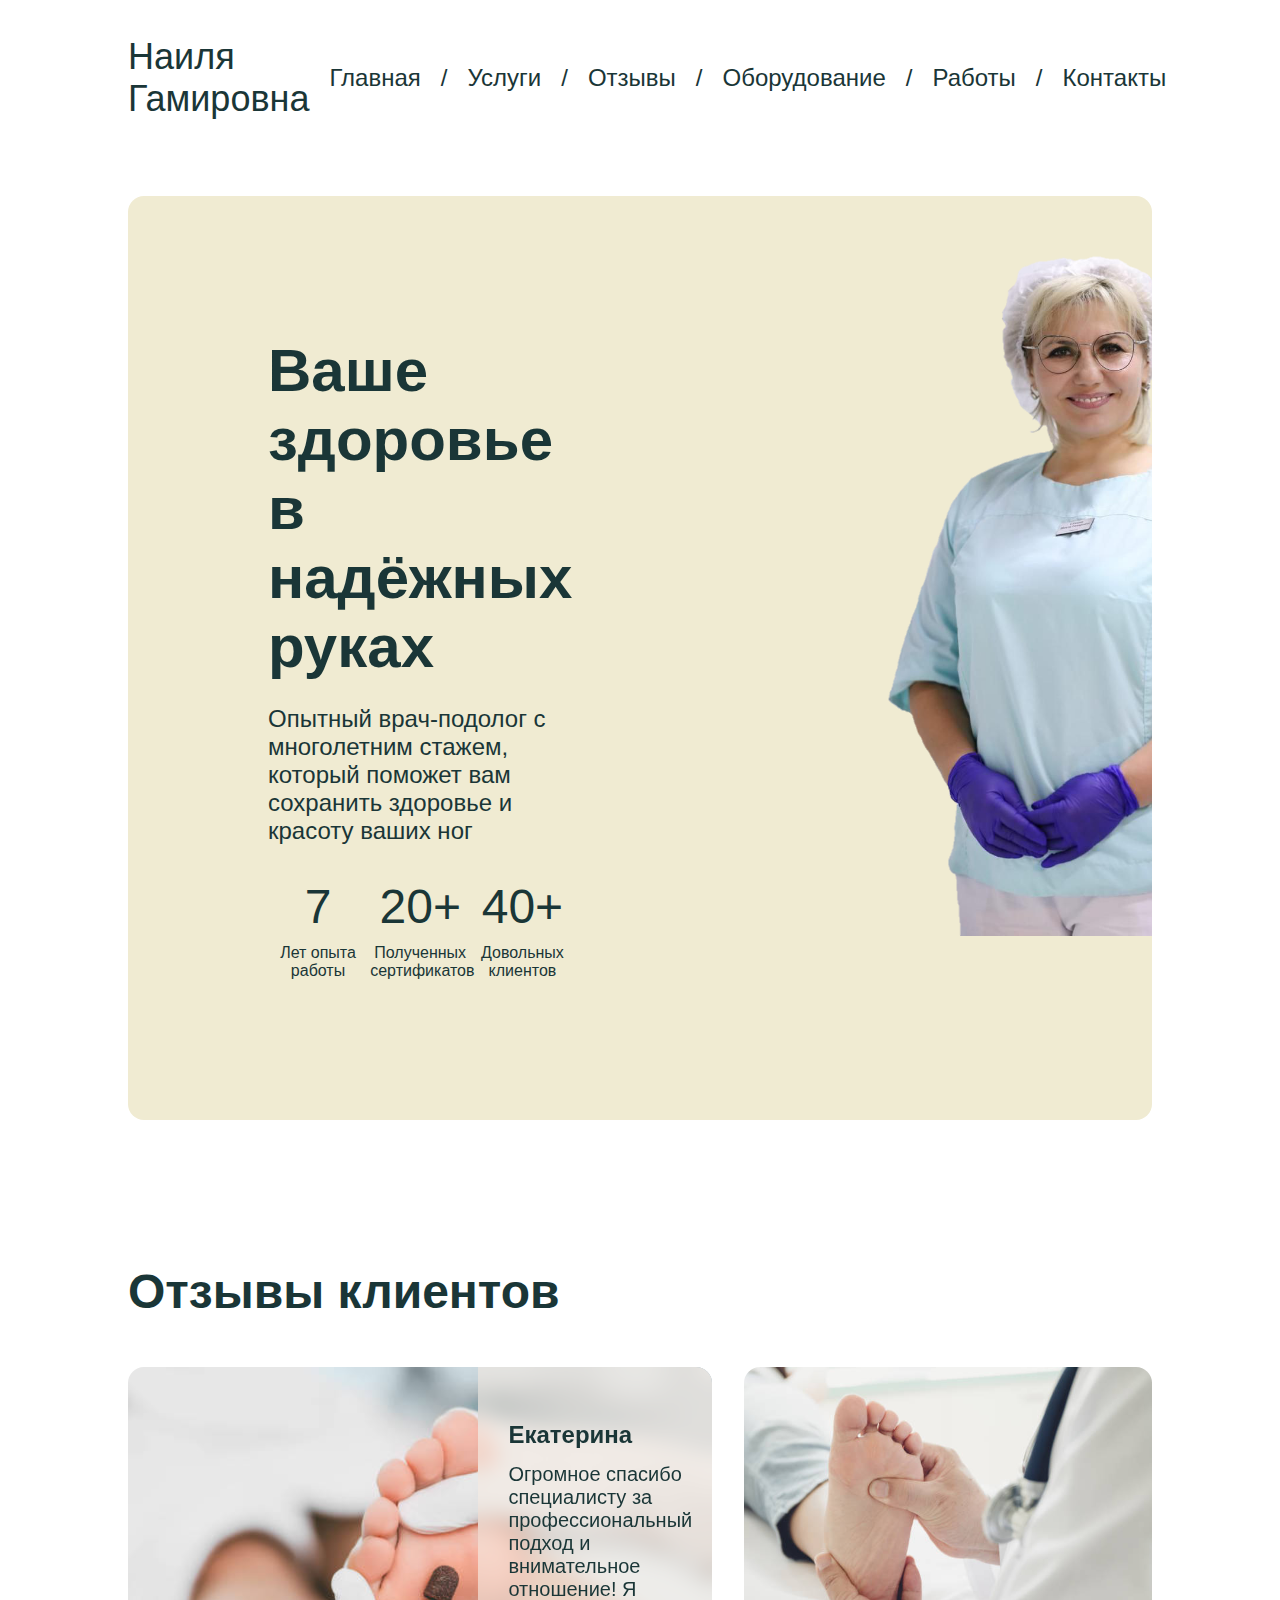
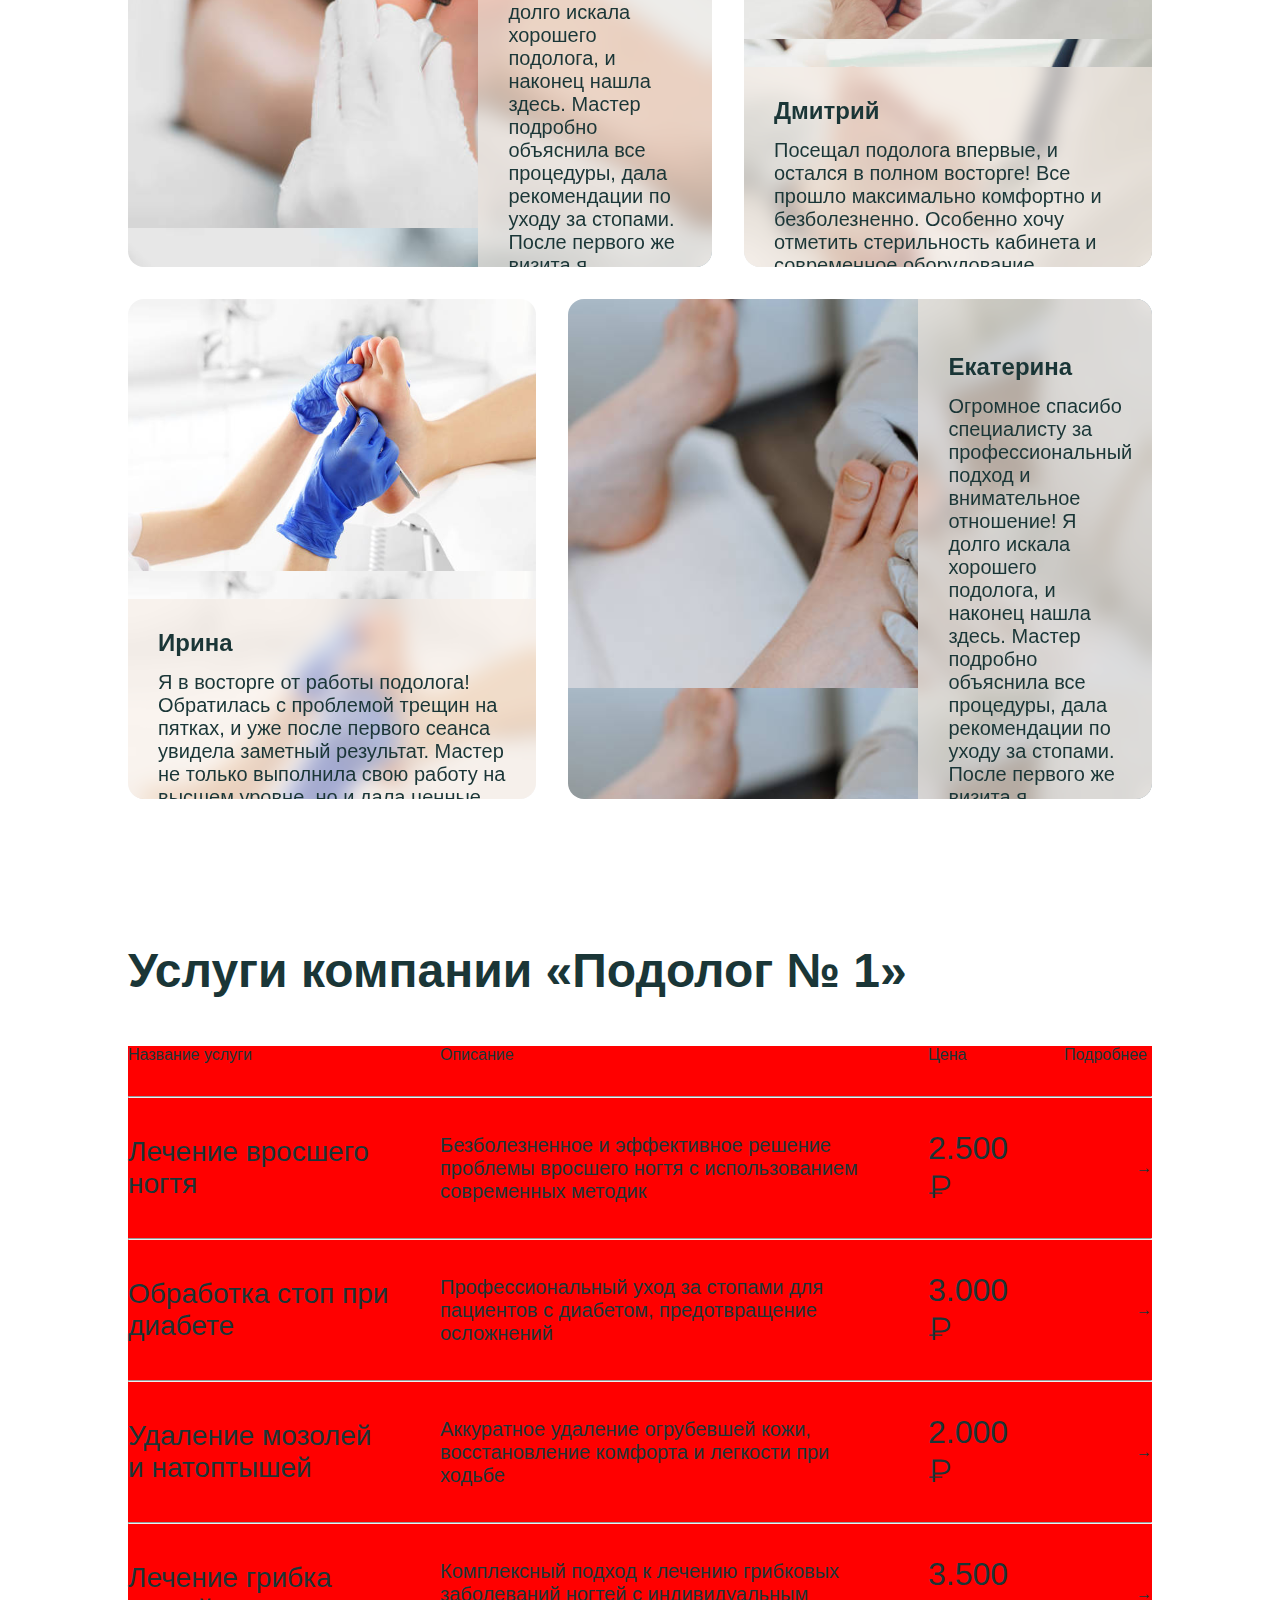
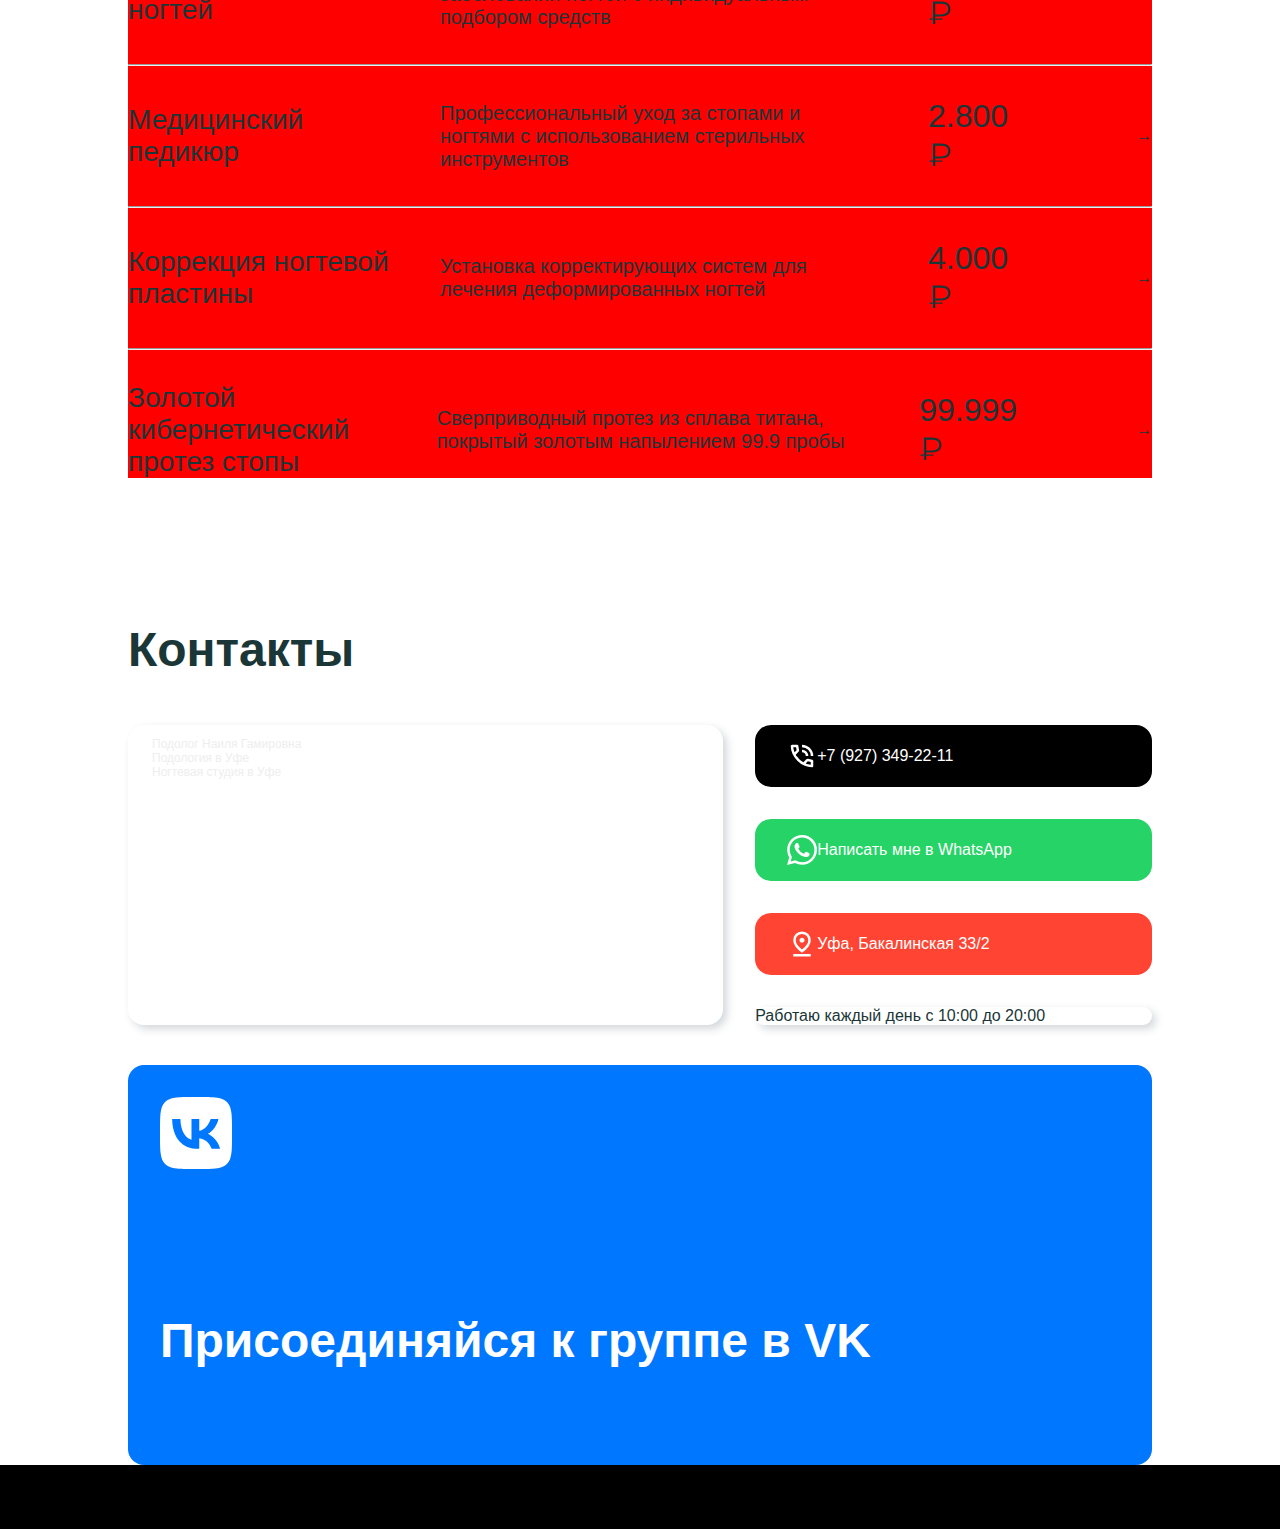
==== index.html @ 7e35b2e3 "-" ====
<!DOCTYPE html>
<html lang="en">
<head>
    <meta charset="UTF-8">
    <!-- общие стили -->
    <link rel="stylesheet" href="style/style.css">
    <!-- главная страница -->
    <link rel="stylesheet" href="style/main.css">
    <!-- контакты -->
    <link rel="stylesheet" href="style/contact.css">
    <!-- маштаб для телефонов -->
    <meta name="viewport" content="width=device-width, initial-scale=1, user-scalable=0" />

    <!-- favicon -->
    <link rel="icon" type="image/png" href="favicon-96x96.png" sizes="96x96" />
    <link rel="icon" type="image/svg+xml" href="favicon.svg" />
    <link rel="shortcut icon" href="favicon.ico" />
    <link rel="apple-touch-icon" sizes="180x180" href="apple-touch-icon.png" />
    <meta name="apple-mobile-web-app-title" content="MyWebSite" />
    <link rel="manifest" href="site.webmanifest" />

    <title>v4 Подолог Наиля Гамировна</title>
</head>

<body>
    <header>
        <div class="wrapper">
            <div>
                <div class="logo"></div>
                <p>Наиля Гамировна</p>
            </div>
            <nav>
                <a href="#">Главная</a>/<a href="#">Услуги</a>/<a href="#">Отзывы</a>/<a href="#">Оборудование</a>/<a href="#">Работы</a>/<a href="#">Контакты</a>
            </nav>
        </div>
    </header>

    <main>
        <div class="wrapper">
            <div class="about">
                <div class="text">
                    <div><b>Ваше здоровье в надёжных руках</b></div>
                    <p>Опытный врач-подолог с многолетним стажем, который поможет вам сохранить здоровье и красоту ваших ног</p>
                    <div>
                        <div>
                            <div>7</div>
                            <div>Лет опыта работы</div>
                        </div>
                        <div>
                            <div>20+</div>
                            <div>Полученных сертификатов</div>
                        </div>
                        <div>
                            <div>40+</div>
                            <div>Довольных клиентов</div>
                        </div>
                    </div>
                </div>

                <div id="image">
                    <img src="img/female-podiatrist.png" alt="Женщина подолог Наиля Гамировна">
                </div>
            </div>

            <h2><b>Отзывы клиентов</b></h2>
            <div>
                <div class="reviews">
                    <div class="review r1">
                        <div>
                            <div><b>Екатерина</b></div>
                            <div>Огромное спасибо специалисту за профессиональный подход и внимательное отношение! Я долго искала хорошего подолога, и наконец нашла здесь. Мастер подробно объяснила все процедуры, дала рекомендации по уходу за стопами. После первого же визита я почувствовала значительное облегчение. Теперь только сюда!</div>
                        </div>
                    </div>

                    <div class="review r2">
                        <div>
                            <div><b>Дмитрий</b></div>
                            <div>Посещал подолога впервые, и остался в полном восторге! Все прошло максимально комфортно и безболезненно. Особенно хочу отметить стерильность кабинета и современное оборудование</div>
                        </div>
                    </div>

                    <div class="review r3">
                        <div>
                            <div><b>Ирина</b></div>
                            <div>Я в восторге от работы подолога! Обратилась с проблемой трещин на пятках, и уже после первого сеанса увидела заметный результат. Мастер не только выполнила свою работу на высшем уровне, но и дала ценные советы по домашнему уходу.</div>
                        </div>
                    </div>

                    <div class="review r4">
                        <div>
                            <div><b>Екатерина</b></div>
                            <div>Огромное спасибо специалисту за профессиональный подход и внимательное отношение! Я долго искала хорошего подолога, и наконец нашла здесь. Мастер подробно объяснила все процедуры, дала рекомендации по уходу за стопами. После первого же визита я почувствовала значительное облегчение. Теперь только сюда!</div>
                        </div>
                    </div>
                </div>
            </div>

            <!-- Услуги -->
            <style>
                .service {
                    display: grid;
                    grid-gap: 3em;
                    margin: 2em 0;
                    grid-template-columns: 3fr 5fr 1fr 1fr;
                }

                #services>div:first-child {
                    font-size: 16px;
                    font-weight: 100;
                }

                #services .title {
                    margin: auto 0;
                    font-size: 28px;
                }

                #services .note {
                    margin: auto 0;
                    font-size: 20px;
                }

                #services .price {
                    margin: auto 0;
                    font-size: 32px;
                }

                #services .more {
                    margin: auto 0;
                    text-align: end;
                }
            </style>
            <h2>Услуги компании «Подолог № 1»</h2>
            <div id="services">
                <div class="service">
                    <div>Название услуги</div>
                    <div>Описание</div>
                    <div>Цена</div>
                    <div>Подробнее</div>
                </div>
            </div>


            <h2>Контакты</h2>
            <div class="contact">

                <!-- карта -->
                <div class="map" style="position:relative;overflow:hidden;"><a href="https://yandex.ru/maps/org/podolog_nailya_gamirovna/160876518165/?utm_medium=mapframe&utm_source=maps" style="color:#eee;font-size:12px;position:absolute;top:0px;">Подолог Наиля Гамировна</a><a href="https://yandex.ru/maps/172/ufa/category/podology/122275888162/?utm_medium=mapframe&utm_source=maps" style="color:#eee;font-size:12px;position:absolute;top:14px;">Подология в Уфе</a><a href="https://yandex.ru/maps/172/ufa/category/nail_salon/20476284572/?utm_medium=mapframe&utm_source=maps" style="color:#eee;font-size:12px;position:absolute;top:28px;">Ногтевая студия в Уфе</a><iframe src="https://yandex.ru/map-widget/v1/?ll=55.995591%2C54.717586&mode=search&oid=160876518165&ol=biz&sctx=[base64]%3D&sll=55.995591%2C54.717586&sspn=0.291121%2C0.098936&text=%D0%9D%D0%B0%D0%B8%D0%BB%D1%8F%20%D0%93%D0%B0%D0%BC%D0%B8%D1%80%D0%BE%D0%B2%D0%BD%D0%B0&z=12.76" width="100%%" height="100%" frameborder="1" allowfullscreen="true" style="position:relative;"></iframe></div>

                <!-- контактная информация -->
                <div class="buttons">
                    <a style="background-color: #000000" href="tel:+79273492211">
                        <div class="icon" style="background-image: url(icon/phone.svg)"></div>+7 (927) 349-22-11<div></div>
                    </a>
                    <a style="background-color: #25D366" href="https://wa.me/79273492211">
                        <div class="icon" style="background-image: url(icon/whatsapp.svg)"></div>Написать мне в WhatsApp<div></div>
                    </a>
                    <a style="background-color: #FF4433" href="https://yandex.ru/maps/-/CHFFyTPi">
                        <div class="icon" style="background-image: url(icon/map.svg)"></div>Уфа, Бакалинская 33/2<div></div>
                    </a>
                    <div class="hour">Работаю каждый день с 10:00 до 20:00</div>
                </div>

            </div>

            <!-- VK box -->
            <article class="vk">
                <div class="vk-logo">
                    <svg fill="white" role="img" viewBox="0 0 24 24" xmlns="http://www.w3.org/2000/svg">
                        <title>VK</title>
                        <path d="m9.489.004.729-.003h3.564l.73.003.914.01.433.007.418.011.403.014.388.016.374.021.36.025.345.03.333.033c1.74.196 2.933.616 3.833 1.516.9.9 1.32 2.092 1.516 3.833l.034.333.029.346.025.36.02.373.025.588.012.41.013.644.009.915.004.98-.001 3.313-.003.73-.01.914-.007.433-.011.418-.014.403-.016.388-.021.374-.025.36-.03.345-.033.333c-.196 1.74-.616 2.933-1.516 3.833-.9.9-2.092 1.32-3.833 1.516l-.333.034-.346.029-.36.025-.373.02-.588.025-.41.012-.644.013-.915.009-.98.004-3.313-.001-.73-.003-.914-.01-.433-.007-.418-.011-.403-.014-.388-.016-.374-.021-.36-.025-.345-.03-.333-.033c-1.74-.196-2.933-.616-3.833-1.516-.9-.9-1.32-2.092-1.516-3.833l-.034-.333-.029-.346-.025-.36-.02-.373-.025-.588-.012-.41-.013-.644-.009-.915-.004-.98.001-3.313.003-.73.01-.914.007-.433.011-.418.014-.403.016-.388.021-.374.025-.36.03-.345.033-.333c.196-1.74.616-2.933 1.516-3.833.9-.9 2.092-1.32 3.833-1.516l.333-.034.346-.029.36-.025.373-.02.588-.025.41-.012.644-.013.915-.009ZM6.79 7.3H4.05c.13 6.24 3.25 9.99 8.72 9.99h.31v-3.57c2.01.2 3.53 1.67 4.14 3.57h2.84c-.78-2.84-2.83-4.41-4.11-5.01 1.28-.74 3.08-2.54 3.51-4.98h-2.58c-.56 1.98-2.22 3.78-3.8 3.95V7.3H10.5v6.92c-1.6-.4-3.62-2.34-3.71-6.92Z" />
                    </svg>
                </div>

                <h2>Присоединяйся к группе в VK</h2>

<!--
                <div class="slider">
                    <div class="item_slider">
                        <img src="img/certificate/permission/1.webp" alt="">
                    </div>
                    <div class="item_slider">
                        <img src="img/certificate/permission/2.webp" alt="">
                    </div>
                    <div class="item_slider">
                        <img src="img/certificate/permission/3.webp" alt="">
                    </div>
                    <div class="item_slider">
                        <img src="img/certificate/permission/4.webp" alt="">
                    </div>
                    <div class="item_slider">
                        <img src="img/certificate/permission/5.webp" alt="">
                    </div>
                </div>
-->

            </article>

        </div>
    </main>
    <footer></footer>
</body>

<script type="text/javascript" src="script/jquery-3.7.1.min.js"></script><!-- JQuery -->
<script type="text/javascript" src="script/slick.min.js"></script><!-- Slick Slider -->
<script type="text/javascript" src="script/main.js"></script></html><!--  -->
<script type="text/javascript" src="data/services.js"></script><!-- данные услуг -->
<script type="text/javascript" src="script/services.js"></script><!-- maker услуг -->
---- style/style.css ----
:root {
    --about-bg: #F0EBD2;
    --about-txt: #1A3637;
    --br: 1em;
}

*,
*:before,
*:after {
    font-family: sans-serif, "Montserrat", cursive;
    box-sizing: border-box;
}

html,
body {
    color: var(--about-txt);
    margin: 0;
    padding: 0;
    width: 100%;
    height: 100%;
}

a {
    color: var(--about-txt);
    text-decoration: none;
}

.wrapper {
    height: 100%;
    width: 1500px;
    margin: auto;
}



/* header */
header > .wrapper {
    font-size: 36px;
    color: var(--about-txt);
    display: grid;
    grid-gap: 20px;
    align-items: center;
    justify-items: end;
    grid-template-columns: auto 1fr;
}
nav {
    font-size: 24px;
    display: flex;
    gap: 20px;
}



@font-face {
    font-family: "Montserrat";
    src: url("../font/Montserrat-VariableFont_wght.ttf") format("truetype");
    font-style: normal;
    font-weight: normal;
}

@media (width<=1366px) {
    .wrapper {
        width: 80%;
    }

    #services {
        background-color: red;
    }
}

@media (orientation: portrait) {
    body {
        background-color: purple;
    }

    .wrapper {
        width: 100%;
        padding: 2em
    }
    
    header > .wrapper nav {
        display: none;
    }
}
---- style/main.css ----
h2 {
    margin: 3em 0 1em 0;
    font-size: 48px;
    font-weight: bolder;
}



main .wrapper > div {
    margin: 40px 0;
}



/* ABOUT */
.about {
    color: var(--about-txt);
    width: 100%;
    padding: 40px;
    display: grid;
    grid-gap: 200px;
    grid-template-columns: 6fr 4fr;
    border-radius: var(--br);
    background-color: var(--about-bg);
    overflow: hidden;
}

/* текстовый блок */
.about .text {
    padding: 100px;
}

.about .text > div:first-child {
    font-size: 60px;
}

.about .text p {
    font-size: 24px;
}

/* ПРЕИМУЩЕСТВА (3шт) */
.about .text > div:last-child {
    width: 100%;
    display: flex;
    text-align: center;
    justify-content: space-between;
}

.about .text div:last-child > div {
    width: 100px;
}

/* заголовки */
.about .text div:last-child > div > div:first-child {
    font-size: 48px;
    margin: 10px 0;
}


.about #image {
    text-align: center;
    position: relative;
}

.about #image img {
    position: absolute;
    left: 0px;
    height: 700px;
}


.head {
    margin: 4em 0 0 0;
    font-size: 2.4em;
    font-weight: bolder;
}



/* ОТЗЫВЫ */
.reviews {
    width: 100%;
    display: grid;
    grid-gap: 2em;
    grid-template-columns: repeat(12, 1fr);
    grid-template-rows: 500px 500px;
    grid-template-areas:
        "r1 r1 r1 r1 r1 r1 r1 r2 r2 r2 r2 r2"
        "r3 r3 r3 r3 r3 r4 r4 r4 r4 r4 r4 r4";
}

@media (orientation: portrait) {
    .reviews {
        grid-template-columns: repeat(1, 1fr);
            grid-template-rows: 500px 500px 500px 400px;
        grid-template-areas:
            "r1"
            "r2"
            "r3"
            "r4";
    }
}

.r1 {
    grid-area: r1;
    background-image: url(../img/reviews/1.jpg);
}

.r2 {
    grid-area: r2;
    background-image: url(../img/reviews/2.jpg);
}

.r3 {
    grid-area: r3;
    background-image: url(../img/reviews/3.jpg);
}

.r4 {
    grid-area: r4;
    background-image: url(../img/reviews/4.jpg);
}

.r1 > div,
.r4 > div {
    width: 40%;
    height: 100%;
    right: 0px;
}

.r1 > div > div:first-child,
.r4 > div > div:first-child {
    margin: 1em 0 0.6em 0;
}

.r2 > div,
.r3 > div {
    width: 100%;
    height: 40%;
    bottom: 0px;
}

.r2 > div > div:first-child,
.r3 > div > div:first-child {
    margin: 0 0 0.6em 0;
}

.review {
    position: relative;
    background-size: contain;
    color: var(--about-txt);
    min-width: 20%;
    overflow: hidden;
    border-radius: var(--br);
    background-color: var(--about-bg);
}

.review > div {
    font-size: 20px;
    position: absolute;
    padding: 30px;
    backdrop-filter: blur(10px);
    background-color: rgba(246, 237, 228, 0.6);
}

.review > div > div:first-child {
    font-size: 24px;
}



/* VK box */
.vk {
    color: white;
    height: 400px;
    padding: 2em;
    border-radius: var(--br);
    background-color: #0077FF;
}

.vk-logo {
    width: 72px;
    height: 72px;
    border-radius: 10px;
    /*        background-color: white;*/
}

footer {
    padding: 2em 0;
    background-color: black;
}
---- style/contact.css ----
.contact {
    width: 100%;
    aspect-ratio: 4/1;
    display: grid;
    grid-gap: 2em;
    grid-template-columns: 6fr 4fr;
}

.contact a {
    display: flex;
    padding: 1em 2em;
    color: #FFF;
    align-items: center;
    border-radius: var(--br);
}

.contact > div {
    display: grid;
    grid-gap: 2em;
}

.icon {
    width: 30px;
    padding: 3px;
    aspect-ratio: 1;
}

div.map,
.hour {
    border-radius: var(--br);
    -webkit-box-shadow: 4px 4px 8px 0px rgba(34, 60, 80, 0.2);
    -moz-box-shadow: 4px 4px 8px 0px rgba(34, 60, 80, 0.2);
    box-shadow: 4px 4px 8px 0px rgba(34, 60, 80, 0.2);
}

iframe {
    border: none;
}

@media (orientation: portrait){
    .contact {
        aspect-ratio: 1/2;
        grid-template-columns: 1fr;
    }
}
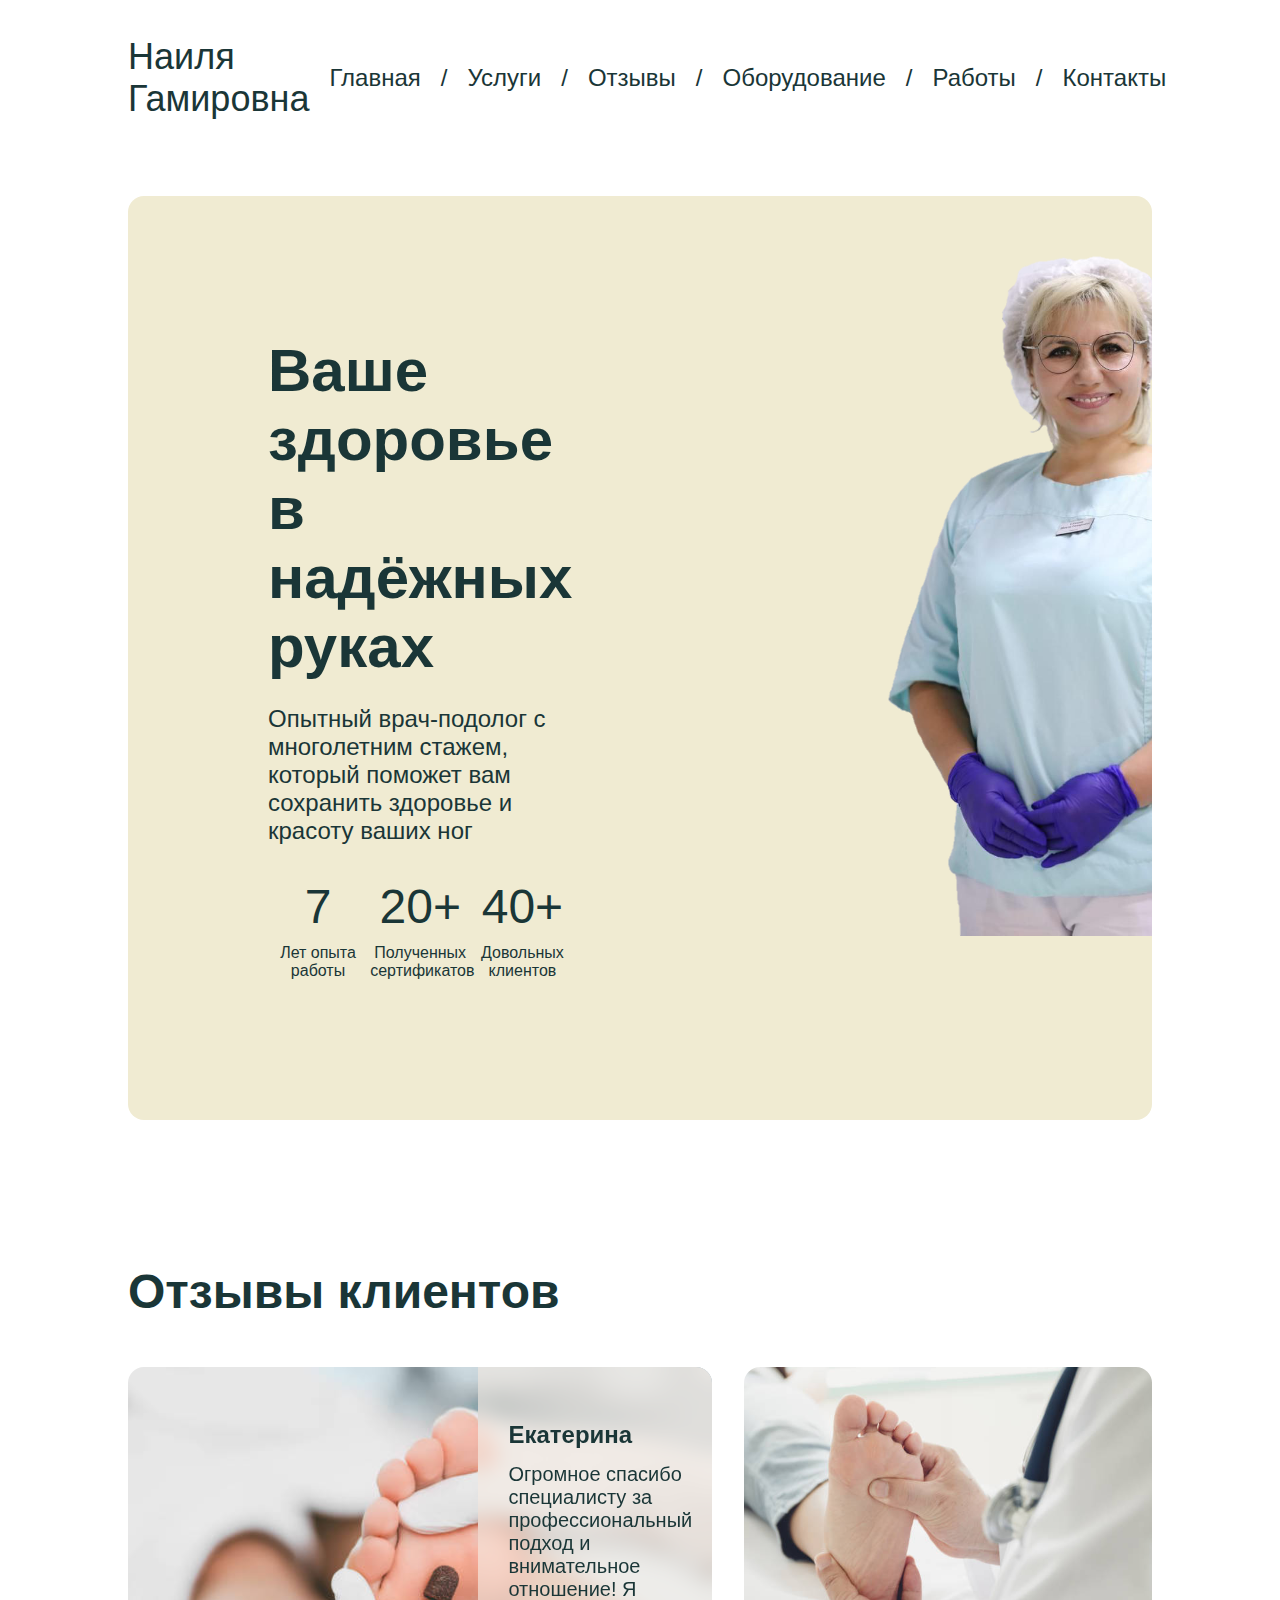
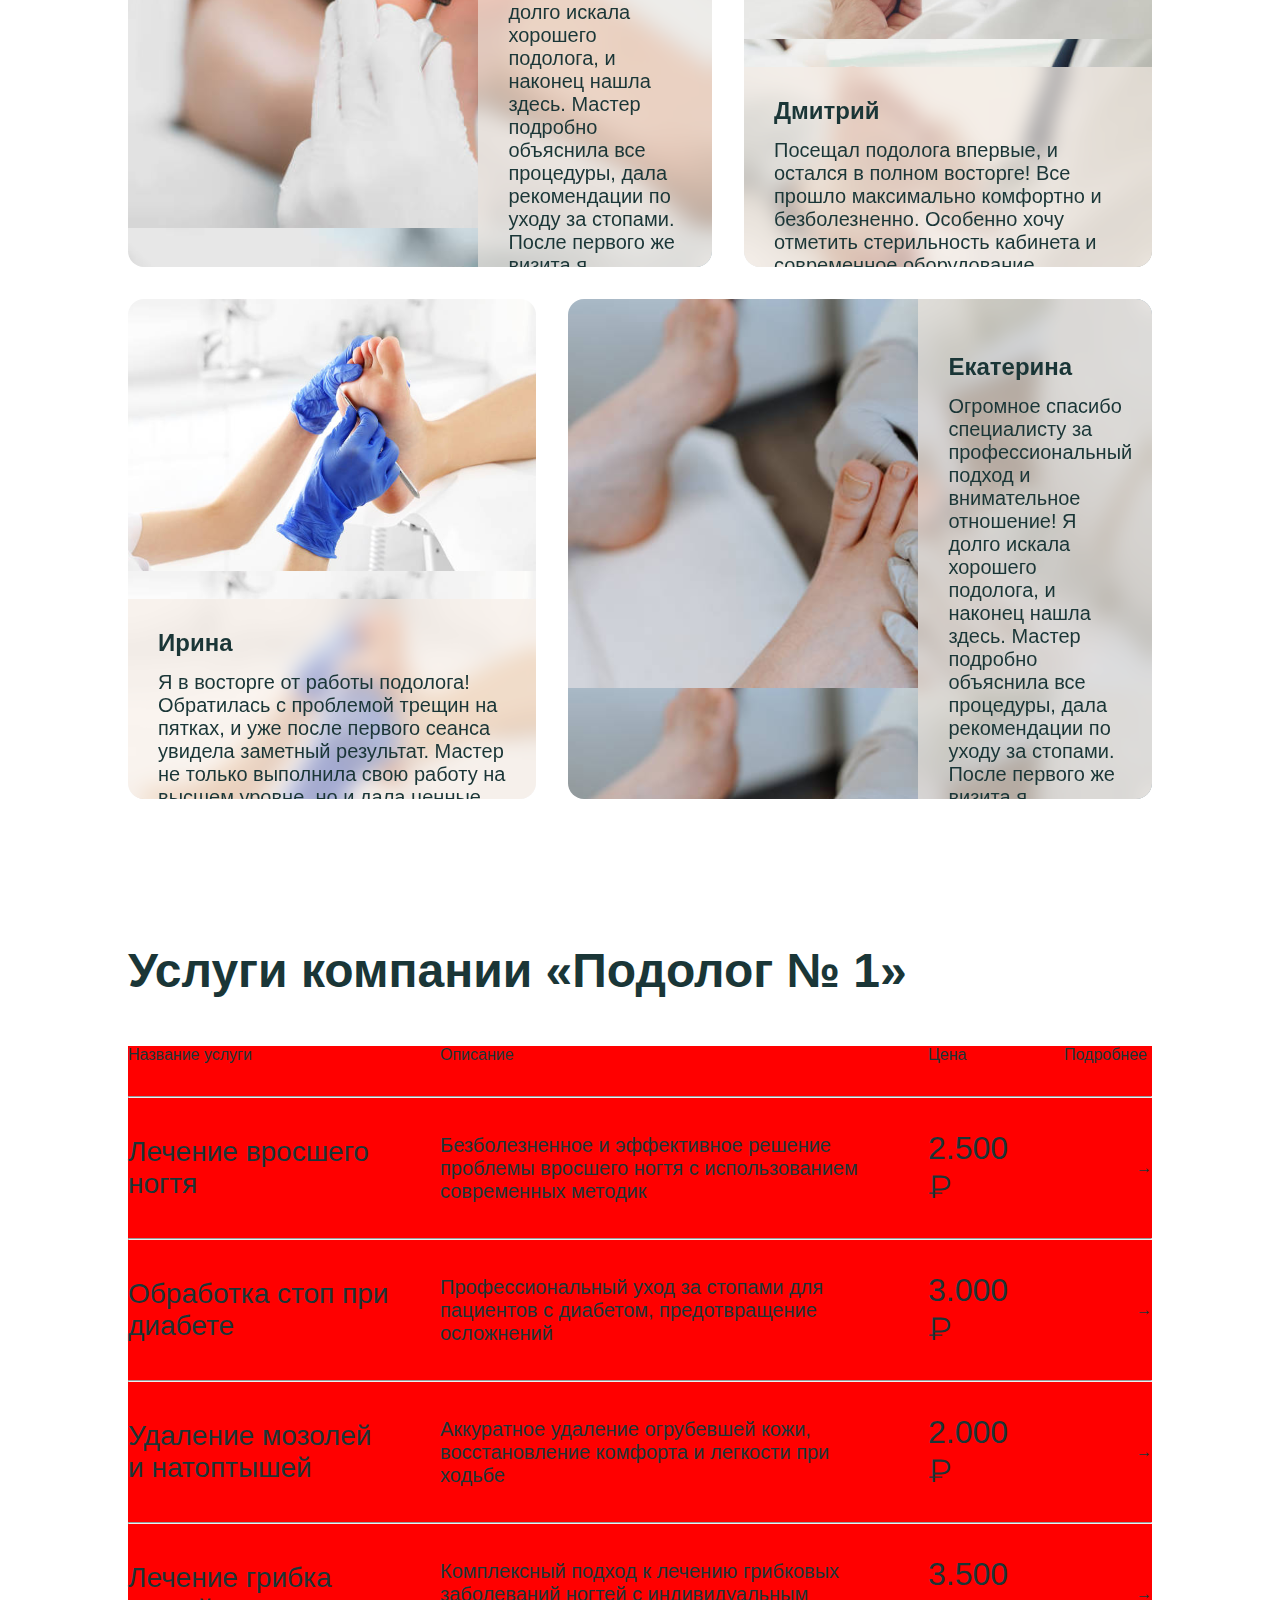
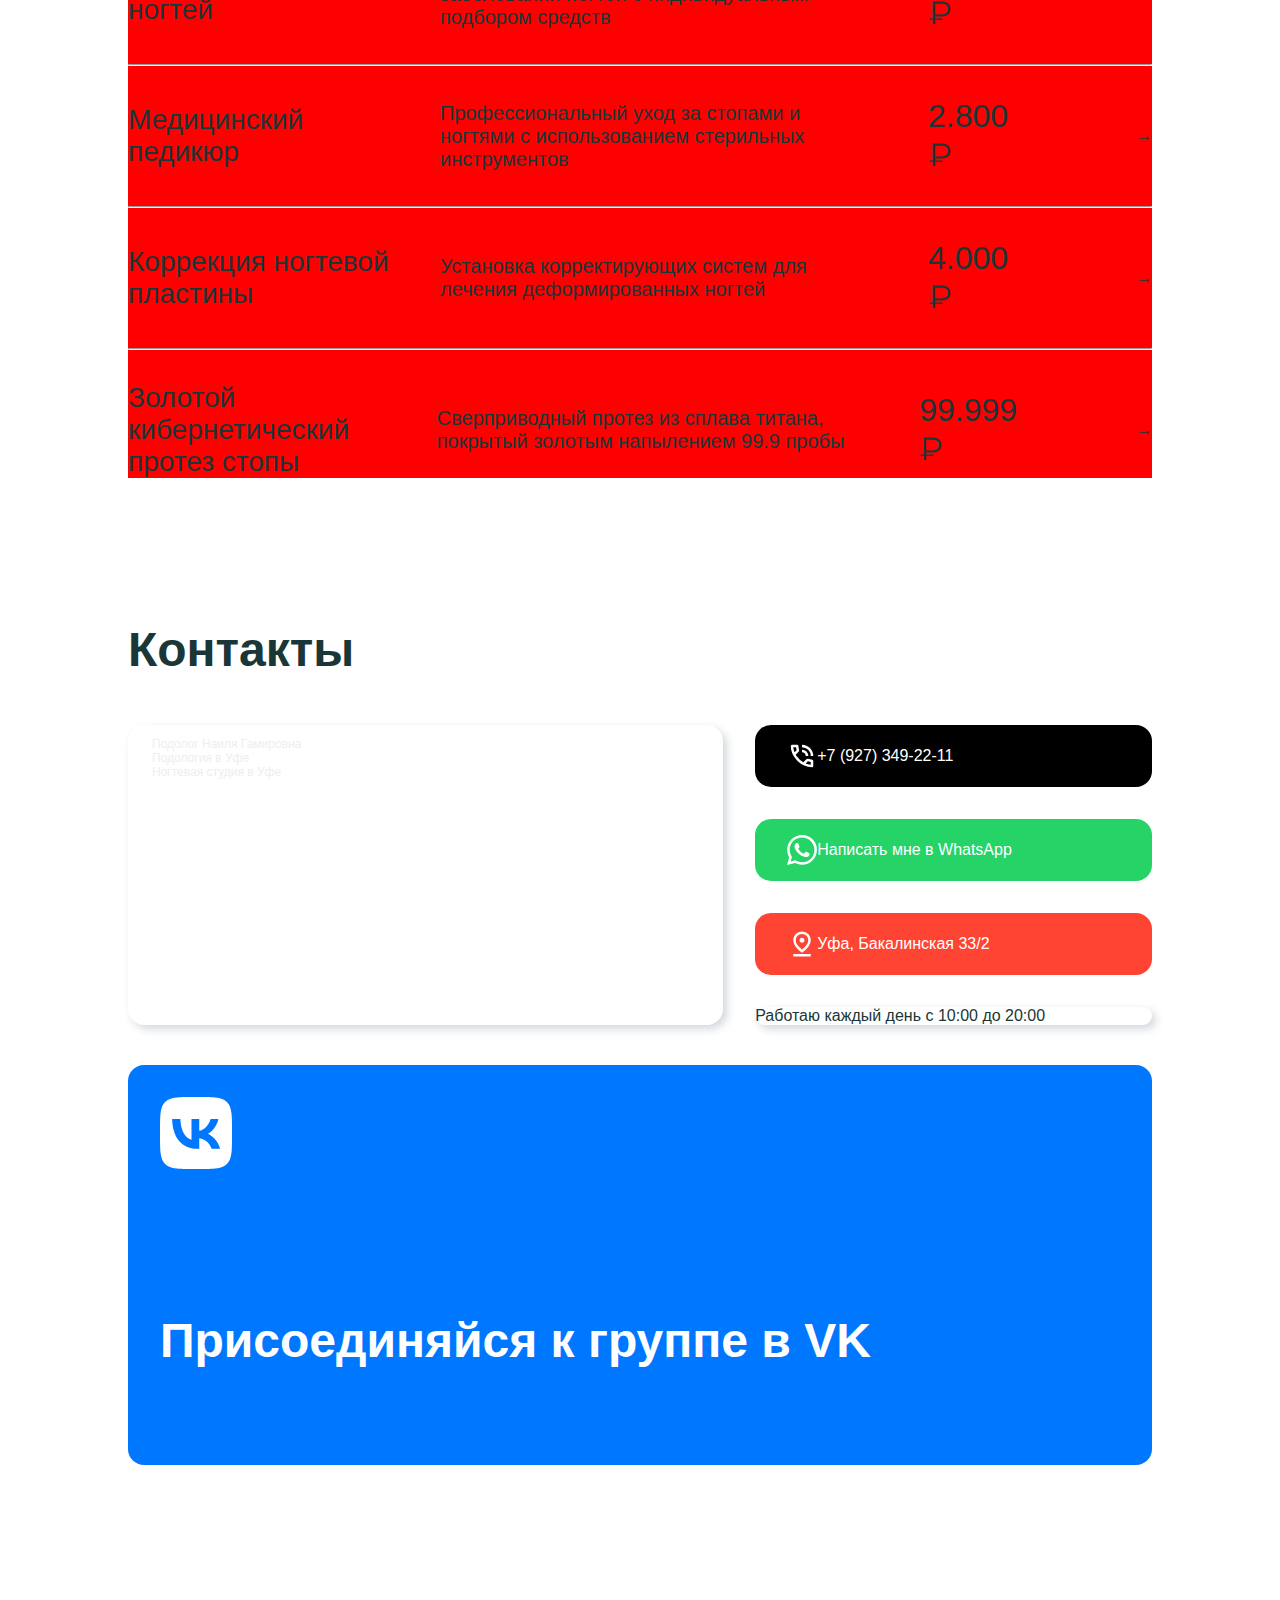
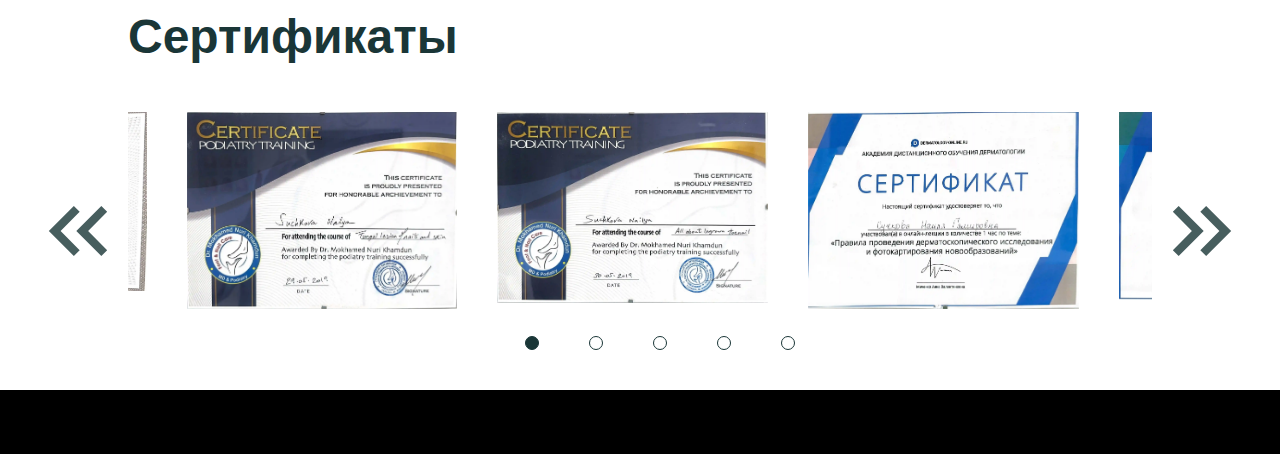
==== commit a85857de: "-" ====
--- a/index.html
+++ b/index.html
@@ -8,18 +8,20 @@
     <link rel="stylesheet" href="style/main.css">
     <!-- контакты -->
     <link rel="stylesheet" href="style/contact.css">
+    <!-- слайдер -->
+    <link rel="stylesheet" href="style/slider.css">
     <!-- маштаб для телефонов -->
     <meta name="viewport" content="width=device-width, initial-scale=1, user-scalable=0" />
 
     <!-- favicon -->
-    <link rel="icon" type="image/png" href="favicon-96x96.png" sizes="96x96" />
-    <link rel="icon" type="image/svg+xml" href="favicon.svg" />
-    <link rel="shortcut icon" href="favicon.ico" />
-    <link rel="apple-touch-icon" sizes="180x180" href="apple-touch-icon.png" />
+    <link rel="icon" type="image/png" href="favicon/favicon-96x96.png" sizes="96x96" />
+    <link rel="icon" type="image/svg+xml" href="favicon/favicon.svg" />
+    <link rel="shortcut icon" href="favicon/favicon.ico" />
+    <link rel="apple-touch-icon" sizes="180x180" href="favicon/apple-touch-icon.png" />
     <meta name="apple-mobile-web-app-title" content="MyWebSite" />
-    <link rel="manifest" href="site.webmanifest" />
-
-    <title>v4 Подолог Наиля Гамировна</title>
+    <link rel="manifest" href="favicon/site.webmanifest" />
+
+    <title>v5 Подолог Наиля Гамировна</title>
 </head>
 
 <body>
@@ -172,28 +174,27 @@
                 </div>
 
                 <h2>Присоединяйся к группе в VK</h2>
-
-<!--
-                <div class="slider">
-                    <div class="item_slider">
-                        <img src="img/certificate/permission/1.webp" alt="">
-                    </div>
-                    <div class="item_slider">
-                        <img src="img/certificate/permission/2.webp" alt="">
-                    </div>
-                    <div class="item_slider">
-                        <img src="img/certificate/permission/3.webp" alt="">
-                    </div>
-                    <div class="item_slider">
-                        <img src="img/certificate/permission/4.webp" alt="">
-                    </div>
-                    <div class="item_slider">
-                        <img src="img/certificate/permission/5.webp" alt="">
-                    </div>
-                </div>
--->
-
             </article>
+            
+            <!-- сертификаты -->
+            <h2>Сертификаты</h2>
+            <div class="slider">
+                <div class="item_slider">
+                    <img src="img/certificate/permission/1.webp" alt="">
+                </div>
+                <div class="item_slider">
+                    <img src="img/certificate/permission/2.webp" alt="">
+                </div>
+                <div class="item_slider">
+                    <img src="img/certificate/permission/3.webp" alt="">
+                </div>
+                <div class="item_slider">
+                    <img src="img/certificate/permission/4.webp" alt="">
+                </div>
+                <div class="item_slider">
+                    <img src="img/certificate/permission/5.webp" alt="">
+                </div>
+            </div>
 
         </div>
     </main>
--- a/style/style.css
+++ b/style/style.css
@@ -1,7 +1,7 @@
 :root {
     --about-bg: #F0EBD2;
     --about-txt: #1A3637;
-    --br: 1em;
+    --br: 1rem;
 }
 
 *,
@@ -75,7 +75,8 @@
 
     .wrapper {
         width: 100%;
-        padding: 2em
+        padding: 2em;
+        overflow: hidden;
     }
     
     header > .wrapper nav {
--- a/style/slider.css
+++ b/style/slider.css
@@ -0,0 +1,77 @@
+:root {
+    --arrow-size: 100px;
+}
+
+.slick-list {
+    overflow: hidden;
+}
+
+.slick-track {
+    display: flex;
+    gap: 40px;
+    min-width: 0;
+    align-items: flex-start;
+}
+
+.slider {
+    width: 100%;
+    margin: auto;
+    position: relative;
+}
+
+.slider img {
+    width: 100%;
+}
+
+.slider .slick-arrow {
+    position: absolute;
+    top: 50%;
+    z-index: 10;
+    font-size: 0;
+    margin: calc(var(--arrow-size)/2*-1) 0 0 0;
+    width: var(--arrow-size);
+    aspect-ratio: 1;
+    opacity: 0.8;
+    border: none;
+    background-color: transparent;
+}
+
+.slider .slick-arrow:hover {
+    opacity: 1;
+    cursor: pointer;
+}
+
+.slider .slick-arrow.slick-prev {
+    left: calc(var(--arrow-size)*-1);
+    background-image: url('../icon/slider/left.svg');
+}
+
+.slider .slick-arrow.slick-next {
+    right: calc(var(--arrow-size)*-1);
+    background-image: url('../icon/slider/right.svg');
+}
+
+
+/* точки */
+.slick-dots {
+    display: flex;
+    gap: 50px;
+    align-items: center;
+    justify-content: center;
+}
+.slick-dots li {
+    list-style: none;
+}
+.slick-dots button {
+    --dots-size: 8px;
+
+    width: var(--dots-size);
+    aspect-ratio: 1/1;
+    font-size: 0;
+    border-radius: 50%;
+    border: 1px solid var(--about-txt);
+    background-color: transparent;
+}
+.slick-dots li.slick-active button {
+    background-color: var(--about-txt);
+}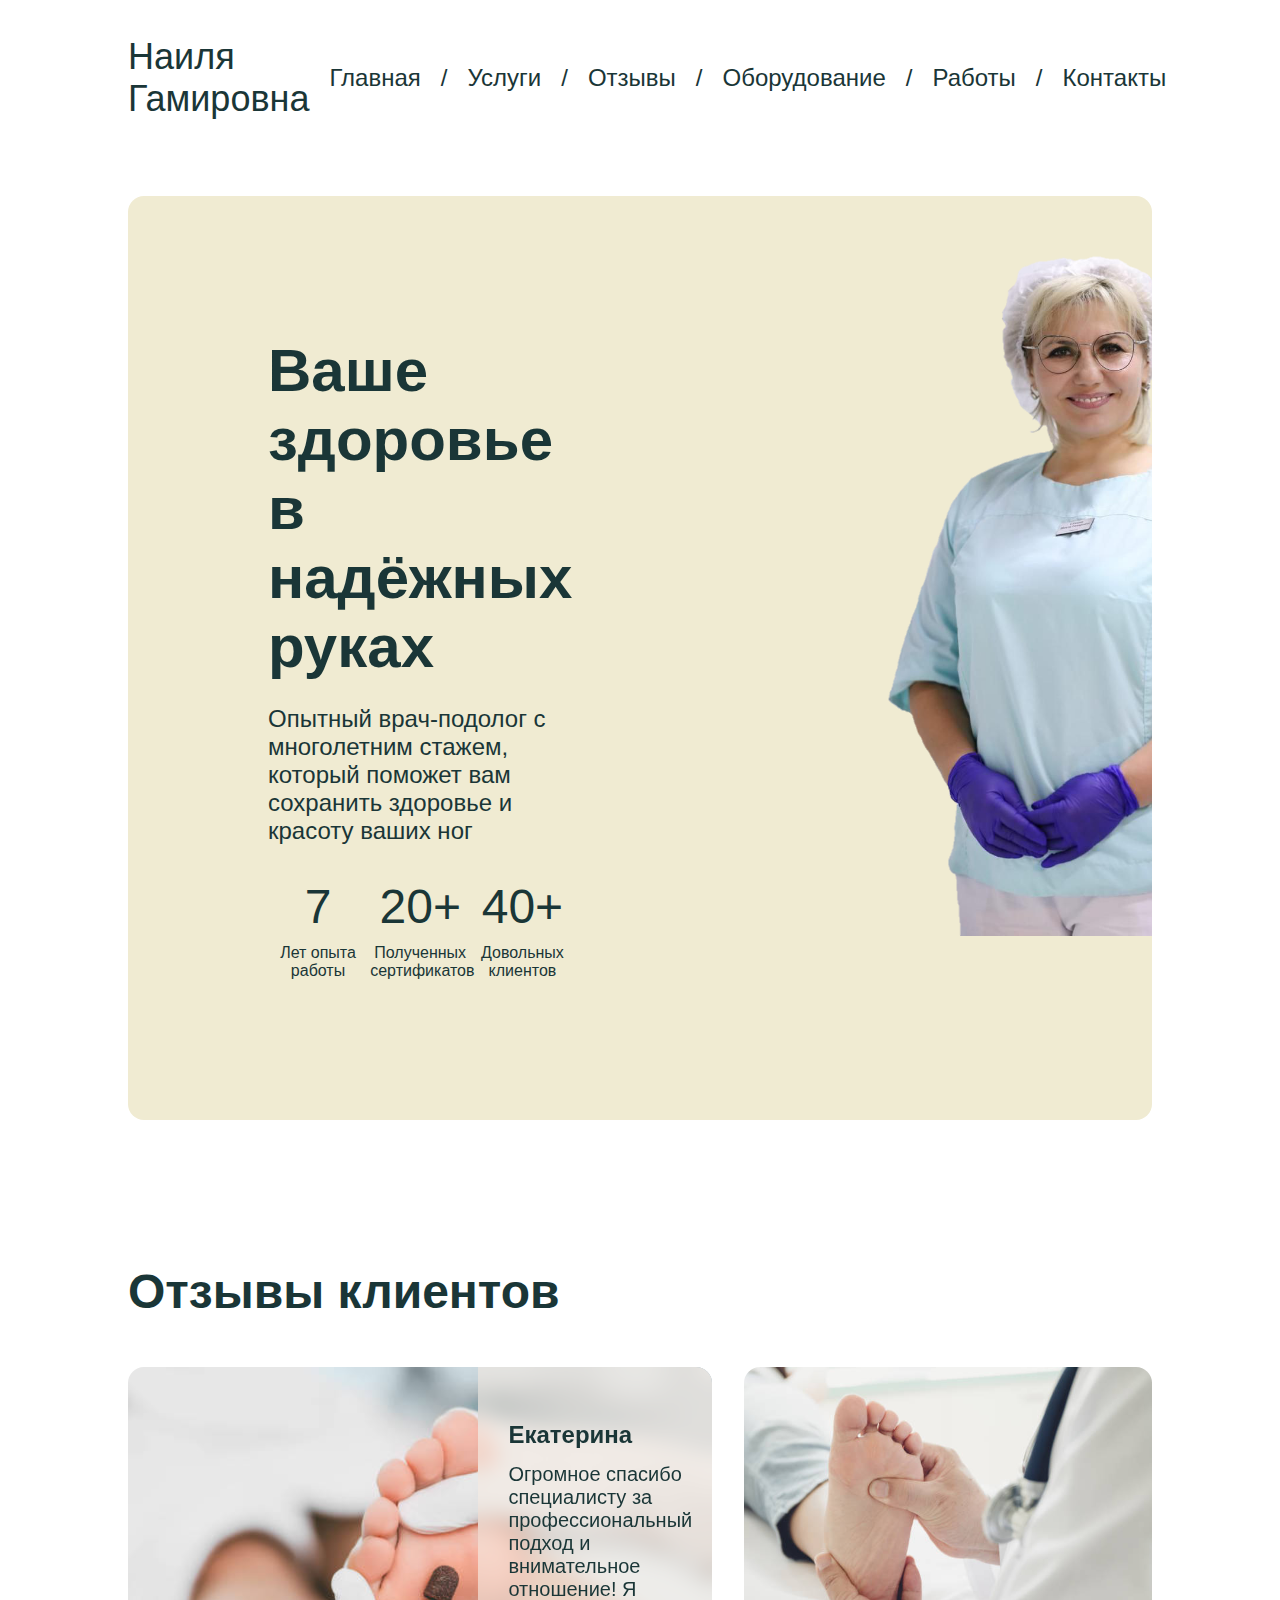
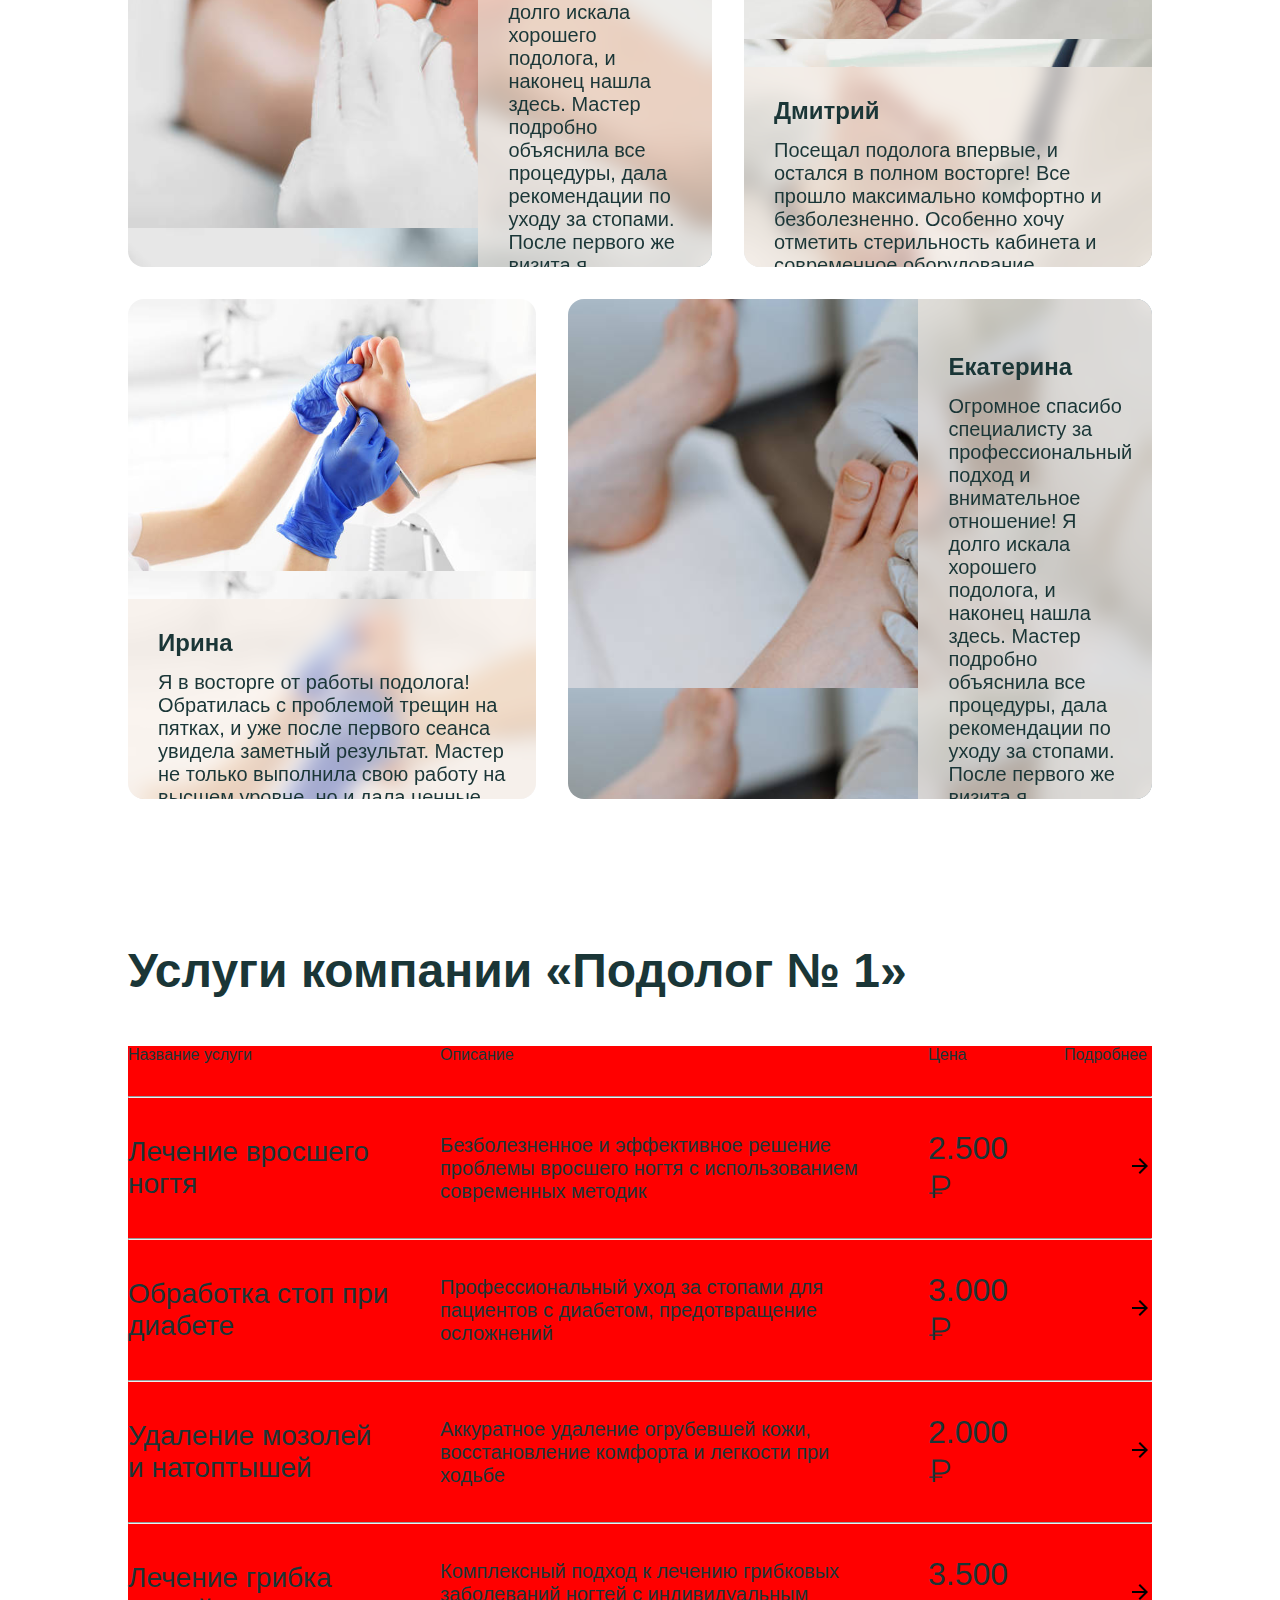
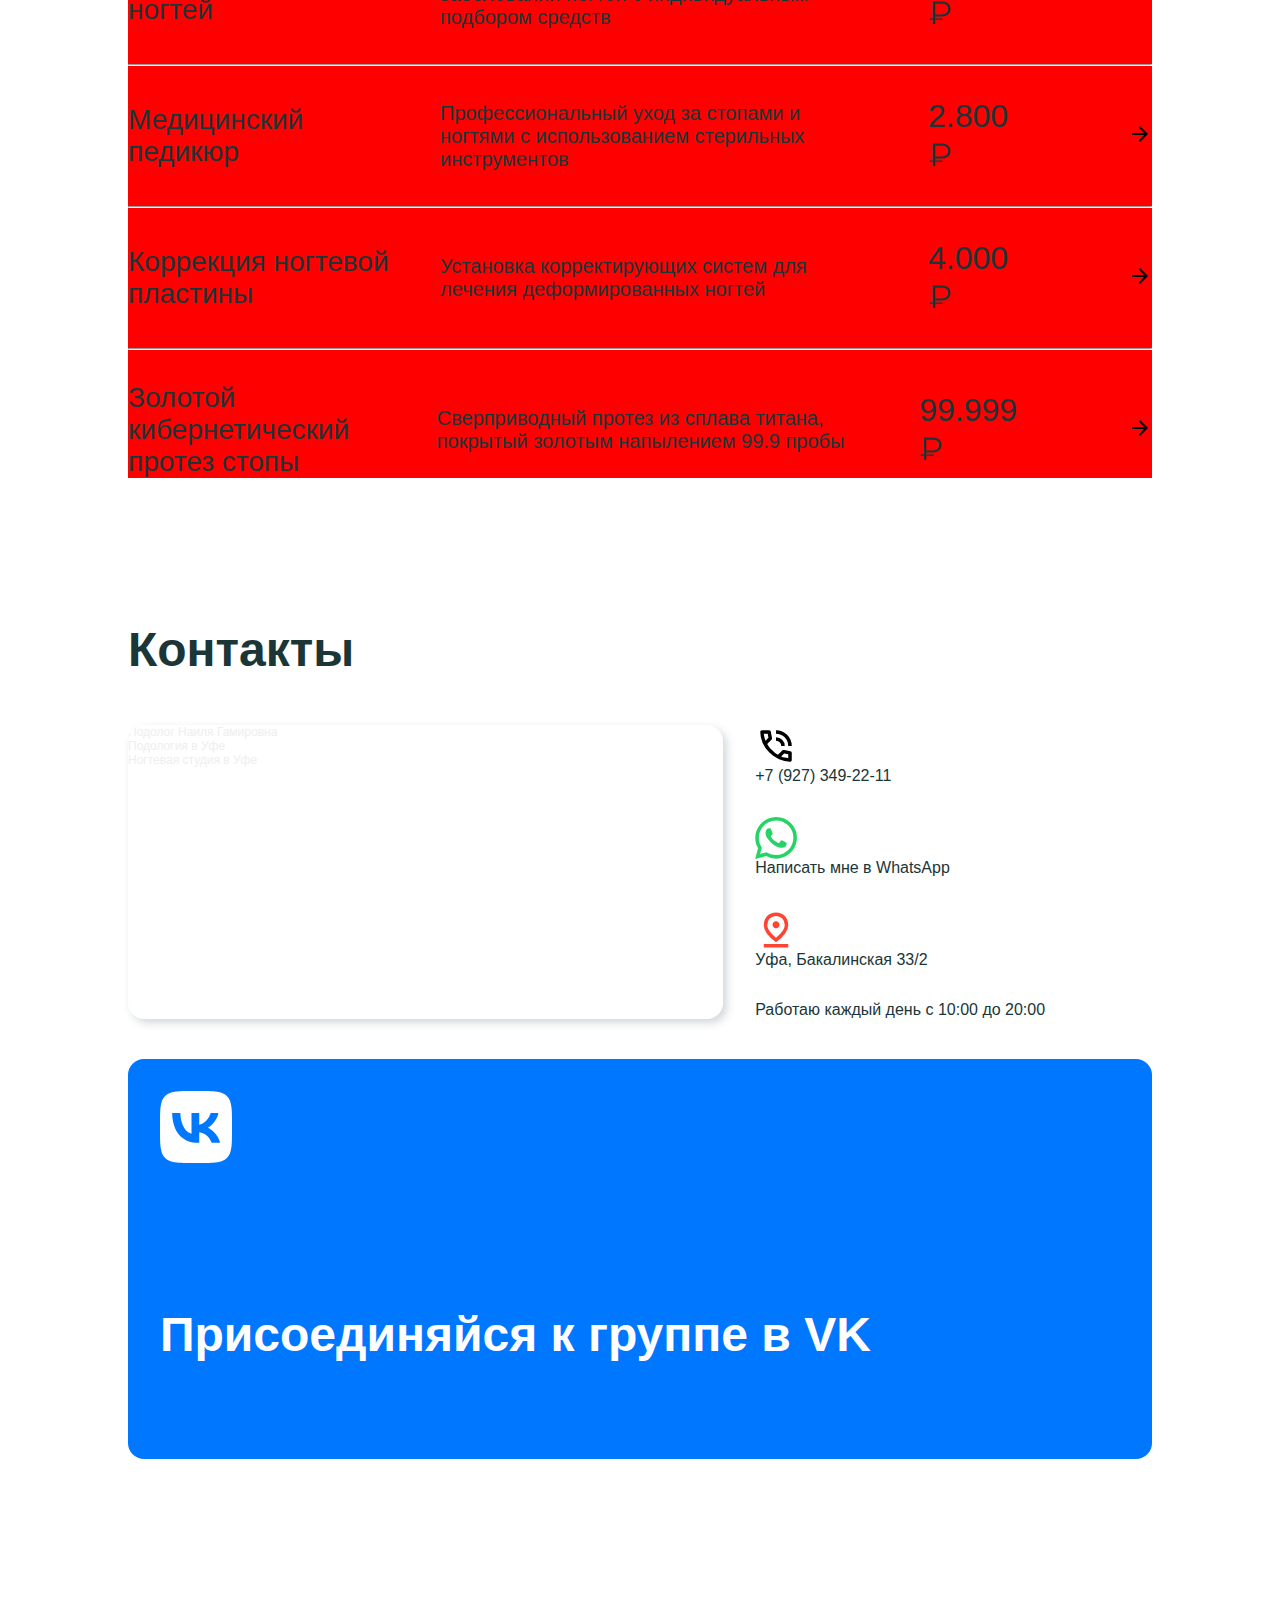
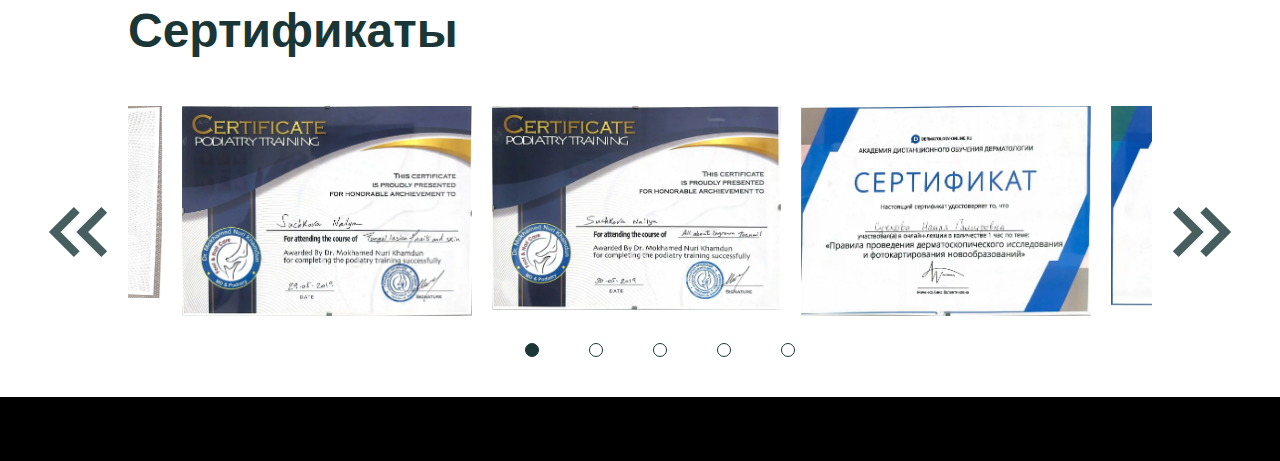
==== commit 0053d20c: "-" ====
--- a/index.html
+++ b/index.html
@@ -150,13 +150,13 @@
 
                 <!-- контактная информация -->
                 <div class="buttons">
-                    <a style="background-color: #000000" href="tel:+79273492211">
+                    <a href="tel:+79273492211">
                         <div class="icon" style="background-image: url(icon/phone.svg)"></div>+7 (927) 349-22-11<div></div>
                     </a>
-                    <a style="background-color: #25D366" href="https://wa.me/79273492211">
+                    <a href="https://wa.me/79273492211">
                         <div class="icon" style="background-image: url(icon/whatsapp.svg)"></div>Написать мне в WhatsApp<div></div>
                     </a>
-                    <a style="background-color: #FF4433" href="https://yandex.ru/maps/-/CHFFyTPi">
+                    <a href="https://yandex.ru/maps/-/CHFFyTPi">
                         <div class="icon" style="background-image: url(icon/map.svg)"></div>Уфа, Бакалинская 33/2<div></div>
                     </a>
                     <div class="hour">Работаю каждый день с 10:00 до 20:00</div>
--- a/style/contact.css
+++ b/style/contact.css
@@ -6,27 +6,20 @@
     grid-template-columns: 6fr 4fr;
 }
 
-.contact a {
-    display: flex;
-    padding: 1em 2em;
-    color: #FFF;
-    align-items: center;
-    border-radius: var(--br);
+.contact .buttons > a {
 }
 
-.contact > div {
+.contact .buttons {
     display: grid;
     grid-gap: 2em;
 }
 
 .icon {
-    width: 30px;
-    padding: 3px;
+    width: 42px;
     aspect-ratio: 1;
 }
 
-div.map,
-.hour {
+div.map {
     border-radius: var(--br);
     -webkit-box-shadow: 4px 4px 8px 0px rgba(34, 60, 80, 0.2);
     -moz-box-shadow: 4px 4px 8px 0px rgba(34, 60, 80, 0.2);
--- a/style/slider.css
+++ b/style/slider.css
@@ -8,7 +8,7 @@
 
 .slick-track {
     display: flex;
-    gap: 40px;
+    gap: 0 20px;
     min-width: 0;
     align-items: flex-start;
 }
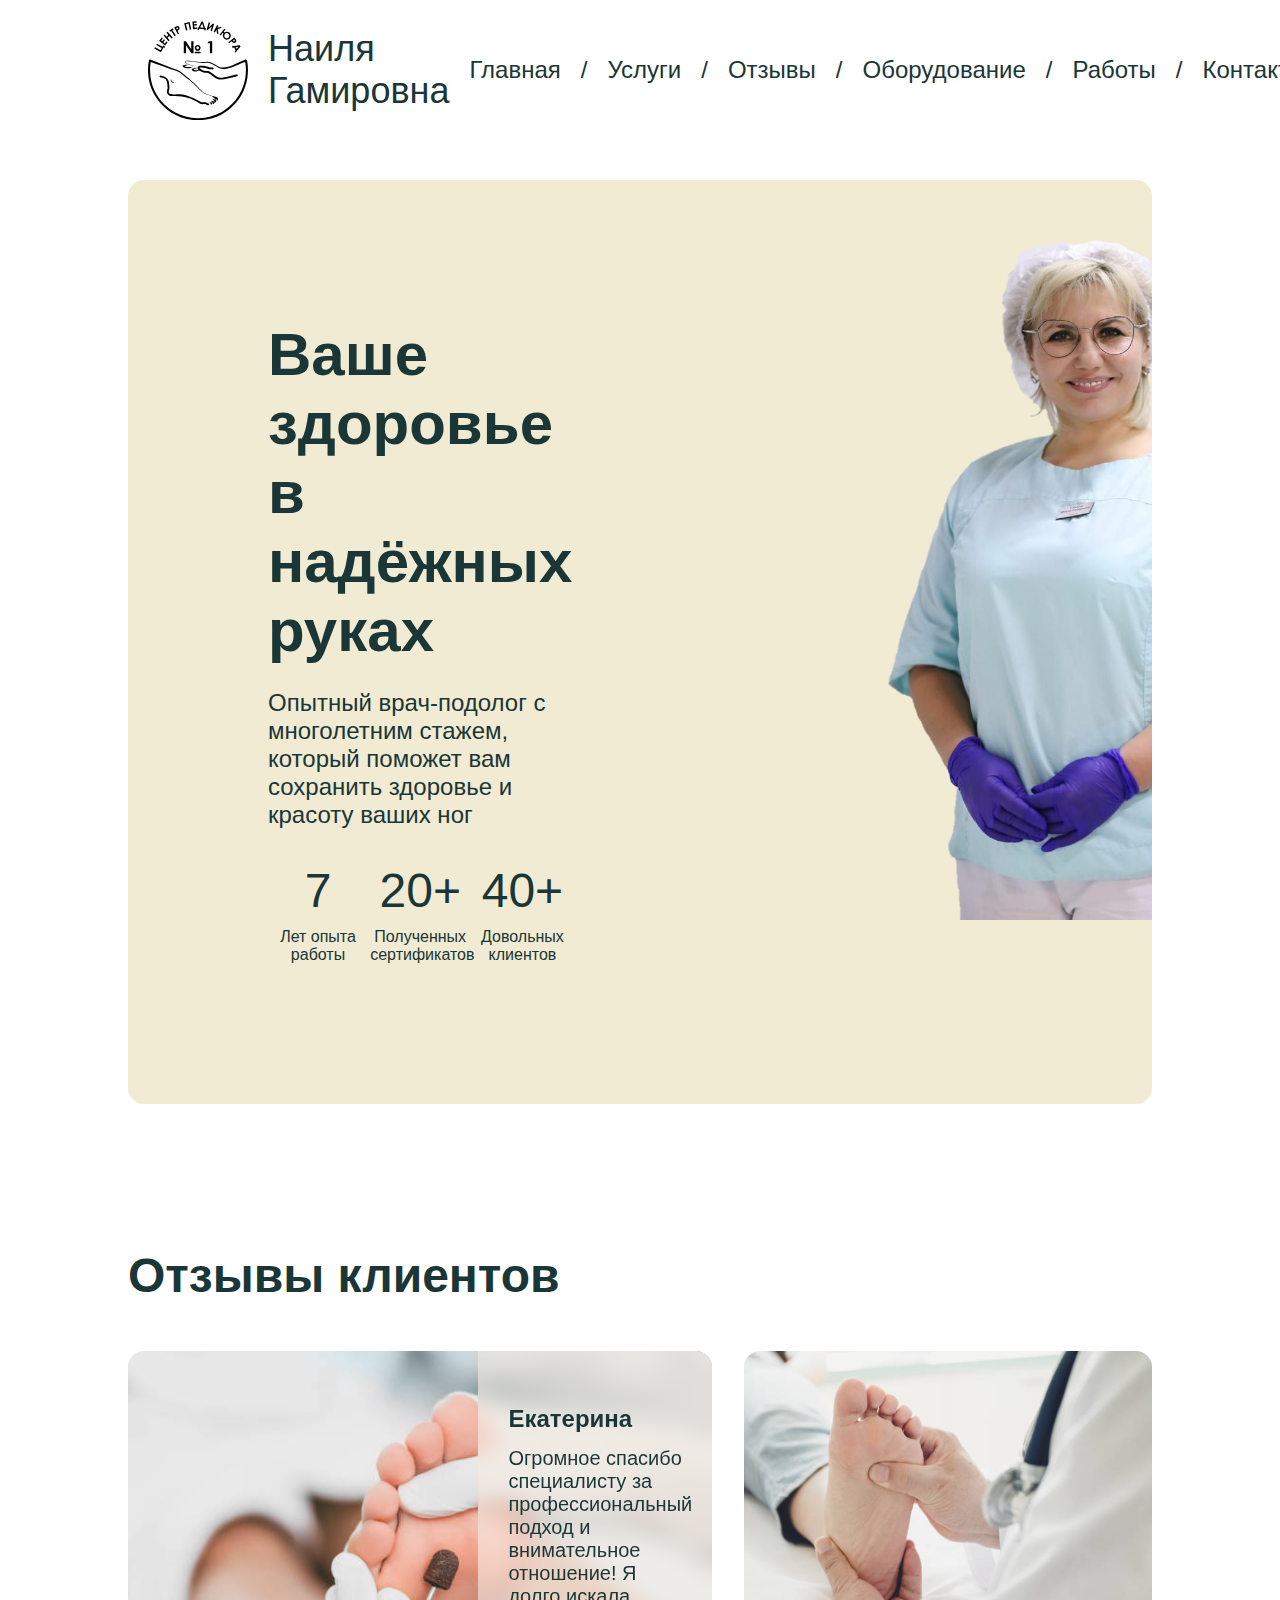
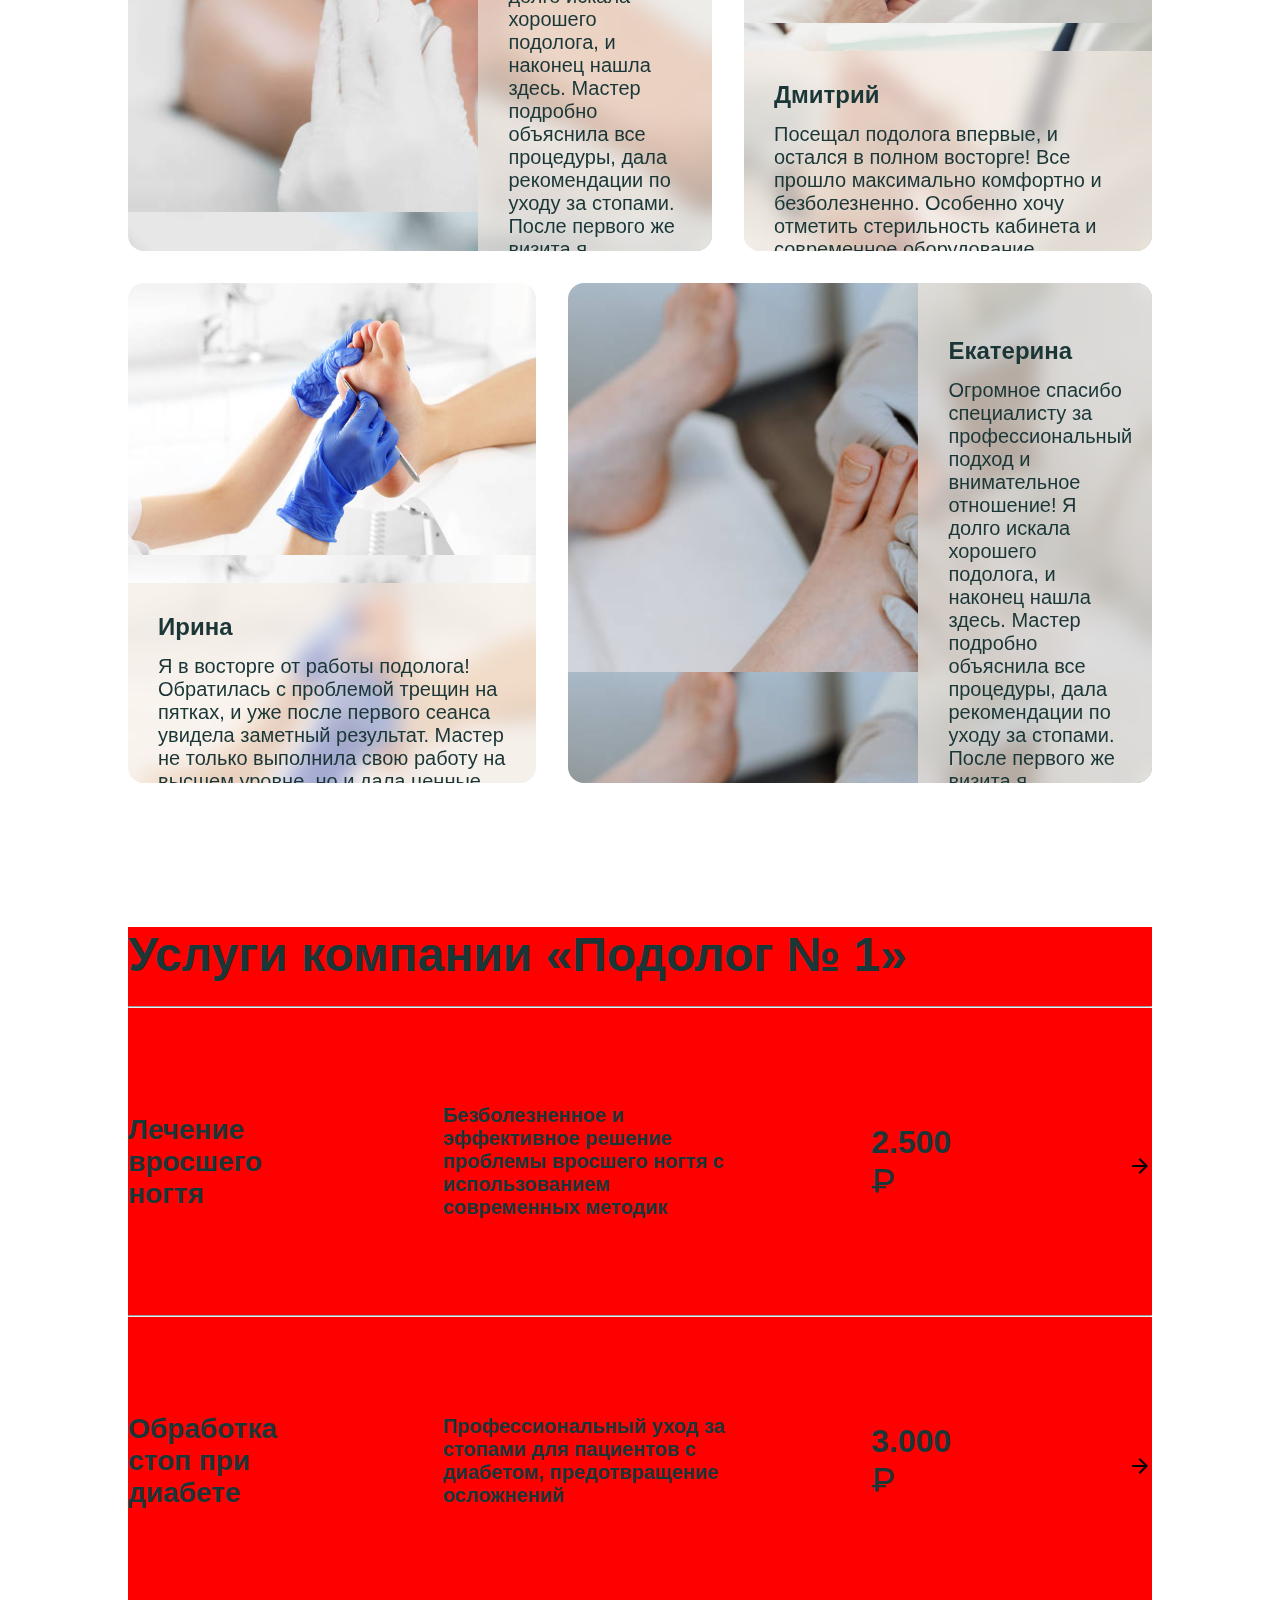
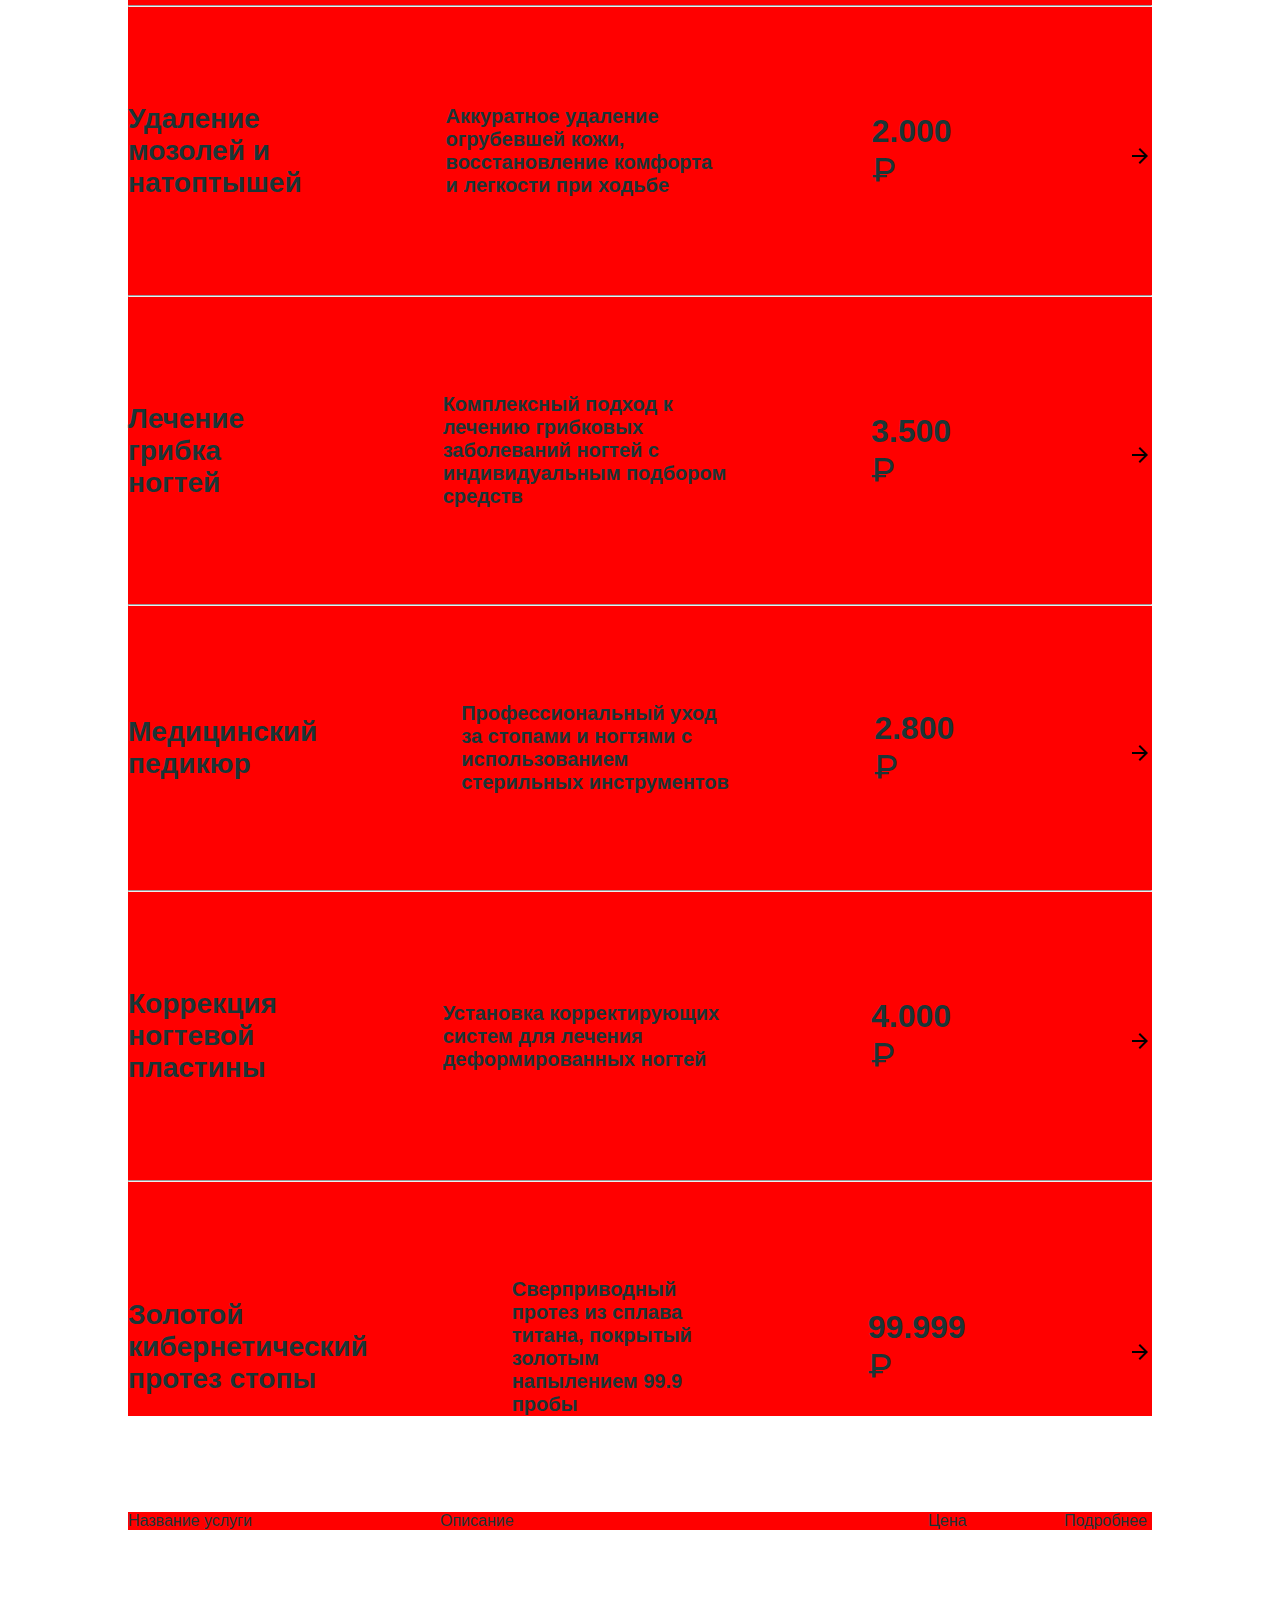
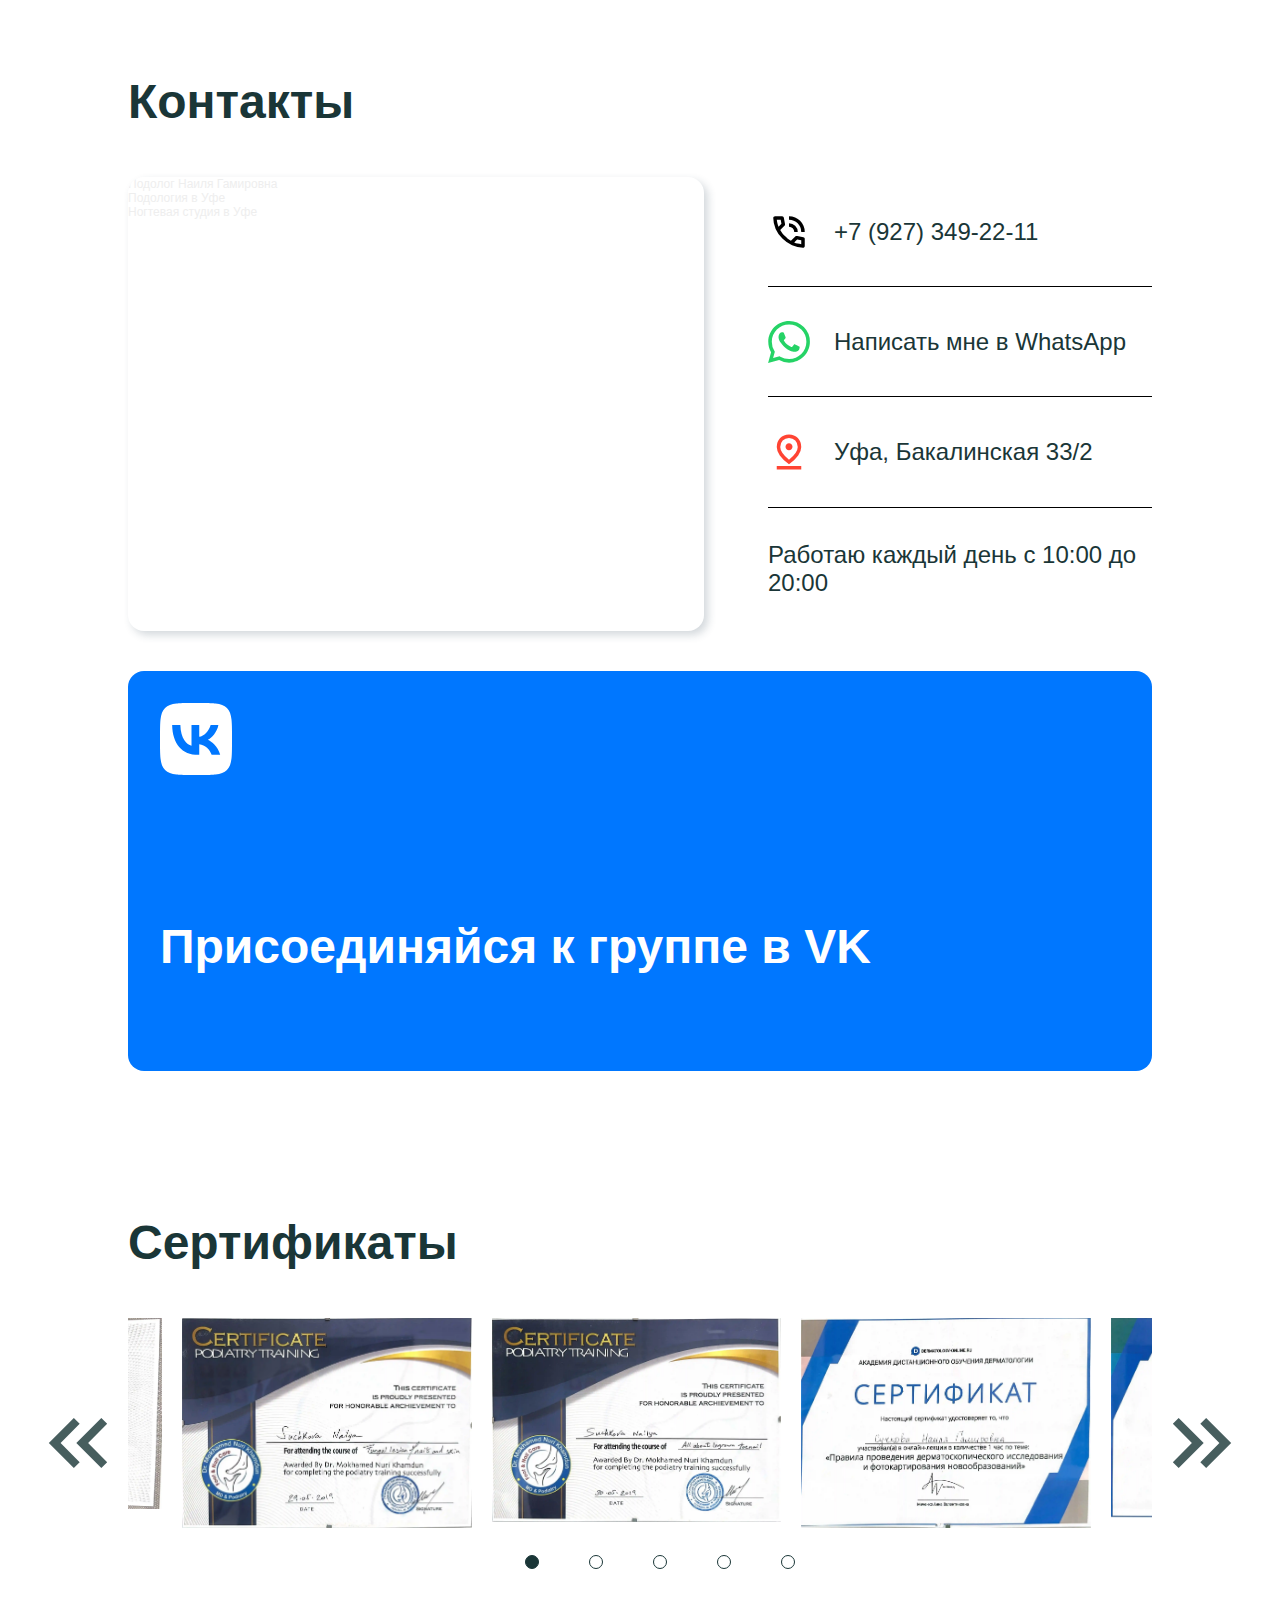
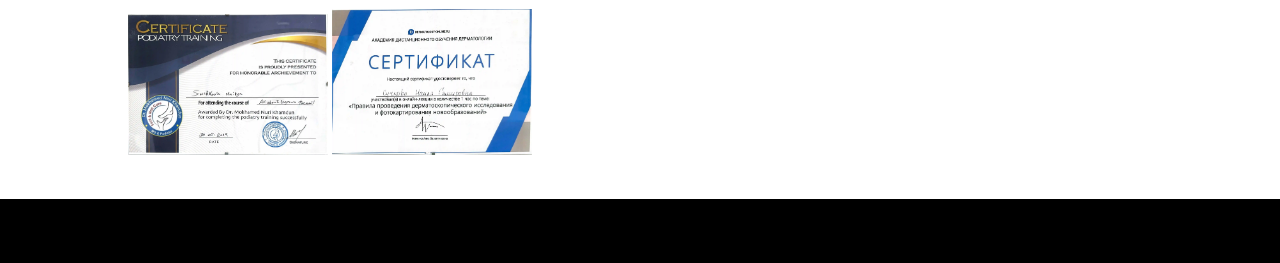
==== commit 0e947418: "-" ====
--- a/index.html
+++ b/index.html
@@ -2,6 +2,8 @@
 <html lang="en">
 <head>
     <meta charset="UTF-8">
+    <!-- маштаб для телефонов -->
+    <meta name="viewport" content="width=device-width, initial-scale=1, user-scalable=0" />
     <!-- общие стили -->
     <link rel="stylesheet" href="style/style.css">
     <!-- главная страница -->
@@ -10,8 +12,8 @@
     <link rel="stylesheet" href="style/contact.css">
     <!-- слайдер -->
     <link rel="stylesheet" href="style/slider.css">
-    <!-- маштаб для телефонов -->
-    <meta name="viewport" content="width=device-width, initial-scale=1, user-scalable=0" />
+    <!-- галерея -->
+    <link rel="stylesheet" href="style/baguetteBox.min.css">
 
     <!-- favicon -->
     <link rel="icon" type="image/png" href="favicon/favicon-96x96.png" sizes="96x96" />
@@ -28,11 +30,13 @@
     <header>
         <div class="wrapper">
             <div>
-                <div class="logo"></div>
+                <div class="logo">
+                    <img src="img/logo.svg" alt="">
+                </div>
                 <p>Наиля Гамировна</p>
             </div>
             <nav>
-                <a href="#">Главная</a>/<a href="#">Услуги</a>/<a href="#">Отзывы</a>/<a href="#">Оборудование</a>/<a href="#">Работы</a>/<a href="#">Контакты</a>
+                <a href="#">Главная</a>/<a href="#services">Услуги</a>/<a href="#reviews">Отзывы</a>/<a href="#">Оборудование</a>/<a href="#">Работы</a>/<a href="#contacts">Контакты</a>
             </nav>
         </div>
     </header>
@@ -64,7 +68,7 @@
                 </div>
             </div>
 
-            <h2><b>Отзывы клиентов</b></h2>
+            <h2 id="reviews"><b>Отзывы клиентов</b></h2>
             <div>
                 <div class="reviews">
                     <div class="review r1">
@@ -131,7 +135,7 @@
                     text-align: end;
                 }
             </style>
-            <h2>Услуги компании «Подолог № 1»</h2>
+            <h2 id="services">Услуги компании «Подолог № 1»</h2>
             <div id="services">
                 <div class="service">
                     <div>Название услуги</div>
@@ -142,7 +146,7 @@
             </div>
 
 
-            <h2>Контакты</h2>
+            <h2 id="contacts">Контакты</h2>
             <div class="contact">
 
                 <!-- карта -->
@@ -175,7 +179,7 @@
 
                 <h2>Присоединяйся к группе в VK</h2>
             </article>
-            
+
             <!-- сертификаты -->
             <h2>Сертификаты</h2>
             <div class="slider">
@@ -196,6 +200,19 @@
                 </div>
             </div>
 
+            <style>
+                .gallery img {
+                    width: 200px
+                }
+            </style>
+            <div class="gallery">
+                <a href="img/certificate/permission/1.webp" data-caption="Image caption">
+                    <img src="img/certificate/permission/1.webp" alt="First image">
+                </a>
+                <a href="img/certificate/permission/2.webp" data-caption="Image caption">
+                    <img src="img/certificate/permission/2.webp" alt="First image">
+                </a>
+            </div>
         </div>
     </main>
     <footer></footer>
@@ -203,6 +220,14 @@
 
 <script type="text/javascript" src="script/jquery-3.7.1.min.js"></script><!-- JQuery -->
 <script type="text/javascript" src="script/slick.min.js"></script><!-- Slick Slider -->
-<script type="text/javascript" src="script/main.js"></script></html><!--  -->
+<script type="text/javascript" src="script/main.js"></script><!--  -->
 <script type="text/javascript" src="data/services.js"></script><!-- данные услуг -->
 <script type="text/javascript" src="script/services.js"></script><!-- maker услуг -->
+<!-- галерея -->
+<script>
+    window.addEventListener('load', function() {
+        baguetteBox.run('.gallery');
+    });
+</script>
+
+<script type="text/javascript" src="script/baguetteBox.min.js"></script></html>--- a/style/style.css
+++ b/style/style.css
@@ -43,6 +43,19 @@
     justify-items: end;
     grid-template-columns: auto 1fr;
 }
+
+header .wrapper div {
+    display: flex;
+    margin: 20px 0;
+    align-items: center;
+    height: 100px;
+}
+header .wrapper div .logo {
+    height: 100%;
+    margin: 20px;
+    aspect-ratio: 1/1;
+}
+
 nav {
     font-size: 24px;
     display: flex;
--- a/style/contact.css
+++ b/style/contact.css
@@ -2,19 +2,25 @@
     width: 100%;
     aspect-ratio: 4/1;
     display: grid;
-    grid-gap: 2em;
+    grid-gap: 0 4em;
     grid-template-columns: 6fr 4fr;
 }
 
-.contact .buttons > a {
+.contact .buttons > * {
+    display: flex;
+    align-items: center;
+    padding: 1.4em 0;
+    font-size: 24px;
+    border-bottom: 1px solid black;
 }
+.contact .buttons > *:last-child {border-bottom: none}
 
 .contact .buttons {
     display: grid;
-    grid-gap: 2em;
 }
 
 .icon {
+    margin: 0 1em 0 0;
     width: 42px;
     aspect-ratio: 1;
 }
--- a/style/baguetteBox.min.css
+++ b/style/baguetteBox.min.css
@@ -0,0 +1,6 @@
+/*!
+ * baguetteBox.js
+ * @author  feimosi
+ * @version 1.12.0
+ * @url https://github.com/feimosi/baguetteBox.js
+ */#baguetteBox-overlay{display:none;opacity:0;position:fixed;overflow:hidden;top:0;left:0;width:100%;height:100%;z-index:1000000;background-color:#222;background-color:rgba(0,0,0,.8);-webkit-transition:opacity .5s ease;transition:opacity .5s ease}#baguetteBox-overlay.visible{opacity:1}#baguetteBox-overlay .full-image{display:inline-block;position:relative;width:100%;height:100%;text-align:center}#baguetteBox-overlay .full-image figure{display:inline;margin:0;height:100%}#baguetteBox-overlay .full-image img{display:inline-block;width:auto;height:auto;max-height:100%;max-width:100%;vertical-align:middle;-webkit-box-shadow:0 0 8px rgba(0,0,0,.6);-moz-box-shadow:0 0 8px rgba(0,0,0,.6);box-shadow:0 0 8px rgba(0,0,0,.6)}#baguetteBox-overlay .full-image figcaption{display:block;position:absolute;bottom:0;width:100%;text-align:center;line-height:1.8;white-space:normal;color:#ccc;background-color:#000;background-color:rgba(0,0,0,.6);font-family:sans-serif}#baguetteBox-overlay .full-image:before{content:"";display:inline-block;height:50%;width:1px;margin-right:-1px}#baguetteBox-slider{position:absolute;left:0;top:0;height:100%;width:100%;white-space:nowrap;-webkit-transition:left .4s ease,-webkit-transform .4s ease;transition:left .4s ease,-webkit-transform .4s ease;transition:left .4s ease,transform .4s ease;transition:left .4s ease,transform .4s ease,-webkit-transform .4s ease,-moz-transform .4s ease}#baguetteBox-slider.bounce-from-right{-webkit-animation:bounceFromRight .4s ease-out;animation:bounceFromRight .4s ease-out}#baguetteBox-slider.bounce-from-left{-webkit-animation:bounceFromLeft .4s ease-out;animation:bounceFromLeft .4s ease-out}@-webkit-keyframes bounceFromRight{0%,100%{margin-left:0}50%{margin-left:-30px}}@keyframes bounceFromRight{0%,100%{margin-left:0}50%{margin-left:-30px}}@-webkit-keyframes bounceFromLeft{0%,100%{margin-left:0}50%{margin-left:30px}}@keyframes bounceFromLeft{0%,100%{margin-left:0}50%{margin-left:30px}}.baguetteBox-button#next-button,.baguetteBox-button#previous-button{top:50%;top:calc(50% - 30px);width:44px;height:60px}.baguetteBox-button{position:absolute;cursor:pointer;outline:0;padding:0;margin:0;border:0;-moz-border-radius:15%;border-radius:15%;background-color:#323232;background-color:rgba(50,50,50,.5);color:#ddd;font:1.6em sans-serif;-webkit-transition:background-color .4s ease;transition:background-color .4s ease}.baguetteBox-button:focus,.baguetteBox-button:hover{background-color:rgba(50,50,50,.9)}.baguetteBox-button#next-button{right:2%}.baguetteBox-button#previous-button{left:2%}.baguetteBox-button#close-button{top:20px;right:2%;right:calc(2% + 6px);width:30px;height:30px}.baguetteBox-button svg{position:absolute;left:0;top:0}.baguetteBox-spinner{width:40px;height:40px;display:inline-block;position:absolute;top:50%;left:50%;margin-top:-20px;margin-left:-20px}.baguetteBox-double-bounce1,.baguetteBox-double-bounce2{width:100%;height:100%;-moz-border-radius:50%;border-radius:50%;background-color:#fff;opacity:.6;position:absolute;top:0;left:0;-webkit-animation:bounce 2s infinite ease-in-out;animation:bounce 2s infinite ease-in-out}.baguetteBox-double-bounce2{-webkit-animation-delay:-1s;animation-delay:-1s}@-webkit-keyframes bounce{0%,100%{-webkit-transform:scale(0);transform:scale(0)}50%{-webkit-transform:scale(1);transform:scale(1)}}@keyframes bounce{0%,100%{-webkit-transform:scale(0);-moz-transform:scale(0);transform:scale(0)}50%{-webkit-transform:scale(1);-moz-transform:scale(1);transform:scale(1)}}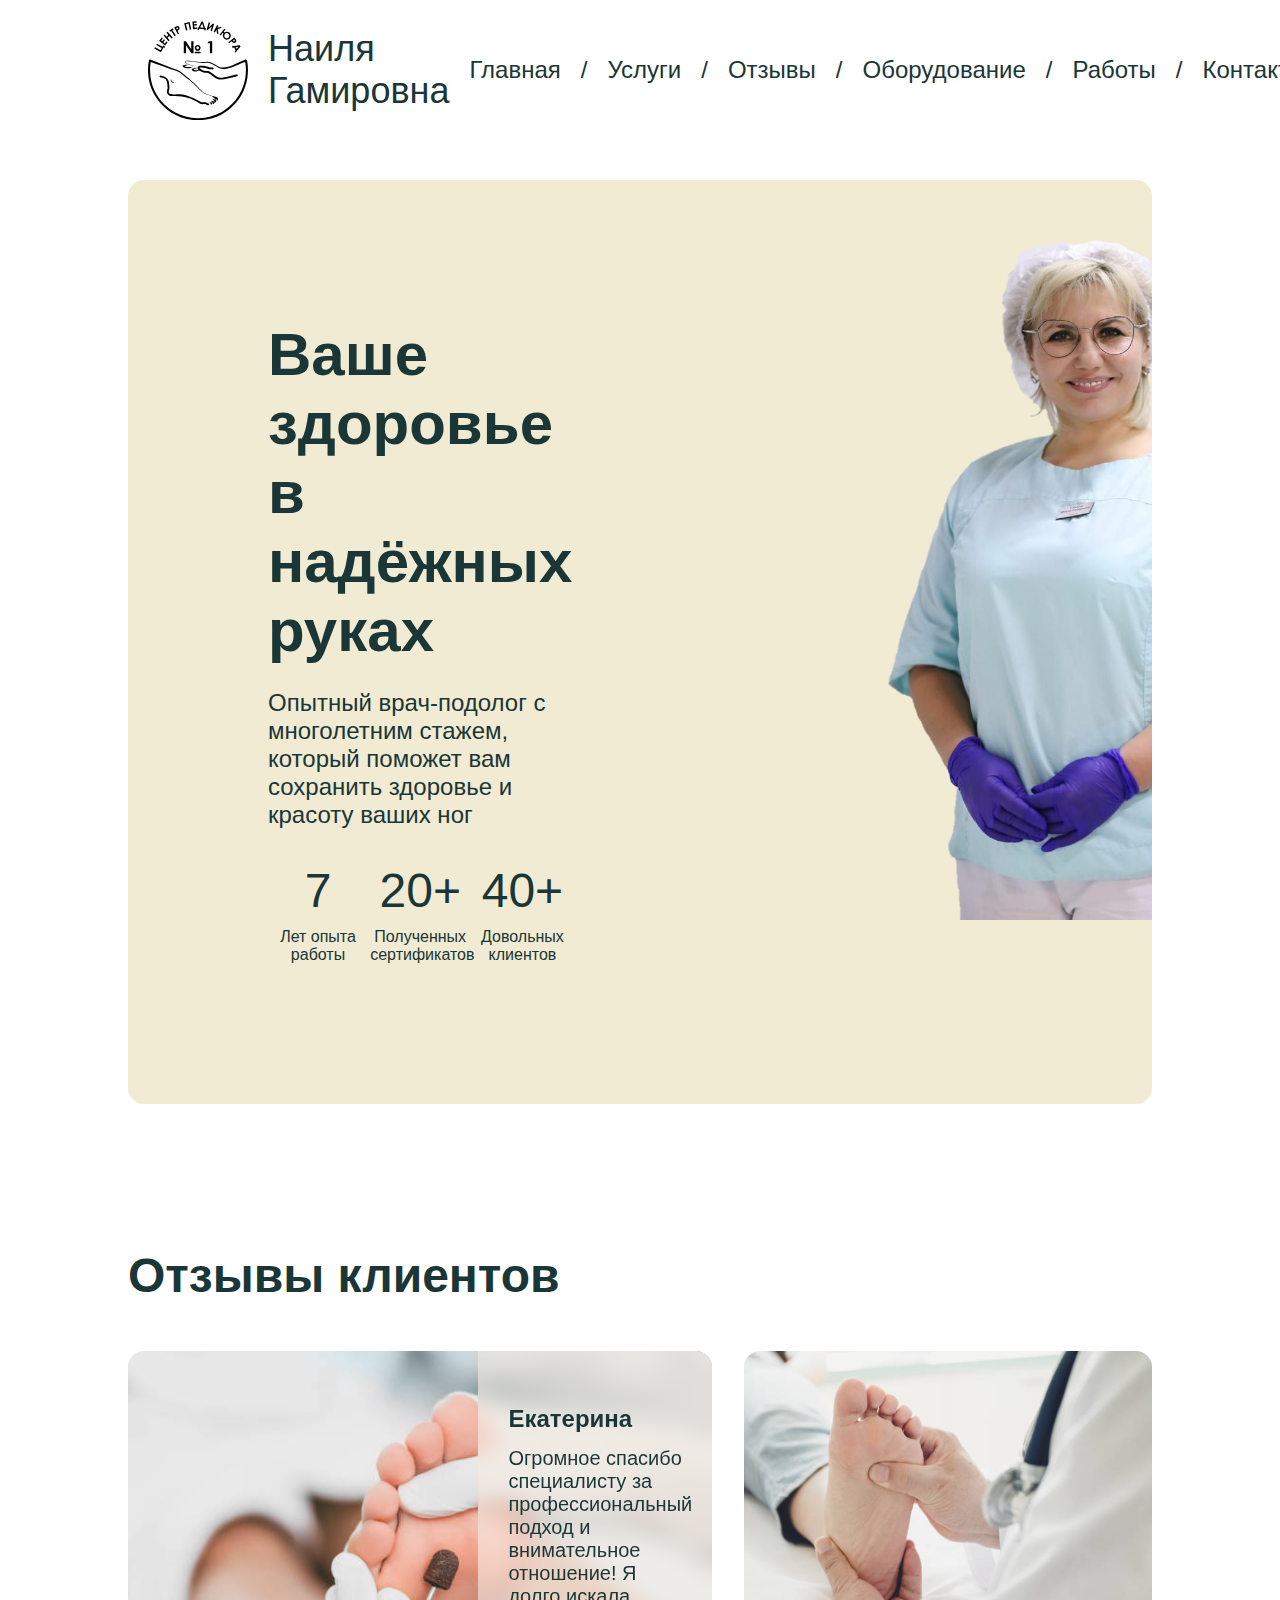
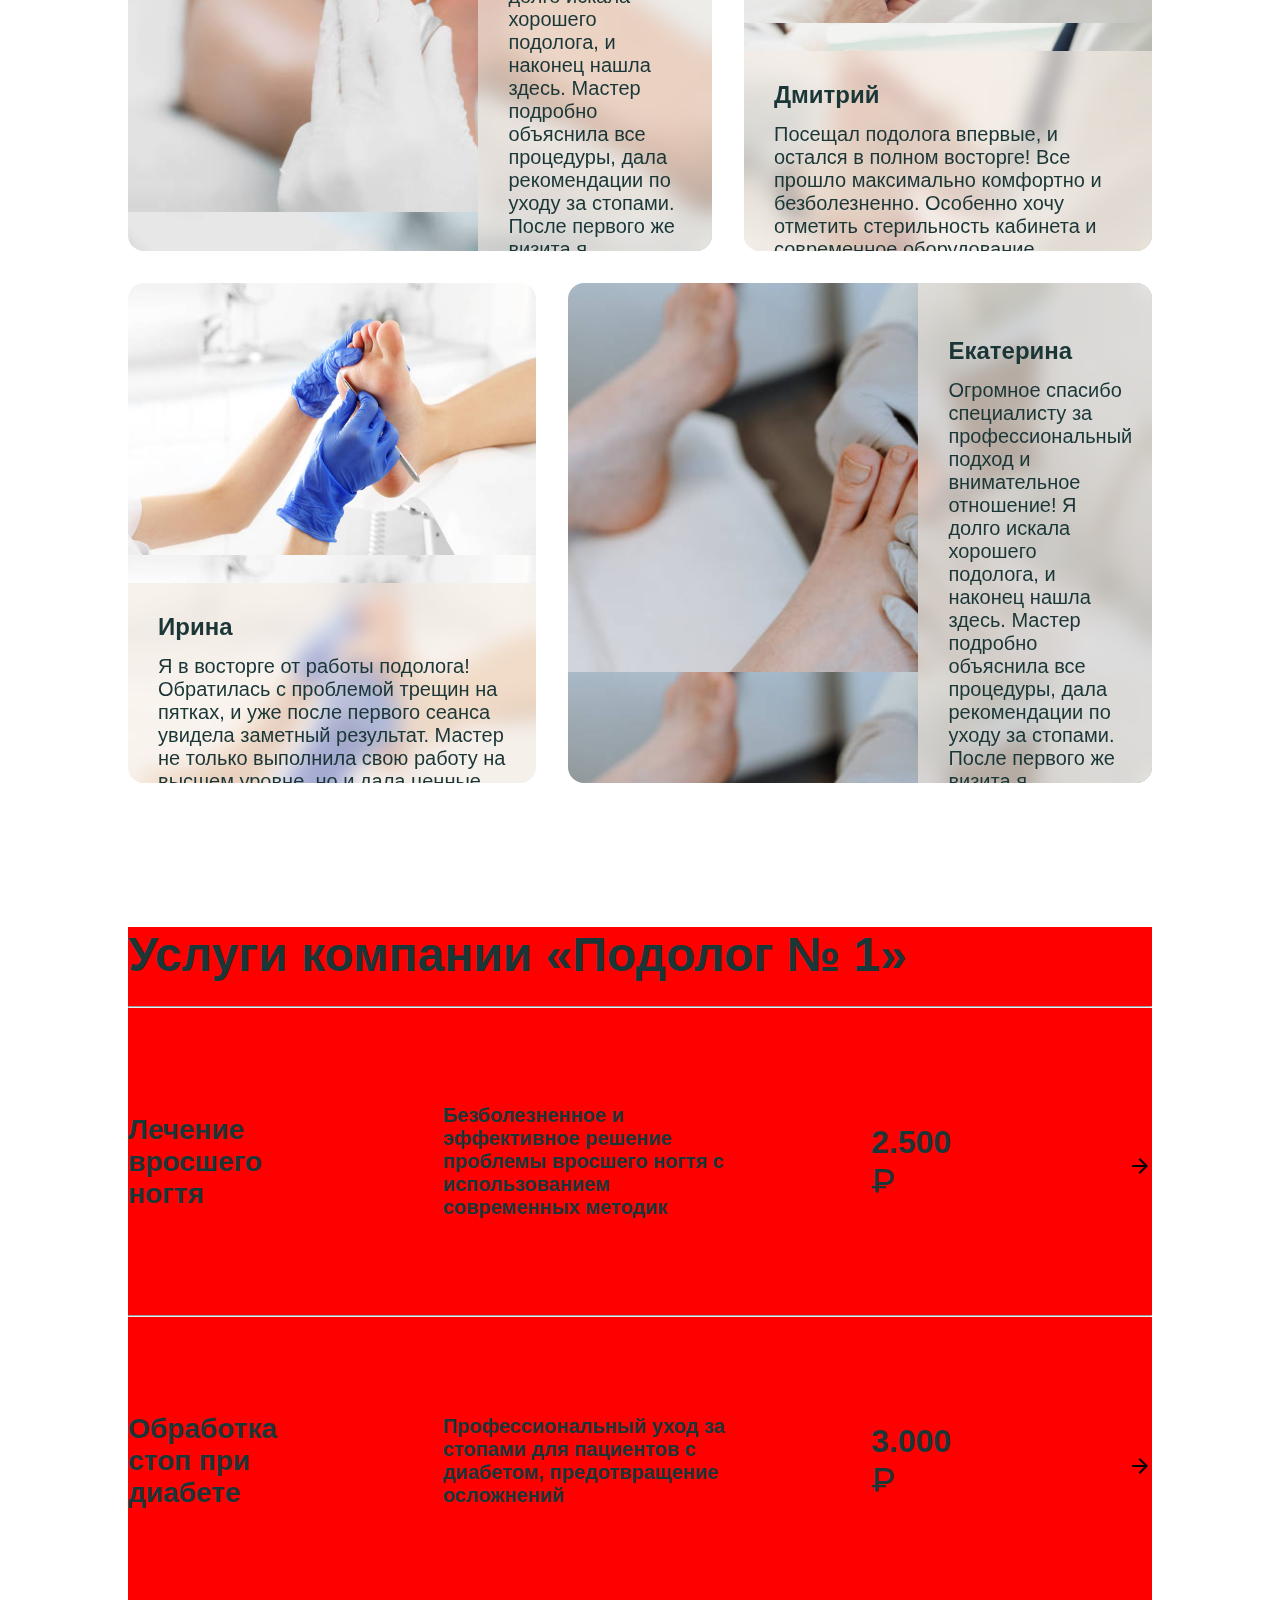
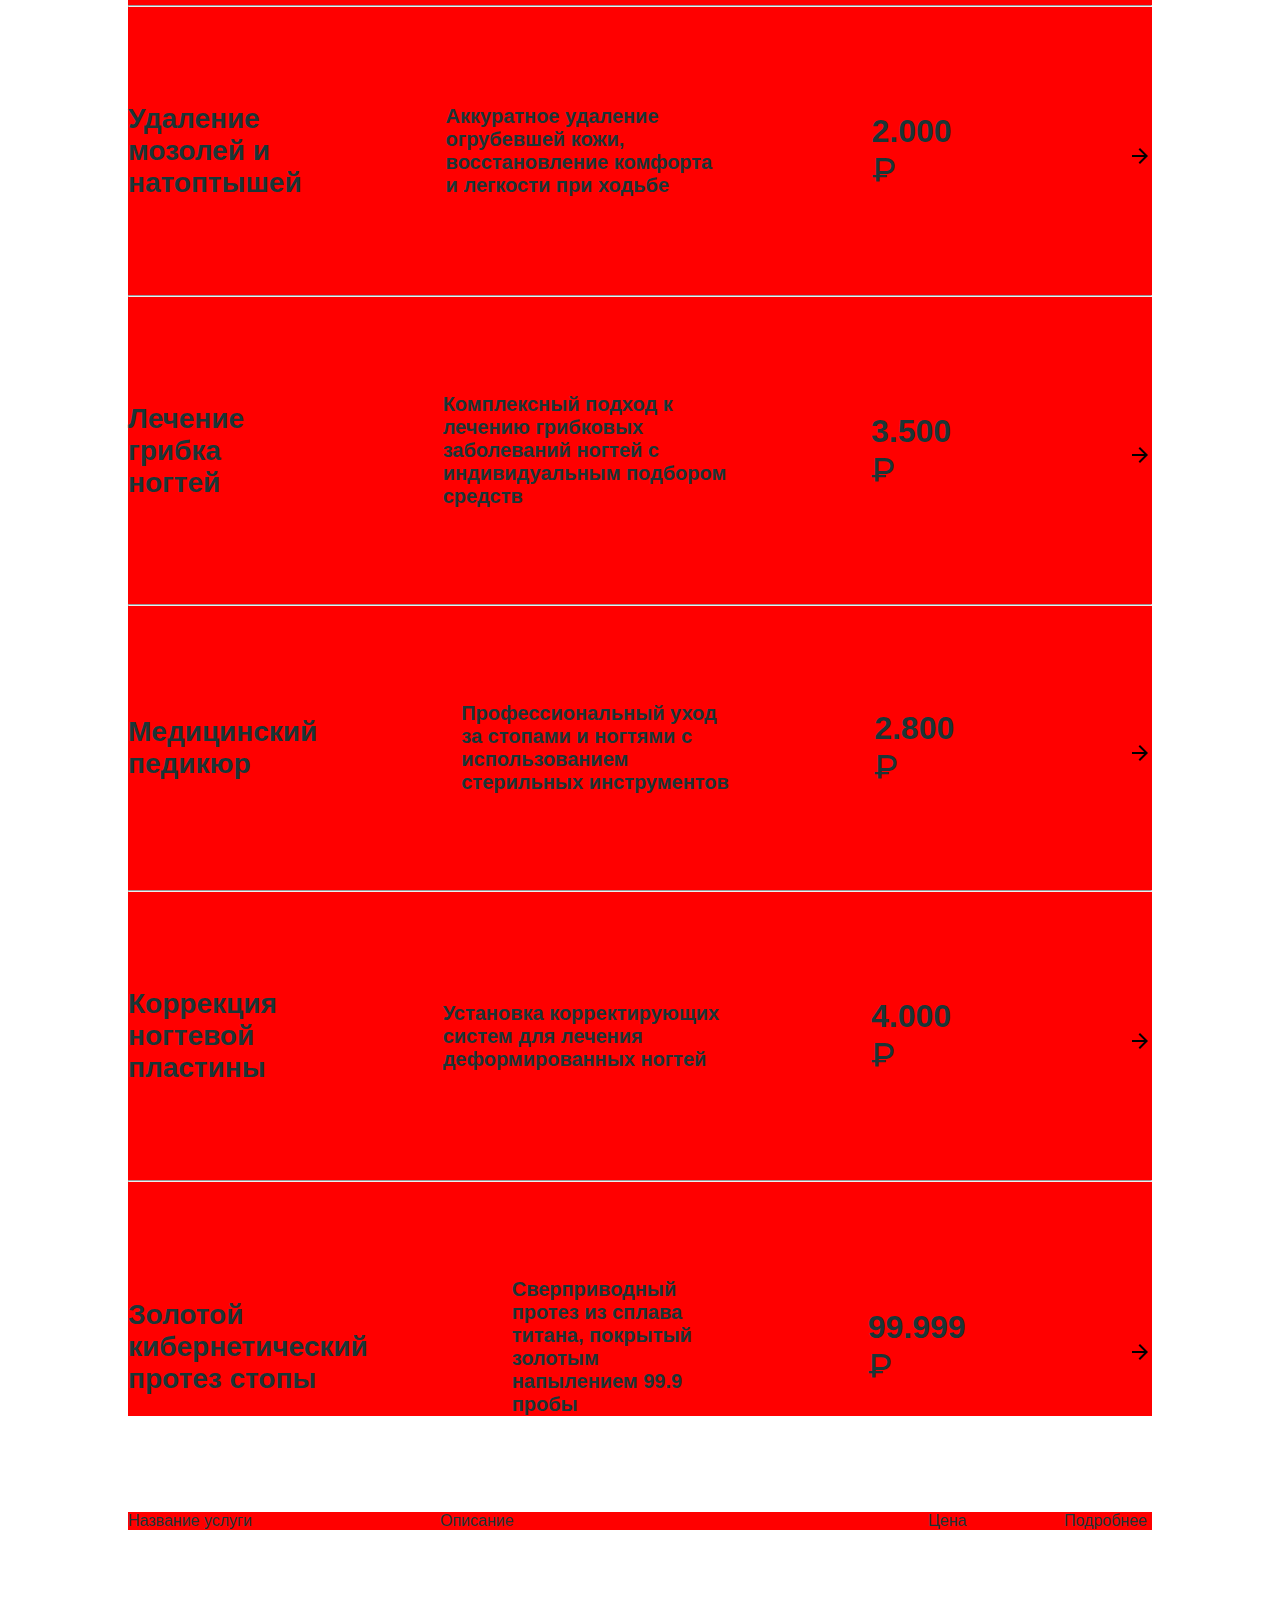
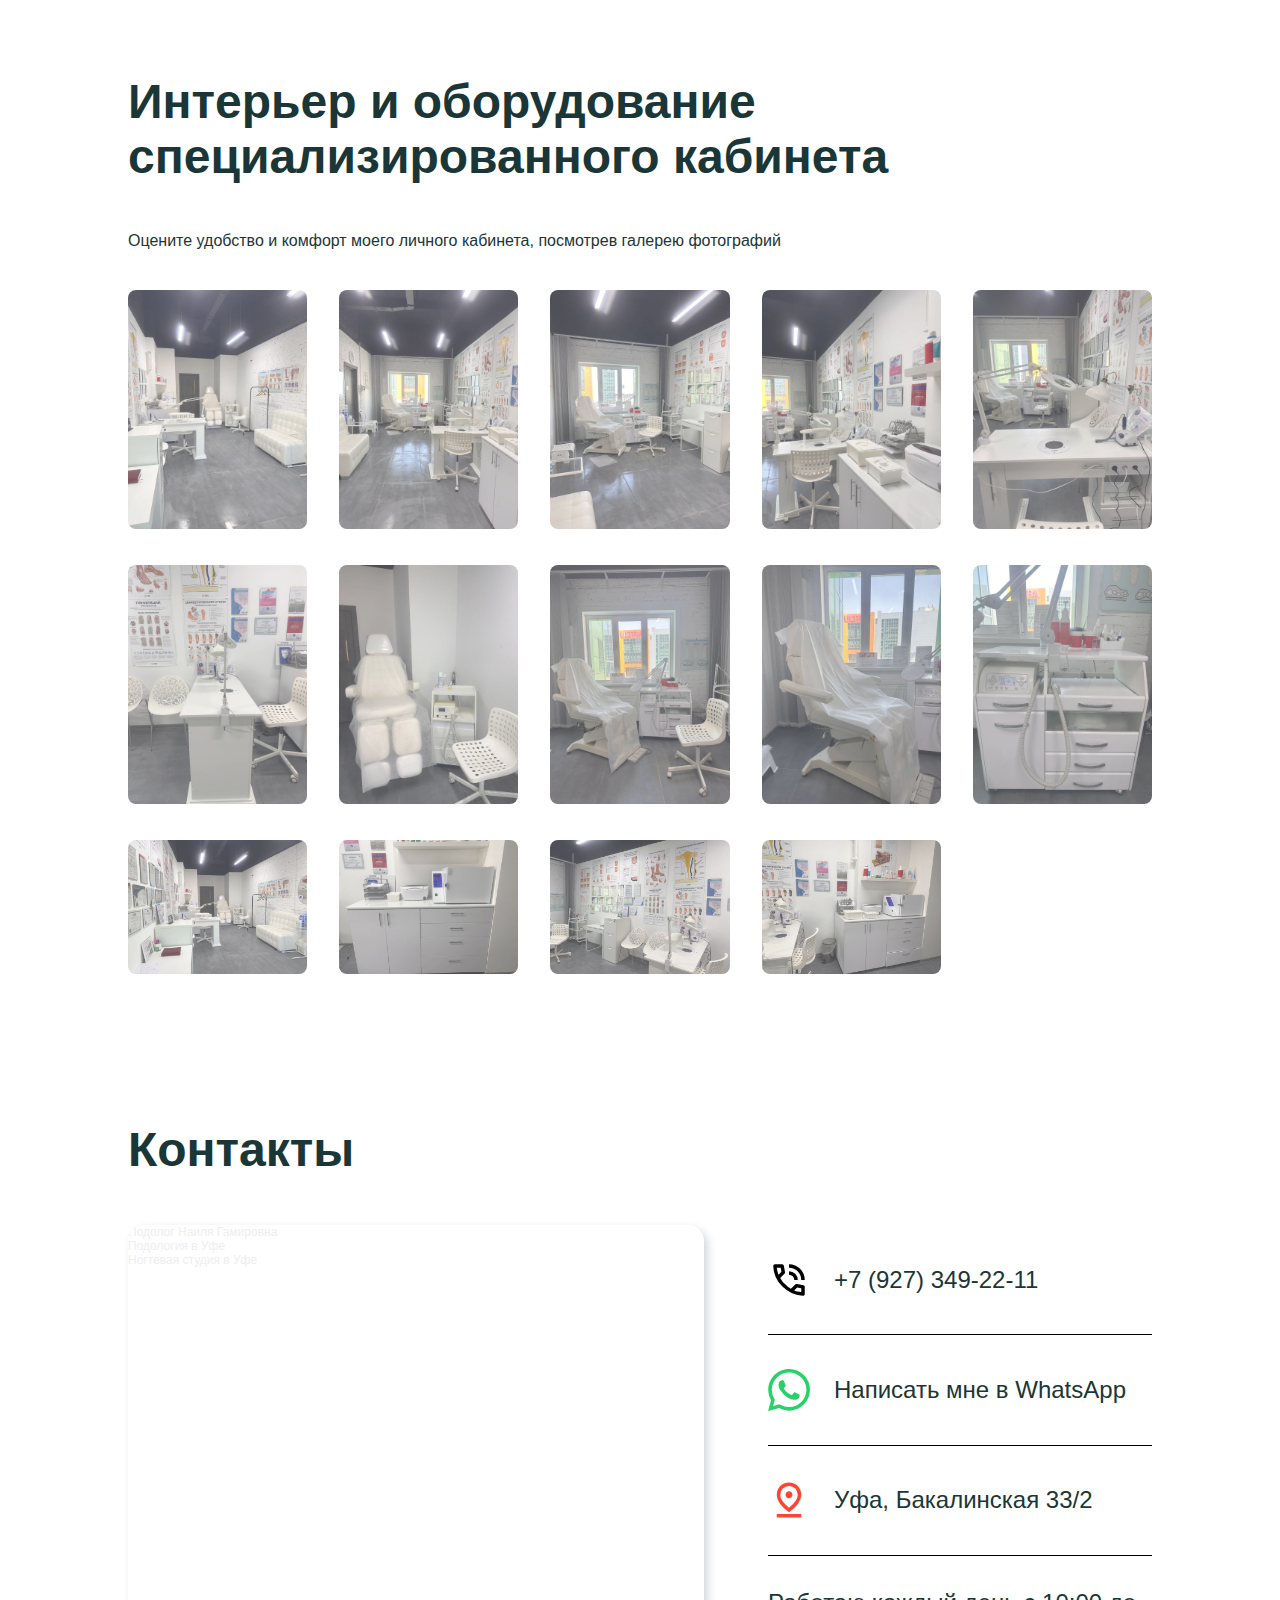
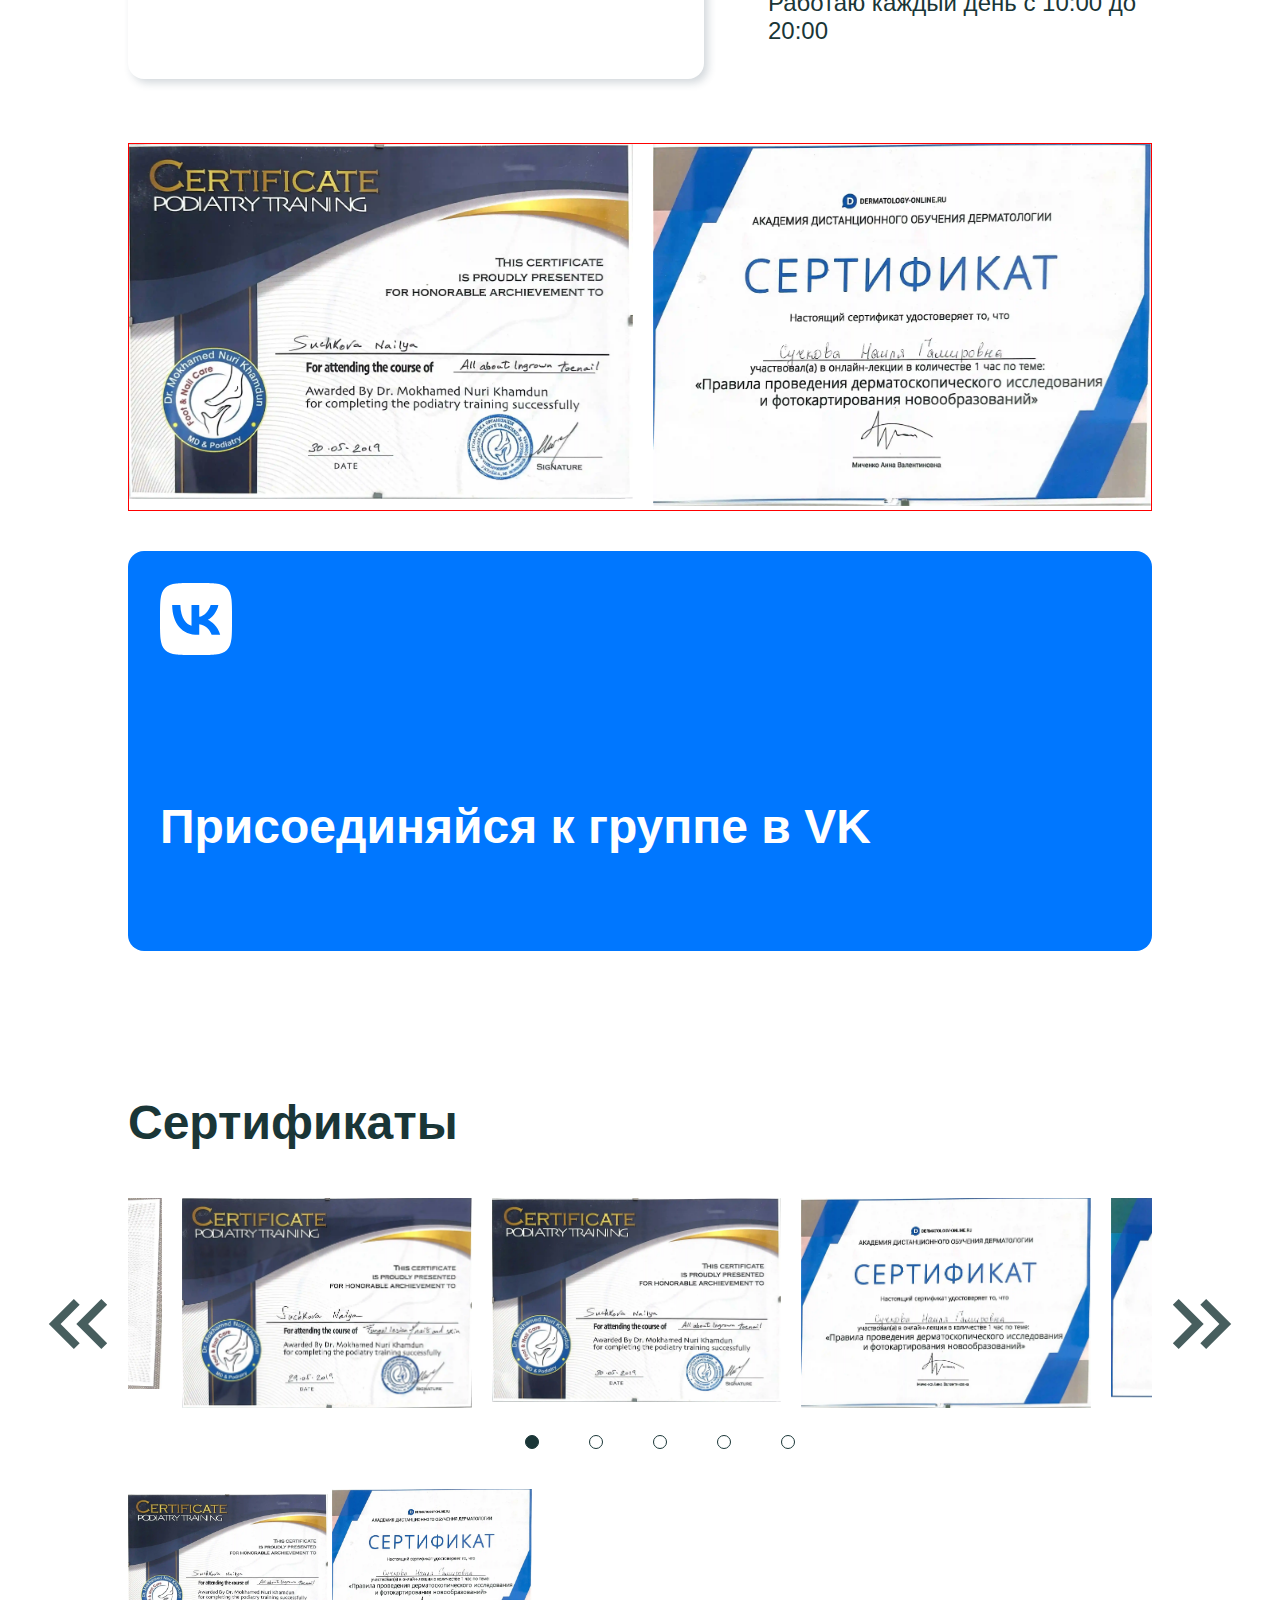
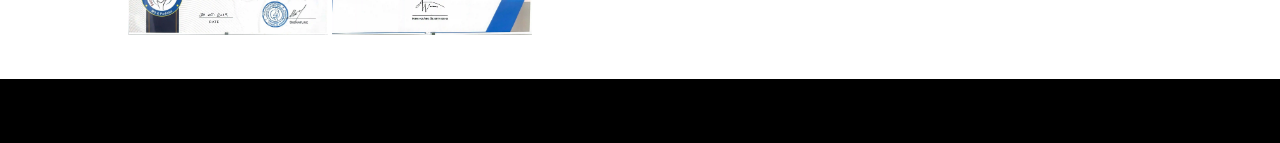
==== commit 7fe9cb2a: "-" ====
--- a/index.html
+++ b/index.html
@@ -146,6 +146,73 @@
             </div>
 
 
+            <style>
+                .gallery_equipment {
+                    display: grid;
+                    grid-gap: 2em;
+                    grid-template-columns: repeat(5, 1fr);
+                }
+                
+                .gallery_equipment img {
+                    width: 100%;
+                    opacity: 0.7;
+                    border-radius: 8px;
+                }
+                
+                .gallery_equipment img:hover {
+                    opacity: 1;
+                    cursor: pointer;
+                }
+            </style>
+            <h2>Интерьер и оборудование специализированного кабинета</h2>
+            <p>Оцените удобство и комфорт моего личного кабинета, посмотрев галерею фотографий</p>
+            <div class="equipment">
+                <div class="gallery_equipment">
+                    <a href="img/equipment/1.webp">
+                        <img src="img/equipment/1.webp" alt="Удобство">
+                    </a>
+                    <a href="img/equipment/2.webp">
+                        <img src="img/equipment/2.webp" alt="Простор">
+                    </a>
+                    <a href="img/equipment/3.webp">
+                        <img src="img/equipment/3.webp" alt="Профессионализм">
+                    </a>
+                    <a href="img/equipment/4.webp">
+                        <img src="img/equipment/4.webp" alt="Аккуратность">
+                    </a>
+                    <a href="img/equipment/5.webp">
+                        <img src="img/equipment/5.webp" alt="First image">
+                    </a>
+                    <a href="img/equipment/6.webp">
+                        <img src="img/equipment/6.webp" alt="First image">
+                    </a>
+                    <a href="img/equipment/7.webp">
+                        <img src="img/equipment/7.webp" alt="First image">
+                    </a>
+                    <a href="img/equipment/8.webp">
+                        <img src="img/equipment/8.webp" alt="First image">
+                    </a>
+                    <a href="img/equipment/9.webp">
+                        <img src="img/equipment/9.webp" alt="First image">
+                    </a>
+                    <a href="img/equipment/10.webp">
+                        <img src="img/equipment/10.webp" alt="First image">
+                    </a>
+                    <a href="img/equipment/11.webp">
+                        <img src="img/equipment/11.webp" alt="First image">
+                    </a>
+                    <a href="img/equipment/12.webp">
+                        <img src="img/equipment/12.webp" alt="First image">
+                    </a>
+                    <a href="img/equipment/13.webp">
+                        <img src="img/equipment/13.webp" alt="First image">
+                    </a>
+                    <a href="img/equipment/14.webp">
+                        <img src="img/equipment/14.webp" alt="First image">
+                    </a>
+                </div>
+            </div>
+
             <h2 id="contacts">Контакты</h2>
             <div class="contact">
 
@@ -166,6 +233,15 @@
                     <div class="hour">Работаю каждый день с 10:00 до 20:00</div>
                 </div>
 
+                <!-- галерея -->
+                <div class="gallery_contact">
+                    <a href="img/certificate/permission/1.webp" data-caption="Image caption">
+                        <img src="img/certificate/permission/1.webp" alt="First image">
+                    </a>
+                    <a href="img/certificate/permission/2.webp" data-caption="Image caption">
+                        <img src="img/certificate/permission/2.webp" alt="First image">
+                    </a>
+                </div>
             </div>
 
             <!-- VK box -->
@@ -202,7 +278,7 @@
 
             <style>
                 .gallery img {
-                    width: 200px
+                    width: 200px;
                 }
             </style>
             <div class="gallery">
@@ -227,6 +303,8 @@
 <script>
     window.addEventListener('load', function() {
         baguetteBox.run('.gallery');
+        baguetteBox.run('.gallery_equipment');
+        baguetteBox.run('.gallery_contact');
     });
 </script>
 
--- a/style/contact.css
+++ b/style/contact.css
@@ -2,8 +2,11 @@
     width: 100%;
     aspect-ratio: 4/1;
     display: grid;
-    grid-gap: 0 4em;
-    grid-template-columns: 6fr 4fr;
+    grid-gap: 4em;
+    grid-template-columns: 3fr 2fr;
+    grid-template-areas: 
+        "contact_map     contact_info   "
+        "contact_gallery contact_gallery";
 }
 
 .contact .buttons > * {
@@ -16,6 +19,7 @@
 .contact .buttons > *:last-child {border-bottom: none}
 
 .contact .buttons {
+    grid-area: contact_info;
     display: grid;
 }
 
@@ -26,14 +30,24 @@
 }
 
 div.map {
+    grid-area: contact_map;
     border-radius: var(--br);
     -webkit-box-shadow: 4px 4px 8px 0px rgba(34, 60, 80, 0.2);
     -moz-box-shadow: 4px 4px 8px 0px rgba(34, 60, 80, 0.2);
     box-shadow: 4px 4px 8px 0px rgba(34, 60, 80, 0.2);
 }
-
 iframe {
     border: none;
+}
+
+.gallery_contact {
+    display: flex;
+    gap: 20px;;
+    grid-area: contact_gallery;
+    border: 1px solid red
+}
+.gallery_contact img {
+    width: 100%;
 }
 
 @media (orientation: portrait){
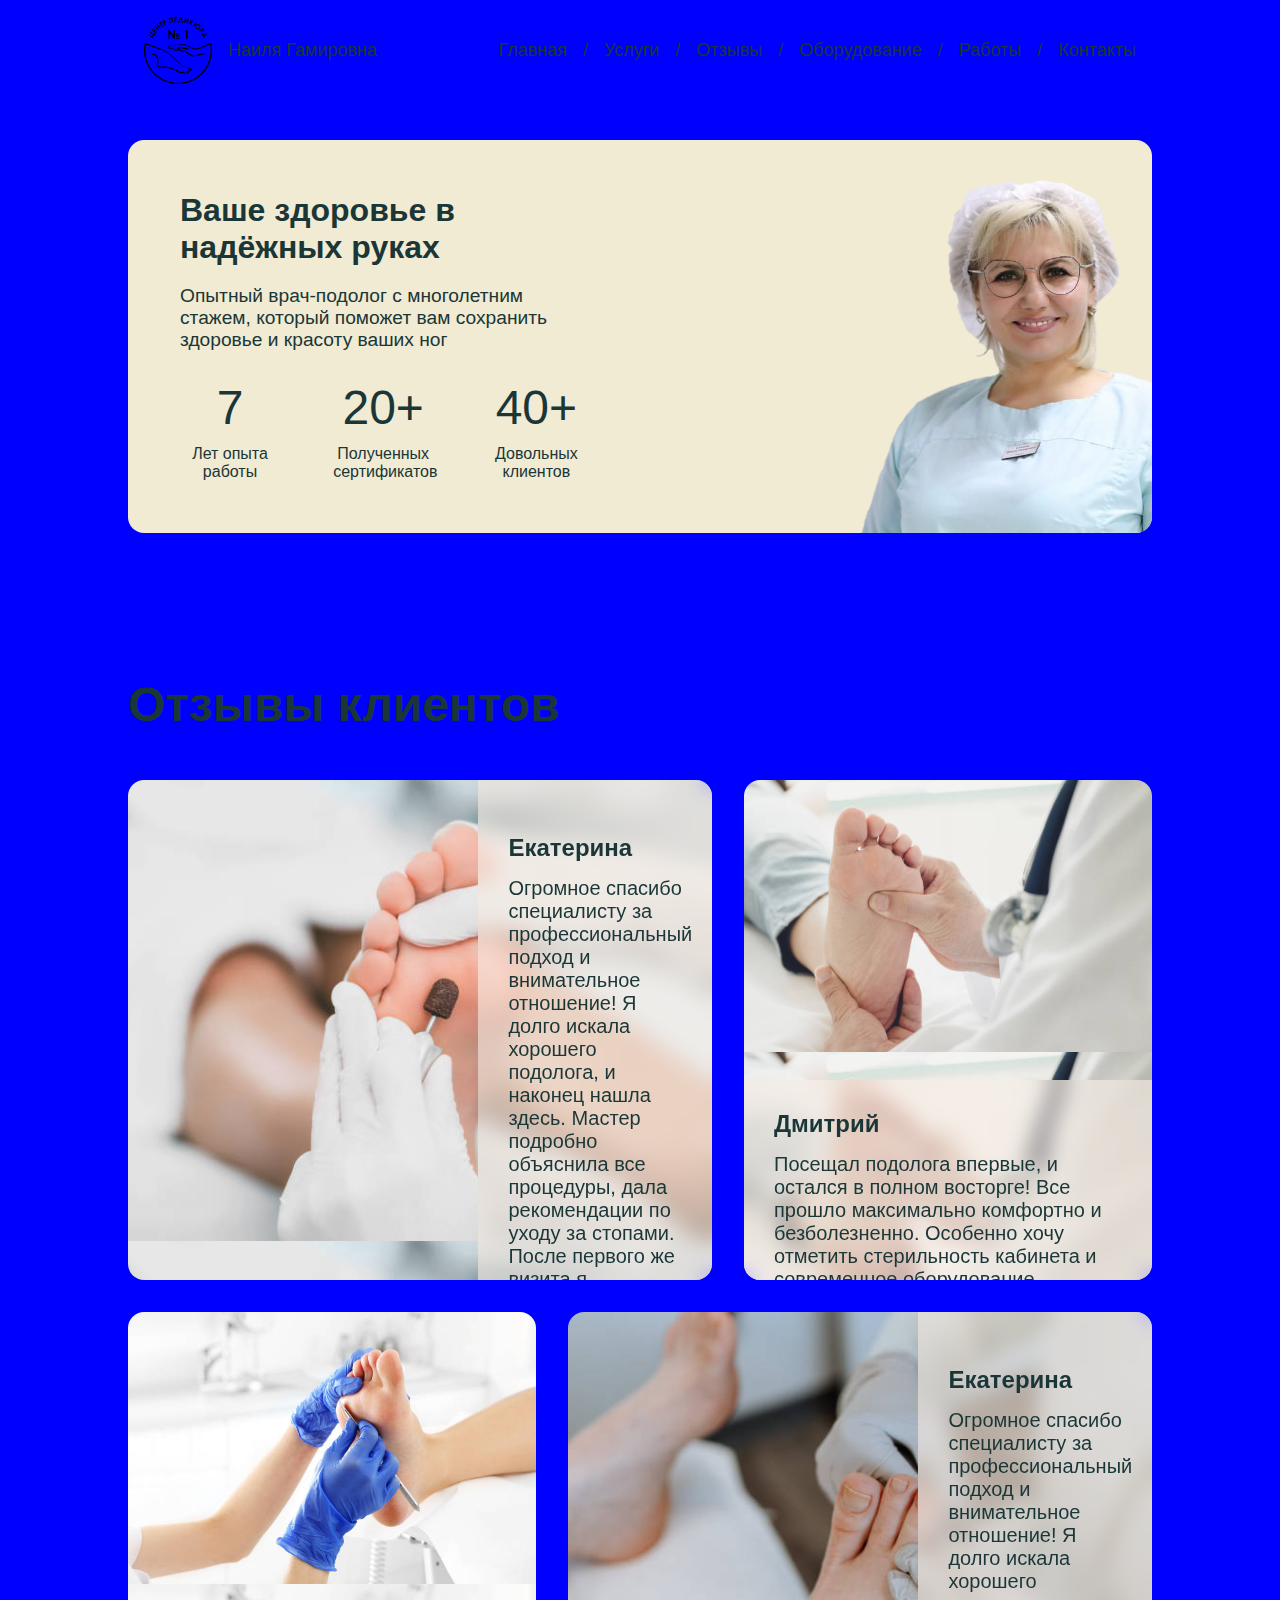
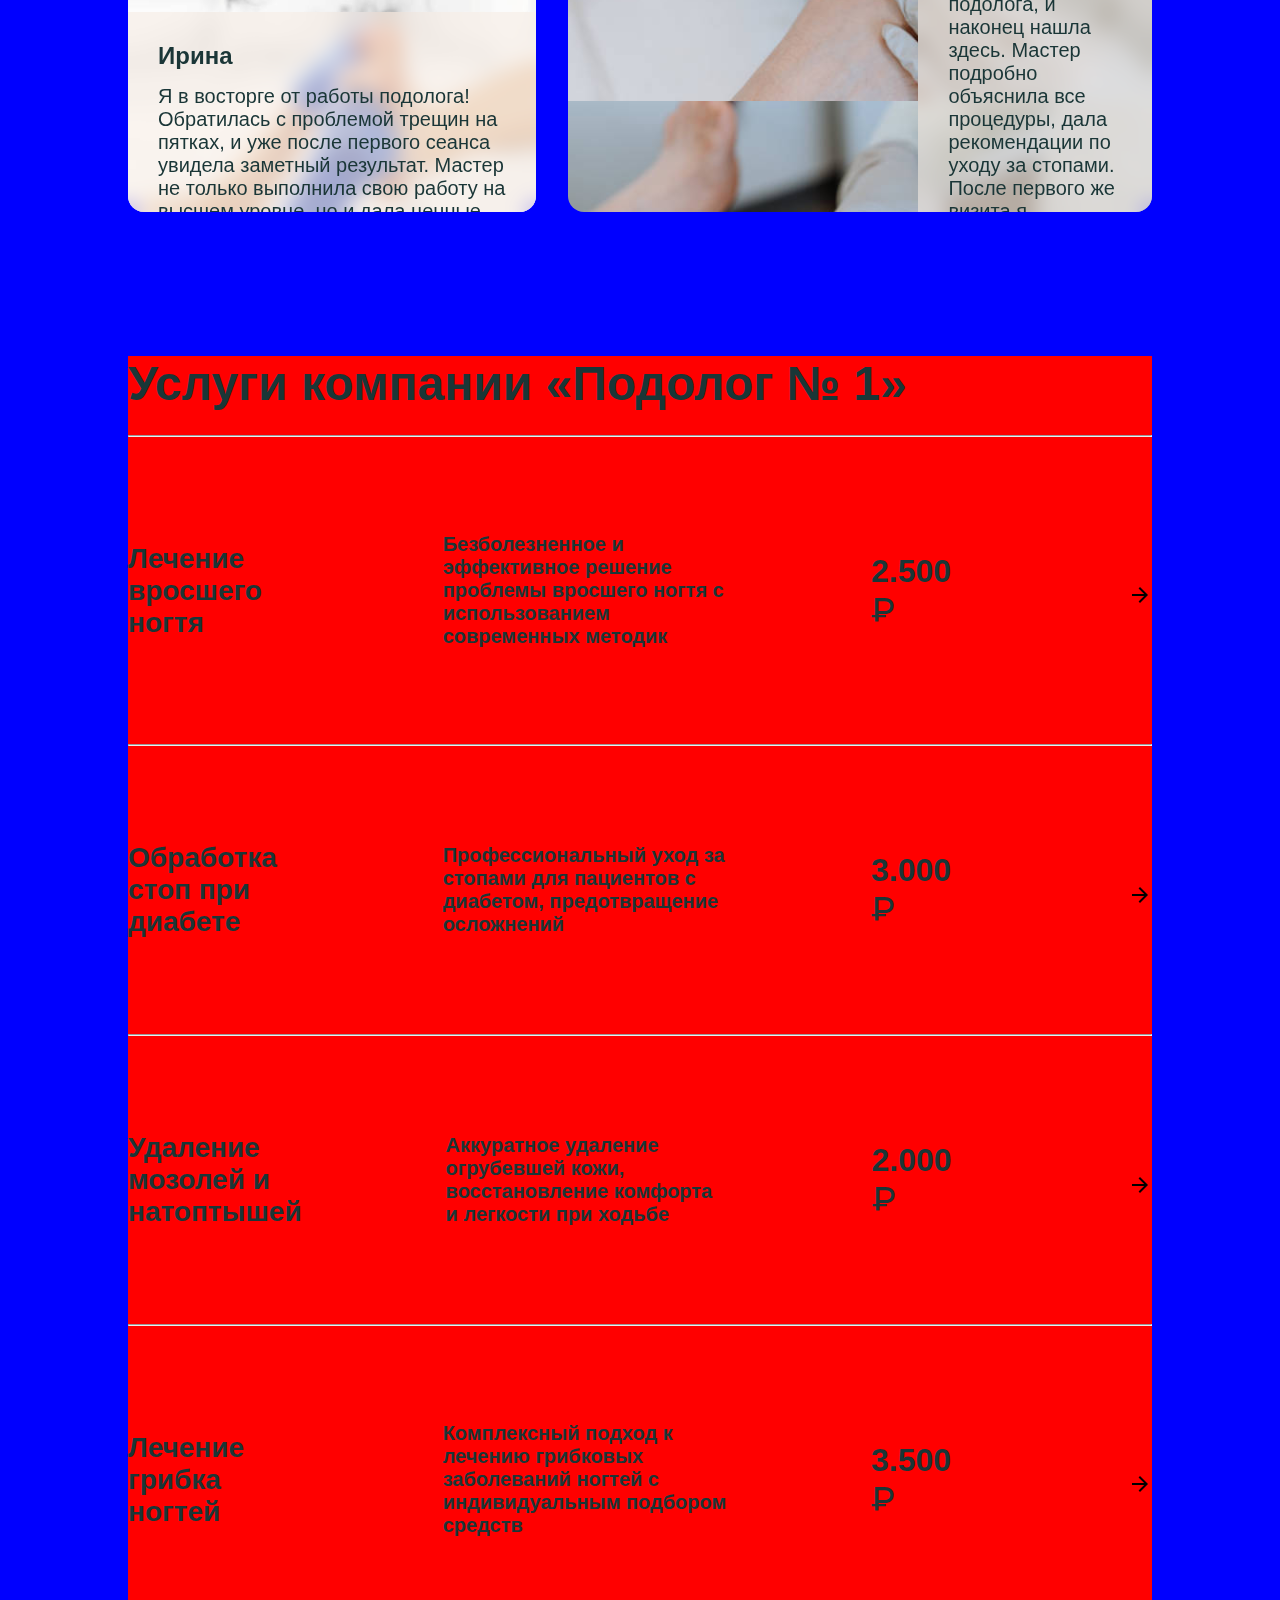
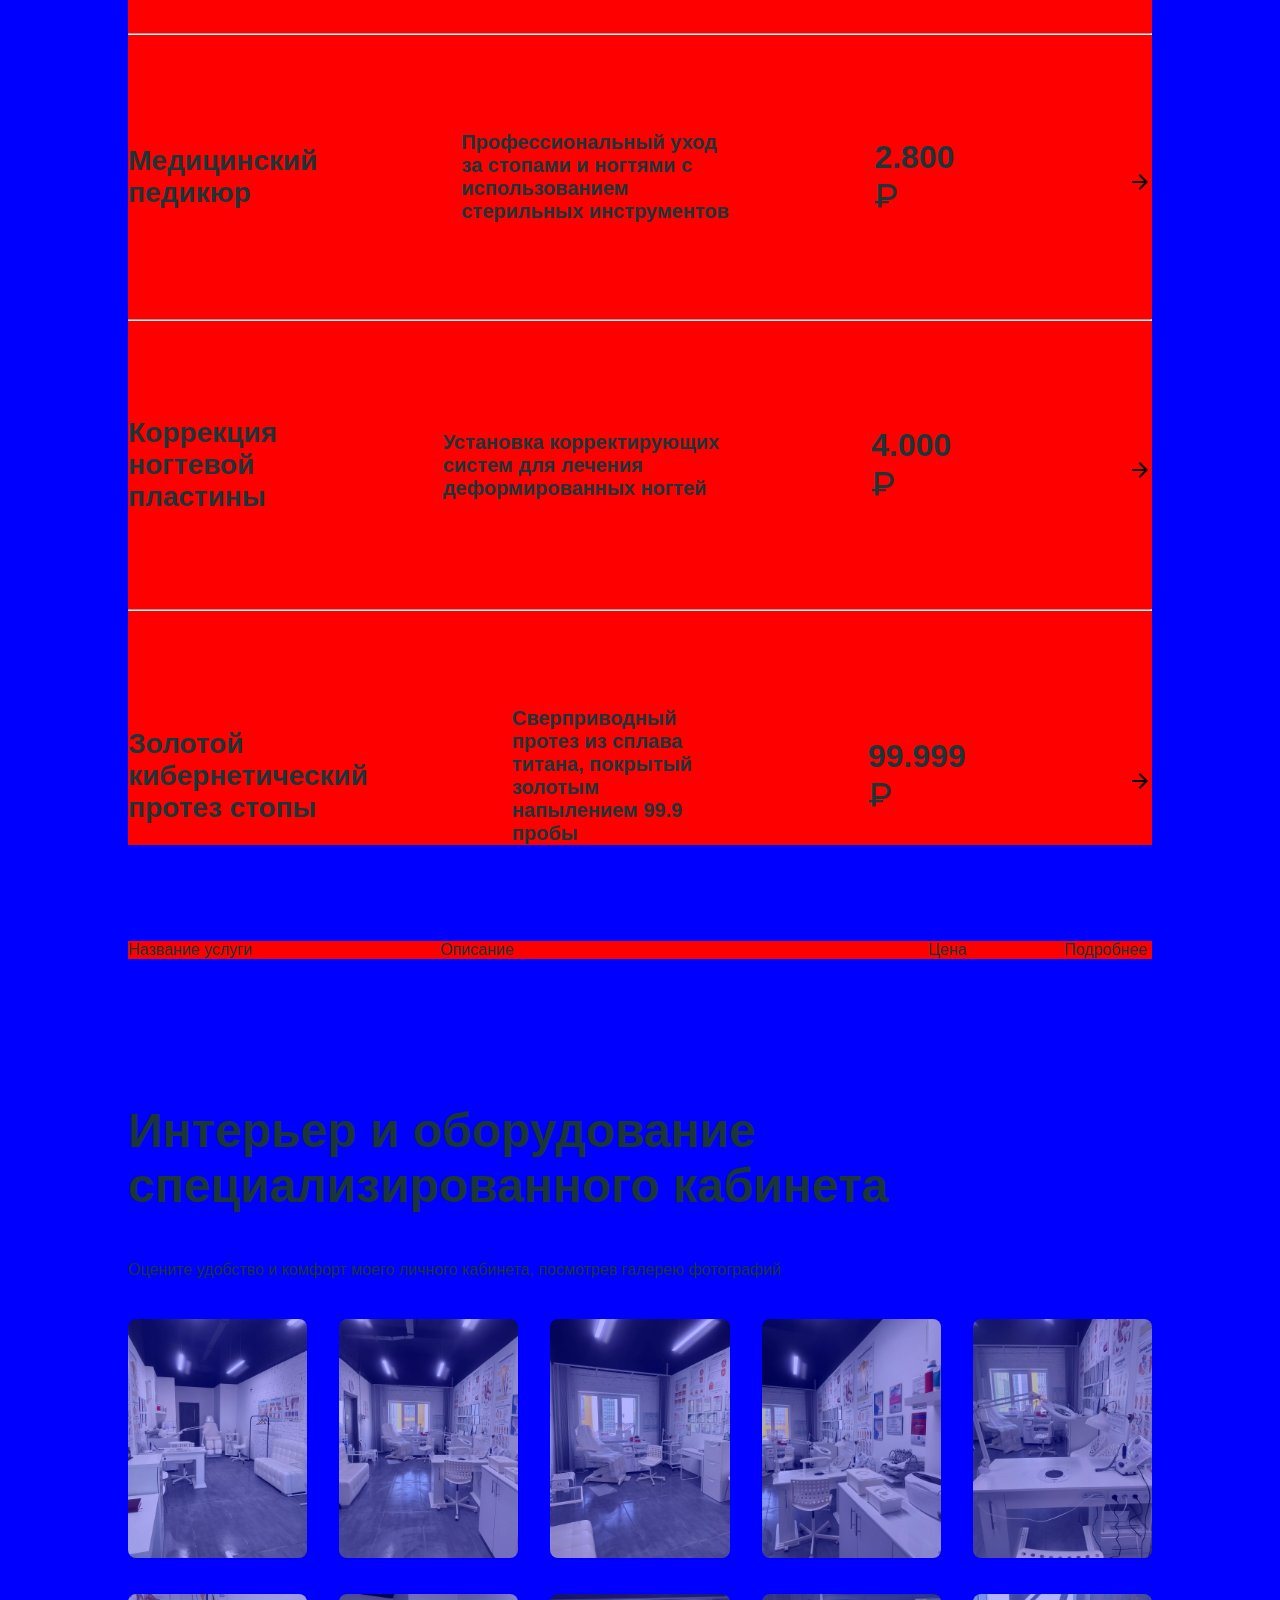
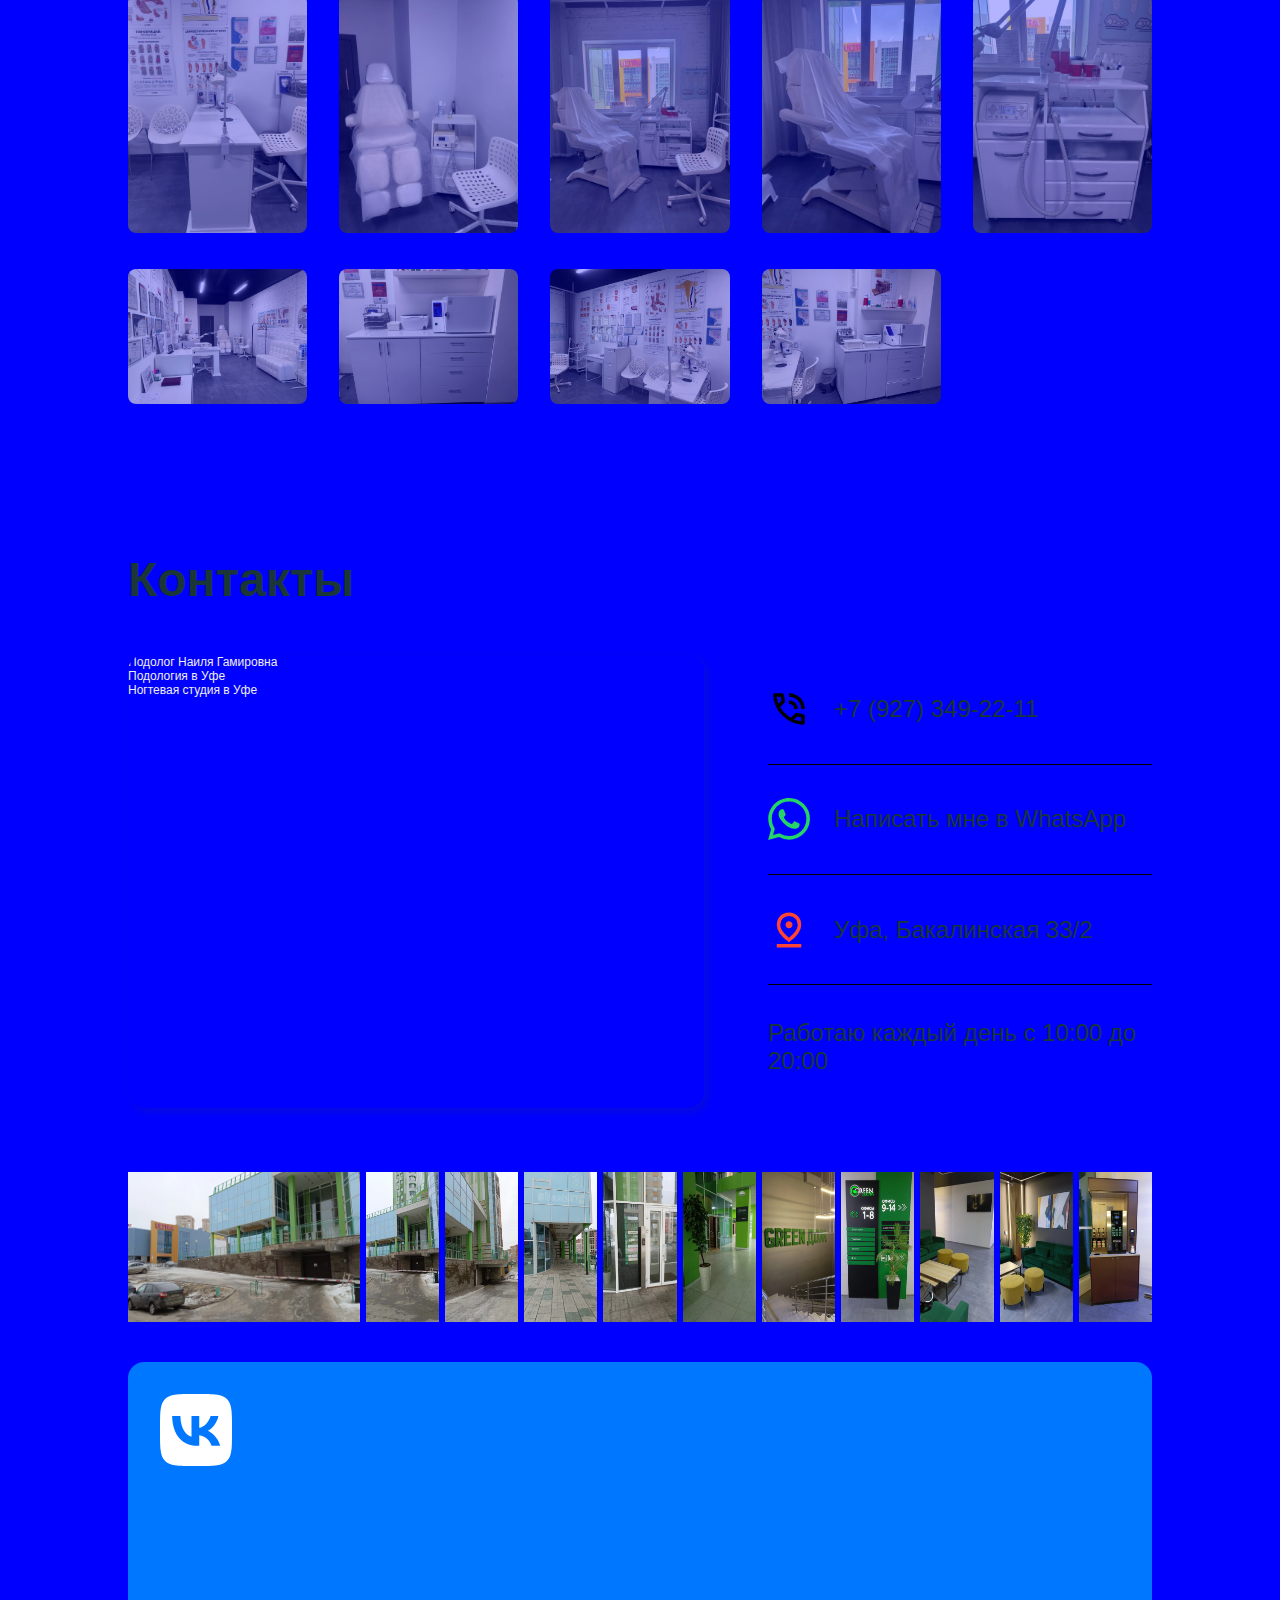
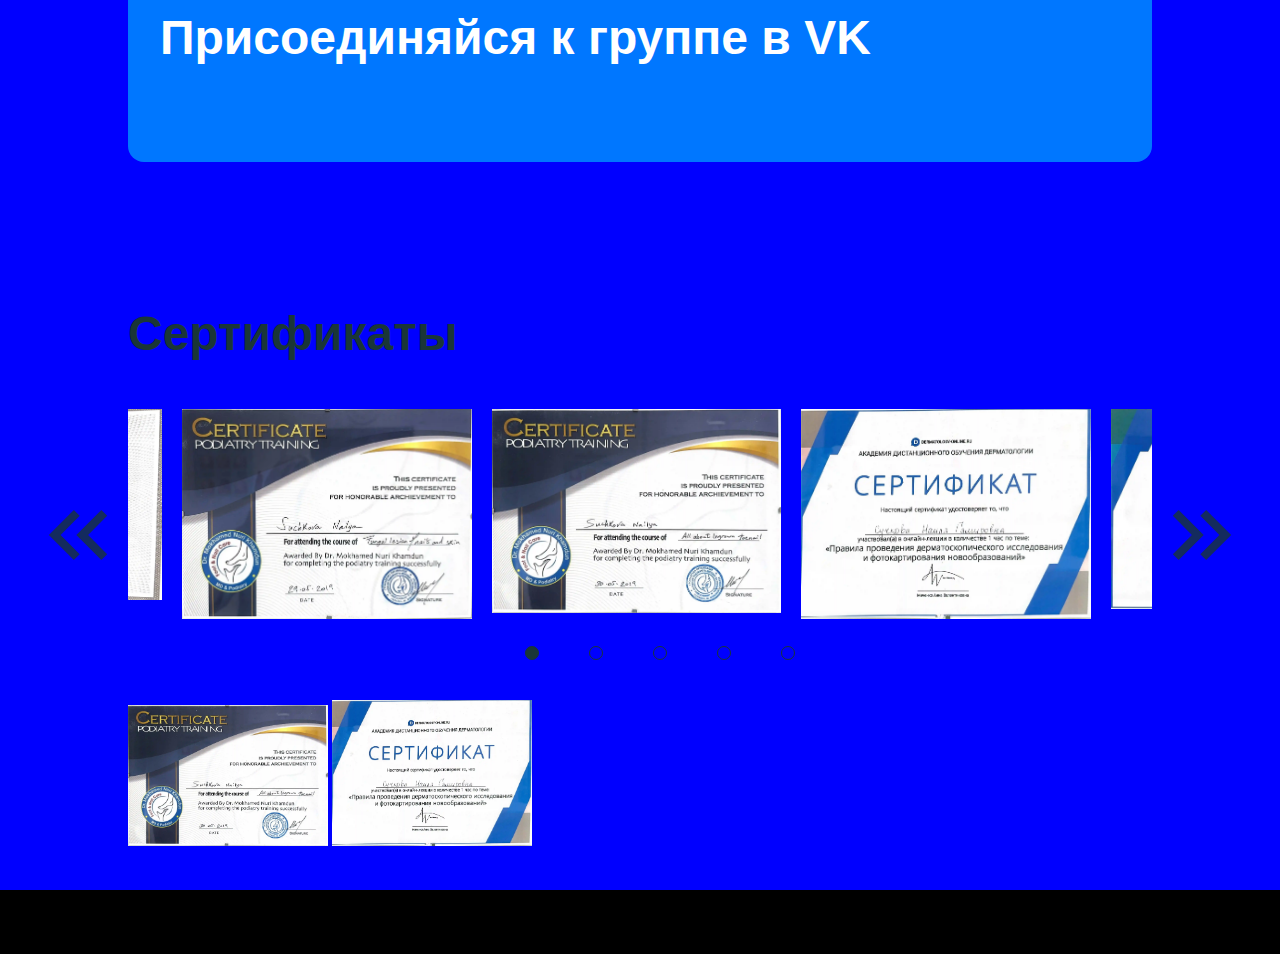
==== commit f8376c70: "-" ====
--- a/index.html
+++ b/index.html
@@ -45,7 +45,7 @@
         <div class="wrapper">
             <div class="about">
                 <div class="text">
-                    <div><b>Ваше здоровье в надёжных руках</b></div>
+                    <div class="about_head"><b>Ваше здоровье в надёжных руках</b></div>
                     <p>Опытный врач-подолог с многолетним стажем, который поможет вам сохранить здоровье и красоту ваших ног</p>
                     <div>
                         <div>
@@ -212,7 +212,13 @@
                     </a>
                 </div>
             </div>
-
+            
+            
+            <style>
+                .gallery_contact img {
+                    height: 100%;
+                }
+            </style>
             <h2 id="contacts">Контакты</h2>
             <div class="contact">
 
@@ -235,11 +241,38 @@
 
                 <!-- галерея -->
                 <div class="gallery_contact">
-                    <a href="img/certificate/permission/1.webp" data-caption="Image caption">
-                        <img src="img/certificate/permission/1.webp" alt="First image">
-                    </a>
-                    <a href="img/certificate/permission/2.webp" data-caption="Image caption">
-                        <img src="img/certificate/permission/2.webp" alt="First image">
+                    <a href="img/contact/1.webp" data-caption="Жилой комплекс, в котором находиться моя клиника">
+                        <img src="img/contact/1.webp" alt="First image">
+                    </a>
+                    <a href="img/contact/2.webp" data-caption="А вот и вход">
+                        <img src="img/contact/2.webp" alt="First image">
+                    </a>
+                    <a href="img/contact/3.webp" data-caption="Ты идёшь в верном направлении">
+                        <img src="img/contact/3.webp" alt="First image">
+                    </a>
+                    <a href="img/contact/5.webp" data-caption="Уже близко...">
+                        <img src="img/contact/5.webp" alt="First image">
+                    </a>
+                    <a href="img/contact/6.webp" data-caption="Введи код домофона">
+                        <img src="img/contact/6.webp" alt="First image">
+                    </a>
+                    <a href="img/contact/7.webp" data-caption="Дальше будет лестница">
+                        <img src="img/contact/7.webp" alt="First image">
+                    </a>
+                    <a href="img/contact/10.webp" data-caption="Вверх на 2-ой этаж">
+                        <img src="img/contact/10.webp" alt="First image">
+                    </a>
+                    <a href="img/contact/9.webp" data-caption="Красивый терминал">
+                        <img src="img/contact/9.webp" alt="First image">
+                    </a>
+                    <a href="img/contact/11.webp" data-caption="Присядь...">
+                        <img src="img/contact/11.webp" alt="First image">
+                    </a>
+                    <a href="img/contact/12.webp" data-caption="и отдохни">
+                        <img src="img/contact/12.webp" alt="First image">
+                    </a>
+                    <a href="img/contact/13.webp" data-caption="Выпей горячего кофе с сиропом и расслабься) Ты на месте!">
+                        <img src="img/contact/13.webp" alt="First image">
                     </a>
                 </div>
             </div>
--- a/style/style.css
+++ b/style/style.css
@@ -27,7 +27,8 @@
 
 .wrapper {
     height: 100%;
-    width: 1500px;
+    width: 80%;
+    max-width: 1500px;;
     margin: auto;
 }
 
@@ -35,31 +36,30 @@
 
 /* header */
 header > .wrapper {
-    font-size: 36px;
-    color: var(--about-txt);
-    display: grid;
-    grid-gap: 20px;
-    align-items: center;
-    justify-items: end;
-    grid-template-columns: auto 1fr;
+    display: flex;
+    padding: 1rem;
+    height: 100px;
+    font-size: 2em;
+    justify-content: space-between;
 }
 
 header .wrapper div {
+    height: 100%;
     display: flex;
-    margin: 20px 0;
+    grid-gap: 1rem;
     align-items: center;
-    height: 100px;
 }
-header .wrapper div .logo {
+header .logo {
     height: 100%;
-    margin: 20px;
     aspect-ratio: 1/1;
 }
 
 nav {
     font-size: 24px;
     display: flex;
-    gap: 20px;
+    align-items: center;
+    justify-content: flex-end;
+    gap: 1rem;
 }
 
 
@@ -72,8 +72,15 @@
 }
 
 @media (width<=1366px) {
-    .wrapper {
-        width: 80%;
+    body {
+        background-color: blue;
+    }
+    
+    .wrapper {width: 80%}
+    
+    header > .wrapper,
+    nav {
+        font-size: 18px;
     }
 
     #services {
@@ -85,10 +92,21 @@
     body {
         background-color: purple;
     }
-
+    
+    header > .wrapper,
+    nav {
+        height: 5rem;
+        font-size: 1em;
+        border: 1px solid red;
+    }
+    
+    .header > .wrapper .logo {
+        
+    }
+    
     .wrapper {
         width: 100%;
-        padding: 2em;
+        padding: 1em;
         overflow: hidden;
     }
     
--- a/style/main.css
+++ b/style/main.css
@@ -30,7 +30,7 @@
     padding: 100px;
 }
 
-.about .text > div:first-child {
+.about_head {
     font-size: 60px;
 }
 
@@ -66,6 +66,12 @@
     position: absolute;
     left: 0px;
     height: 700px;
+}
+@media (width<=1366px) {
+    .about {padding: 20px;}
+    .about .text {padding: 2em}
+    .about_head {font-size: 32px}
+    .about .text p {font-size: 1.2em}
 }
 
 
--- a/style/contact.css
+++ b/style/contact.css
@@ -42,9 +42,8 @@
 
 .gallery_contact {
     display: flex;
-    gap: 20px;;
+    gap: 6px;
     grid-area: contact_gallery;
-    border: 1px solid red
 }
 .gallery_contact img {
     width: 100%;
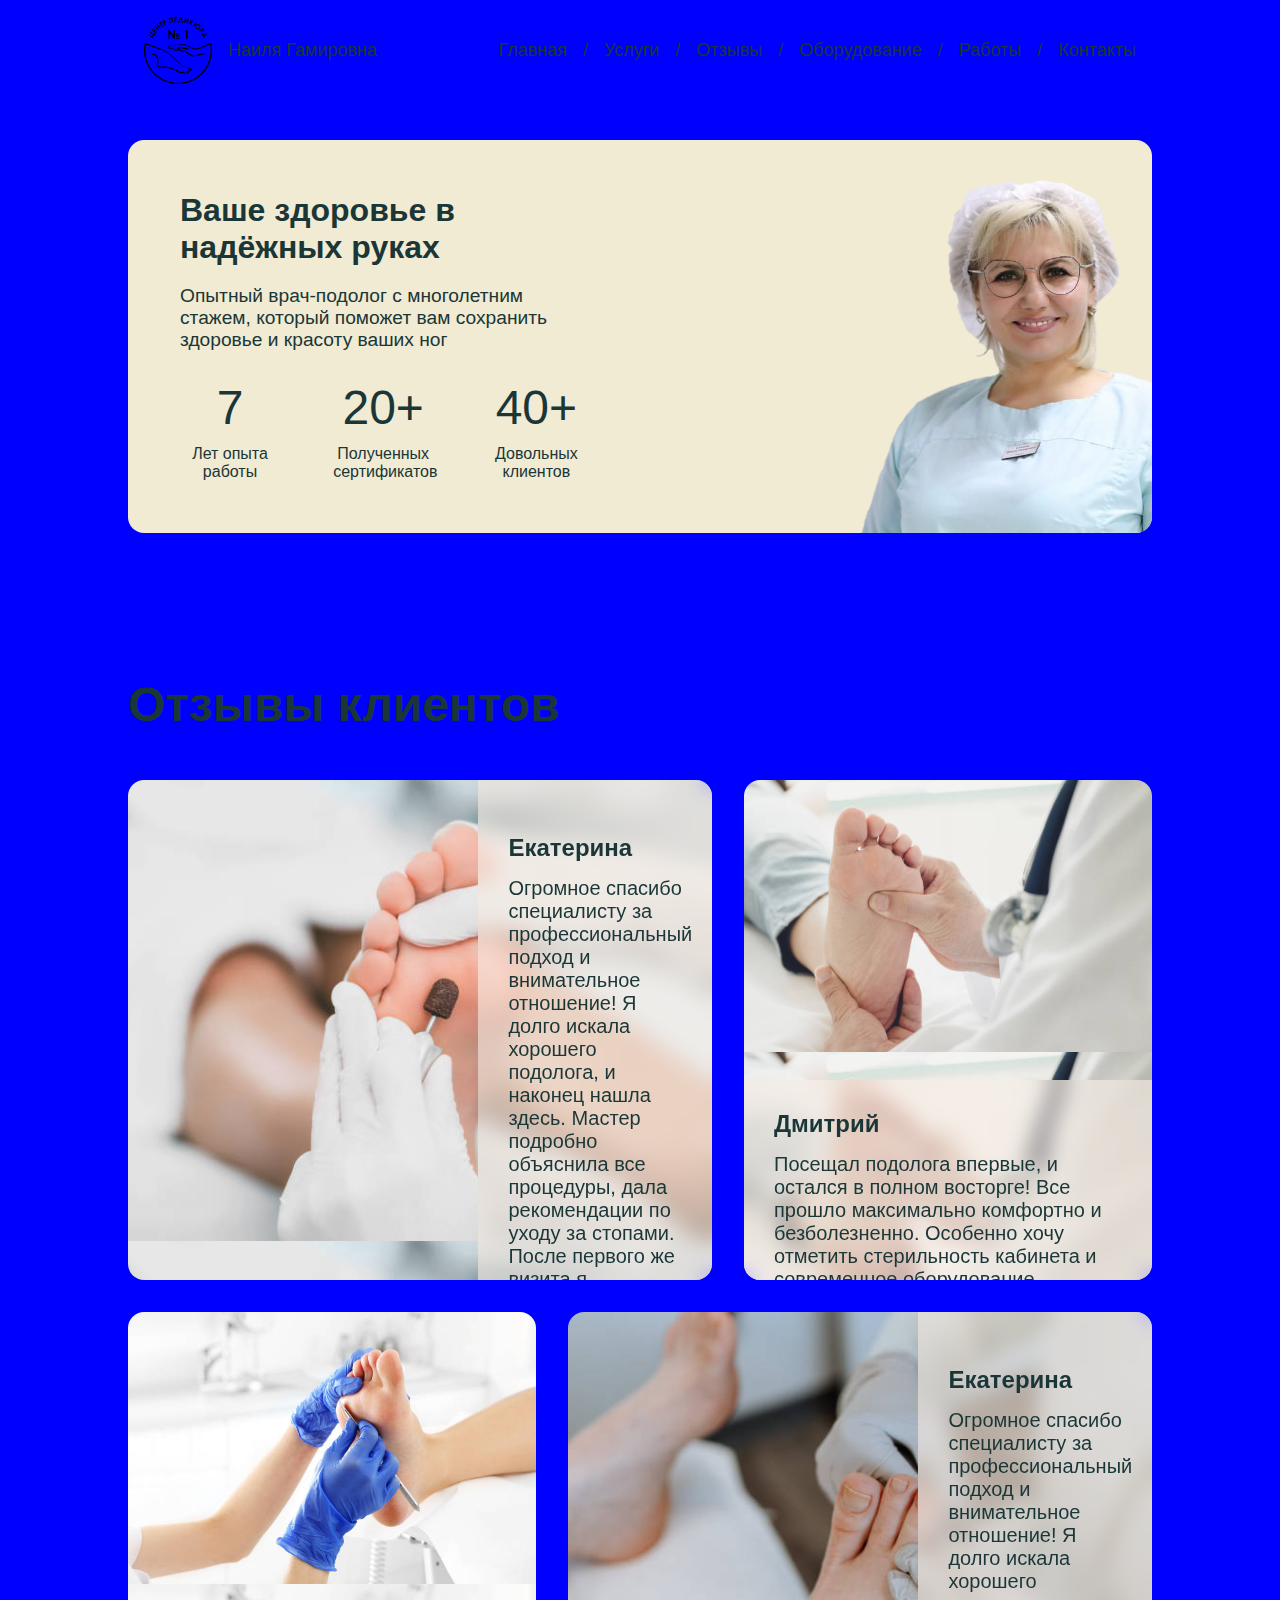
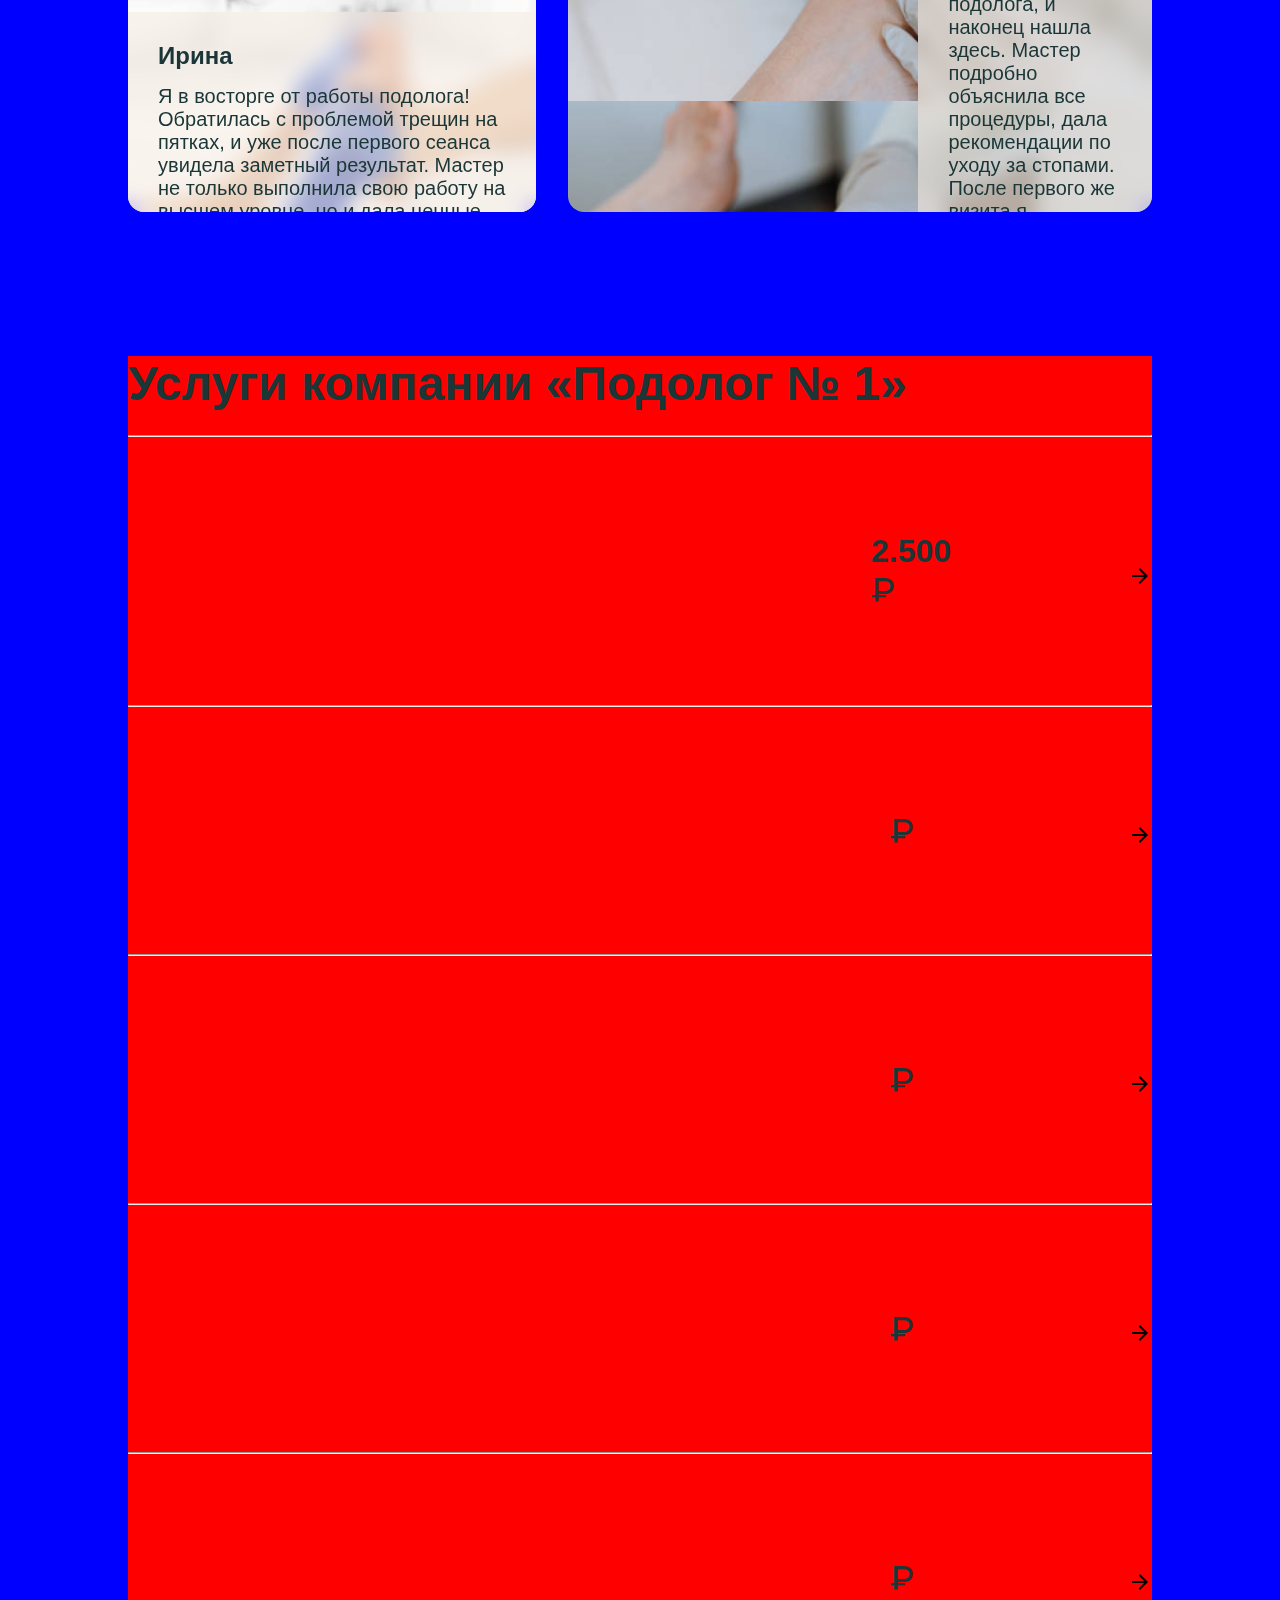
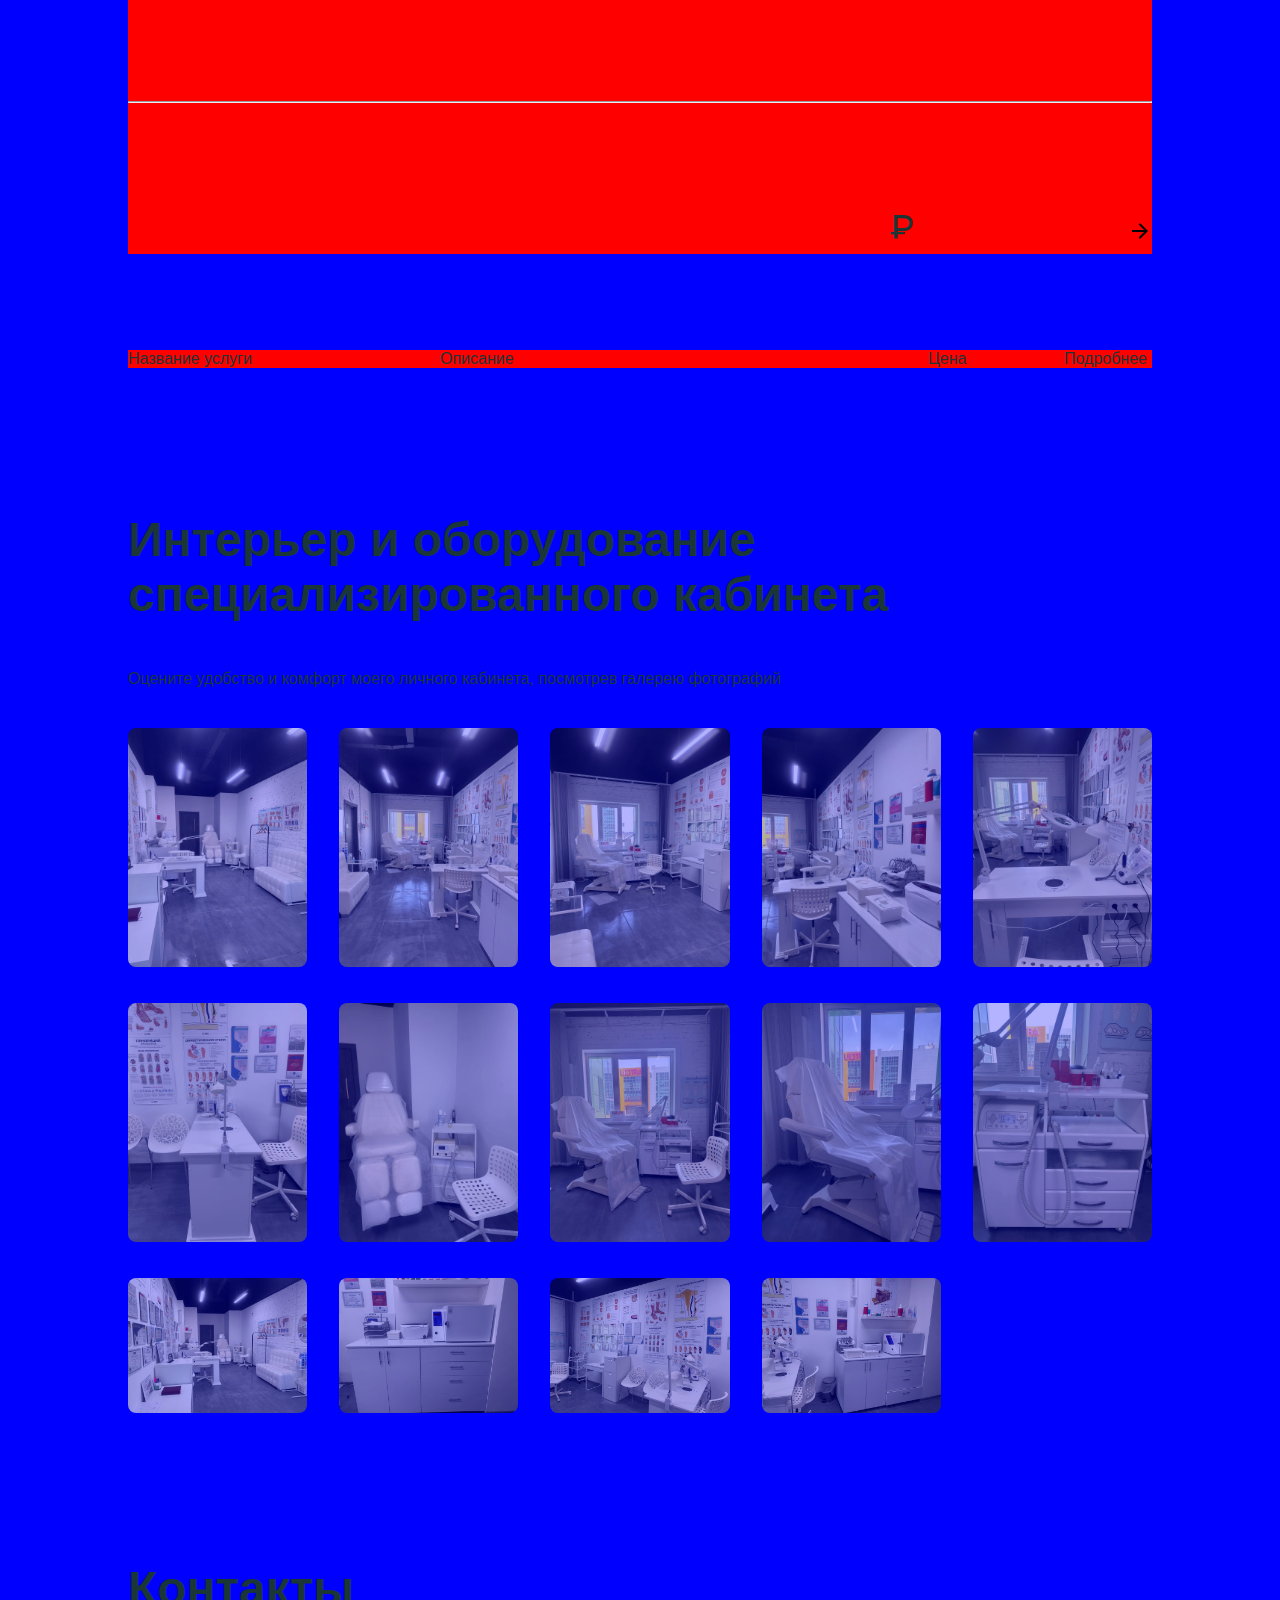
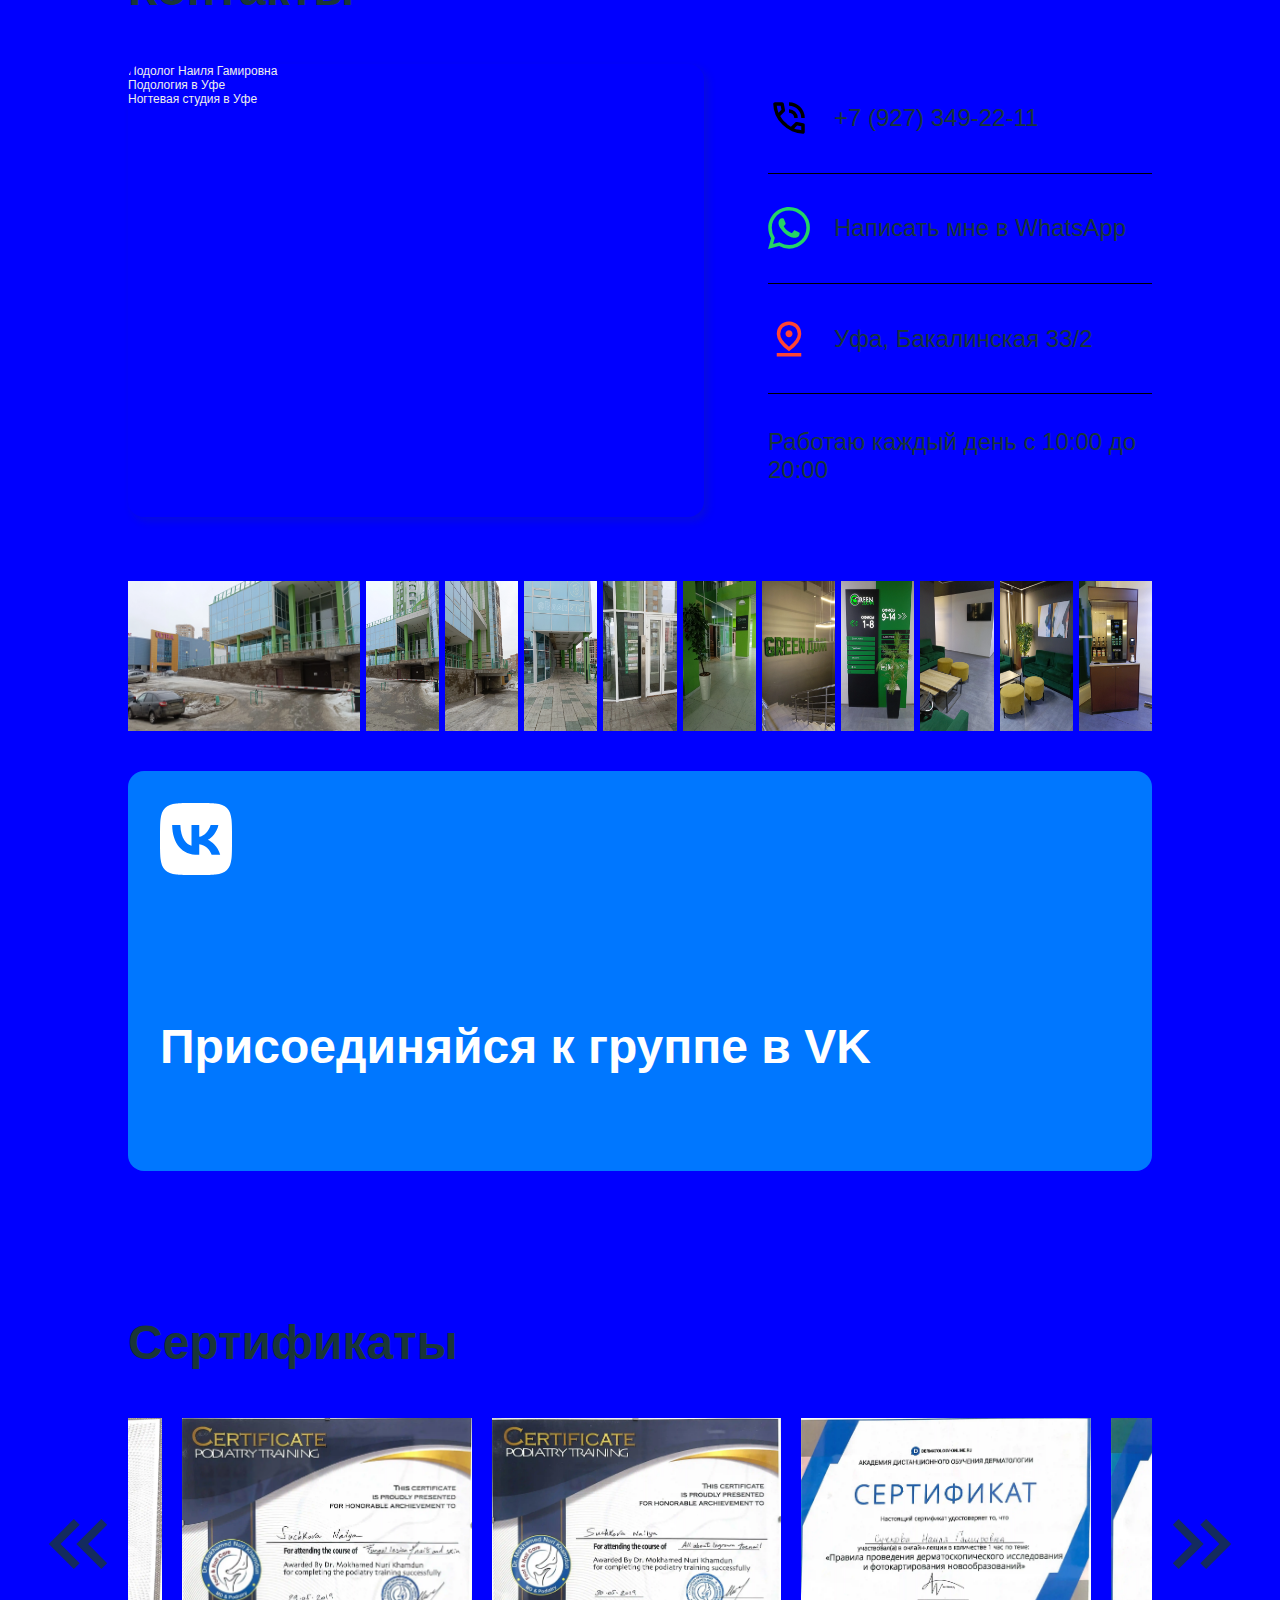
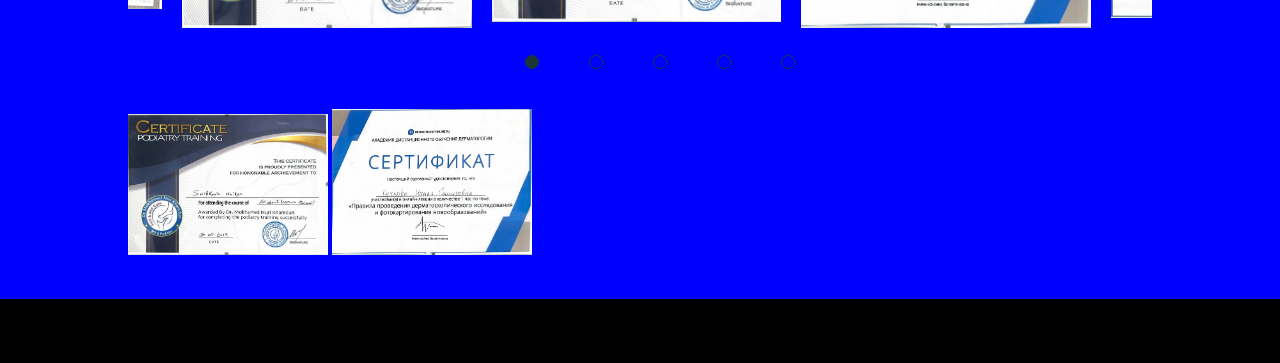
==== commit a0fe6640: "-" ====
--- a/index.html
+++ b/index.html
@@ -2,8 +2,10 @@
 <html lang="en">
 <head>
     <meta charset="UTF-8">
+    <!---->
+    <meta name="description" content="Наиля Гамировна - подолог города Уфа">
     <!-- маштаб для телефонов -->
-    <meta name="viewport" content="width=device-width, initial-scale=1, user-scalable=0" />
+    <meta name="viewport" content="width=device-width, initial-scale=1, user-scalable=1" />
     <!-- общие стили -->
     <link rel="stylesheet" href="style/style.css">
     <!-- главная страница -->
@@ -31,7 +33,7 @@
         <div class="wrapper">
             <div>
                 <div class="logo">
-                    <img src="img/logo.svg" alt="">
+                    <img src="img/logo.svg" alt="Логотип клиники">
                 </div>
                 <p>Наиля Гамировна</p>
             </div>
@@ -102,39 +104,6 @@
             </div>
 
             <!-- Услуги -->
-            <style>
-                .service {
-                    display: grid;
-                    grid-gap: 3em;
-                    margin: 2em 0;
-                    grid-template-columns: 3fr 5fr 1fr 1fr;
-                }
-
-                #services>div:first-child {
-                    font-size: 16px;
-                    font-weight: 100;
-                }
-
-                #services .title {
-                    margin: auto 0;
-                    font-size: 28px;
-                }
-
-                #services .note {
-                    margin: auto 0;
-                    font-size: 20px;
-                }
-
-                #services .price {
-                    margin: auto 0;
-                    font-size: 32px;
-                }
-
-                #services .more {
-                    margin: auto 0;
-                    text-align: end;
-                }
-            </style>
             <h2 id="services">Услуги компании «Подолог № 1»</h2>
             <div id="services">
                 <div class="service">
@@ -223,7 +192,7 @@
             <div class="contact">
 
                 <!-- карта -->
-                <div class="map" style="position:relative;overflow:hidden;"><a href="https://yandex.ru/maps/org/podolog_nailya_gamirovna/160876518165/?utm_medium=mapframe&utm_source=maps" style="color:#eee;font-size:12px;position:absolute;top:0px;">Подолог Наиля Гамировна</a><a href="https://yandex.ru/maps/172/ufa/category/podology/122275888162/?utm_medium=mapframe&utm_source=maps" style="color:#eee;font-size:12px;position:absolute;top:14px;">Подология в Уфе</a><a href="https://yandex.ru/maps/172/ufa/category/nail_salon/20476284572/?utm_medium=mapframe&utm_source=maps" style="color:#eee;font-size:12px;position:absolute;top:28px;">Ногтевая студия в Уфе</a><iframe src="https://yandex.ru/map-widget/v1/?ll=55.995591%2C54.717586&mode=search&oid=160876518165&ol=biz&sctx=[base64]%3D&sll=55.995591%2C54.717586&sspn=0.291121%2C0.098936&text=%D0%9D%D0%B0%D0%B8%D0%BB%D1%8F%20%D0%93%D0%B0%D0%BC%D0%B8%D1%80%D0%BE%D0%B2%D0%BD%D0%B0&z=12.76" width="100%%" height="100%" frameborder="1" allowfullscreen="true" style="position:relative;"></iframe></div>
+                <div class="map" style="position:relative;overflow:hidden;"><a href="https://yandex.ru/maps/org/podolog_nailya_gamirovna/160876518165/?utm_medium=mapframe&utm_source=maps" style="color:#eee;font-size:12px;position:absolute;top:0px;">Подолог Наиля Гамировна</a><a href="https://yandex.ru/maps/172/ufa/category/podology/122275888162/?utm_medium=mapframe&utm_source=maps" style="color:#eee;font-size:12px;position:absolute;top:14px;">Подология в Уфе</a><a href="https://yandex.ru/maps/172/ufa/category/nail_salon/20476284572/?utm_medium=mapframe&utm_source=maps" style="color:#eee;font-size:12px;position:absolute;top:28px;">Ногтевая студия в Уфе</a><iframe title="Мы на яндекс картах" src="https://yandex.ru/map-widget/v1/?ll=55.995591%2C54.717586&mode=search&oid=160876518165&ol=biz&sctx=[base64]%3D&sll=55.995591%2C54.717586&sspn=0.291121%2C0.098936&text=%D0%9D%D0%B0%D0%B8%D0%BB%D1%8F%20%D0%93%D0%B0%D0%BC%D0%B8%D1%80%D0%BE%D0%B2%D0%BD%D0%B0&z=12.76" width="100%%" height="100%" frameborder="1" allowfullscreen="true" style="position:relative;"></iframe></div>
 
                 <!-- контактная информация -->
                 <div class="buttons">
--- a/style/style.css
+++ b/style/style.css
@@ -64,6 +64,45 @@
 
 
 
+
+
+/* Услуги */
+.service {
+    display: grid;
+    grid-gap: 3em;
+    margin: 2em 0;
+    grid-template-columns: 3fr 5fr 1fr 1fr;
+}
+
+#services>div:first-child {
+    font-size: 16px;
+    font-weight: 100;
+}
+
+#services .title {
+    margin: auto 0;
+    font-size: 28px;
+}
+
+#services .note {
+    margin: auto 0;
+    font-size: 20px;
+}
+
+#services .price {
+    margin: auto 0;
+    font-size: 32px;
+}
+
+#services .more {
+    margin: auto 0;
+    text-align: end;
+}
+
+
+
+
+
 @font-face {
     font-family: "Montserrat";
     src: url("../font/Montserrat-VariableFont_wght.ttf") format("truetype");
